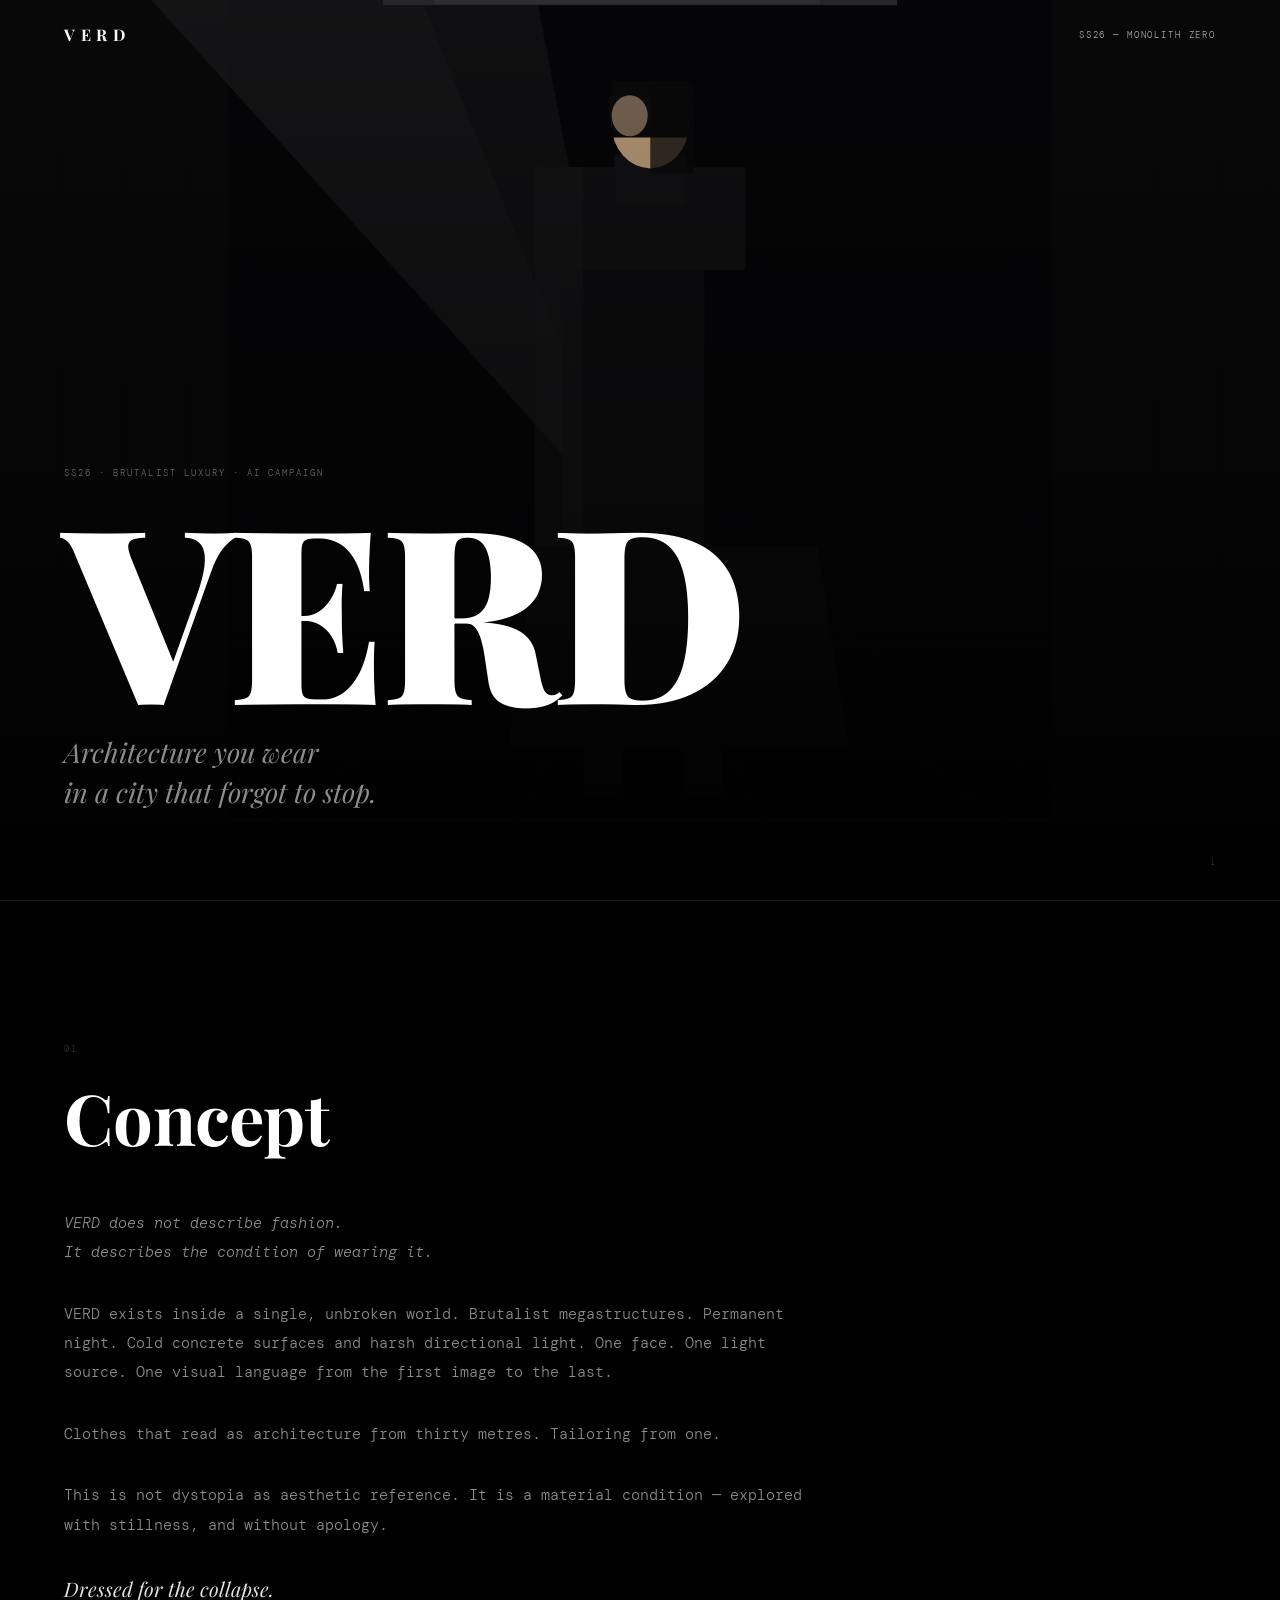
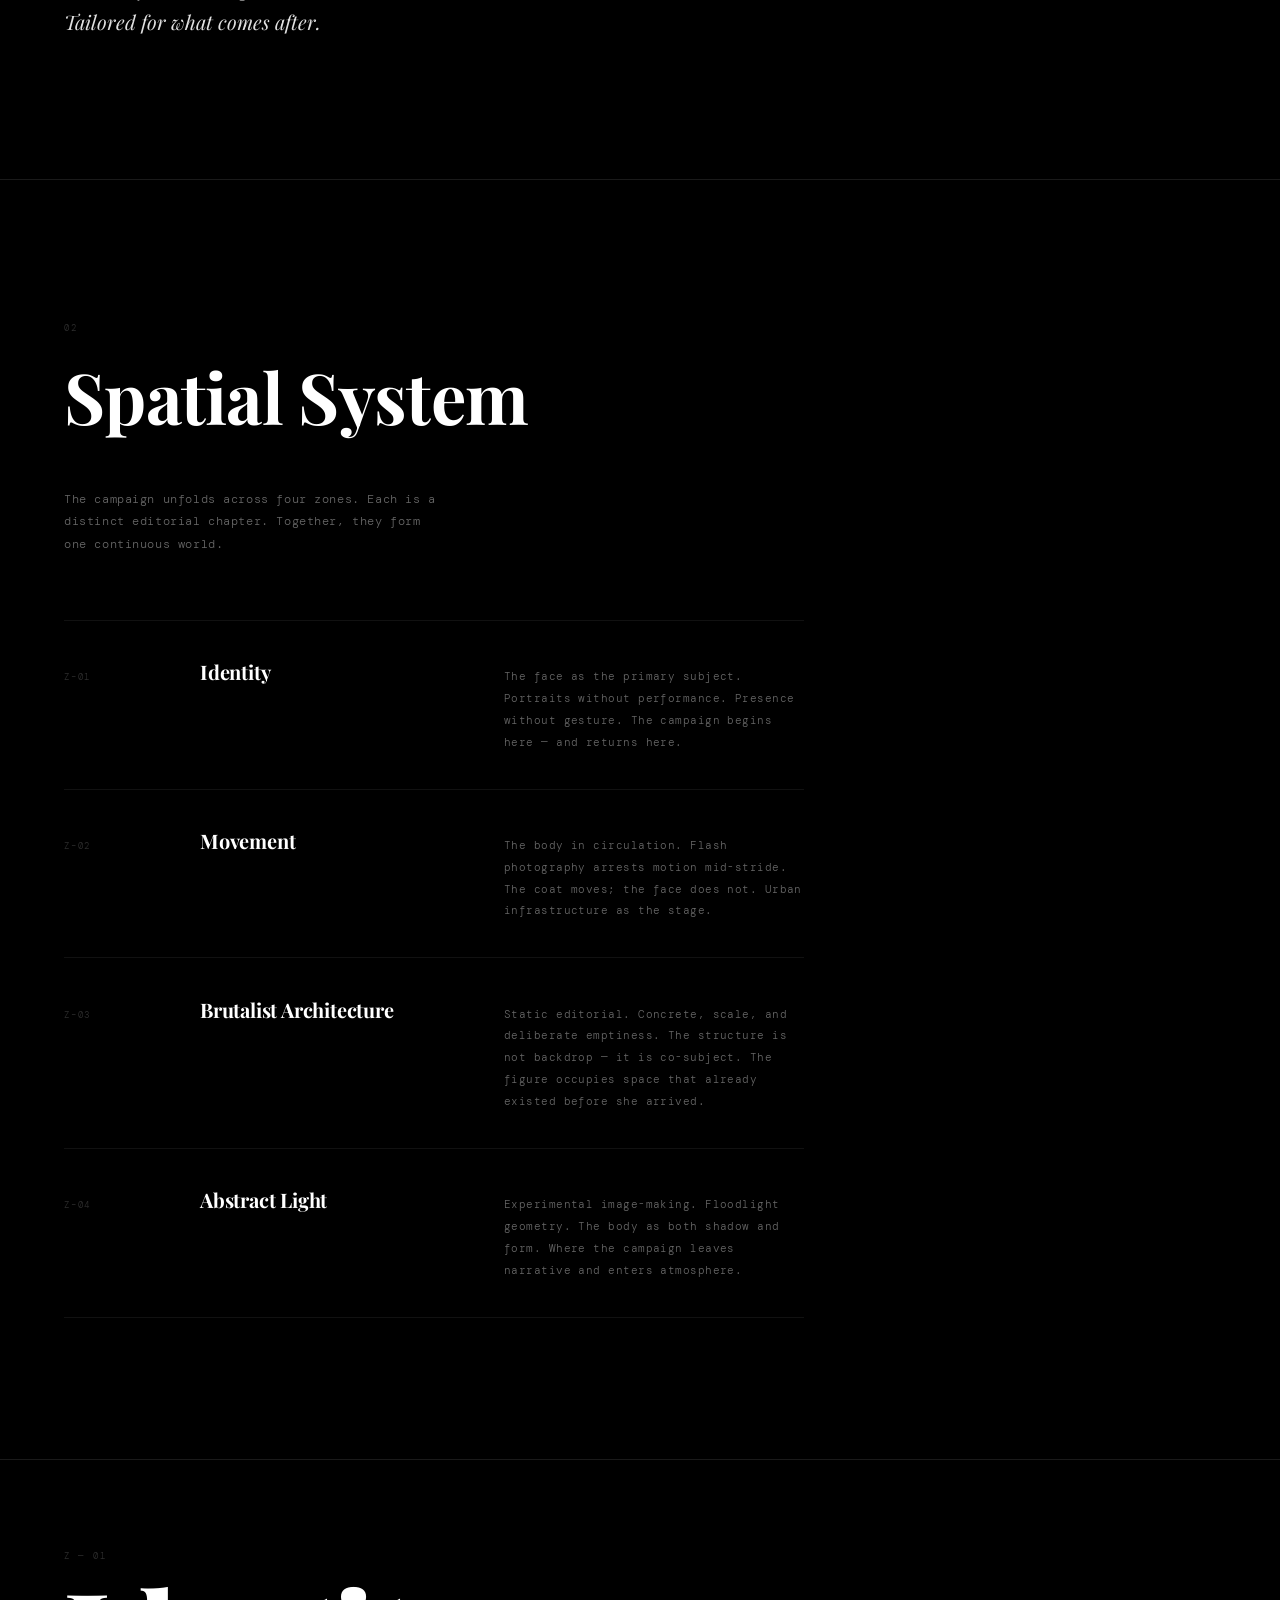
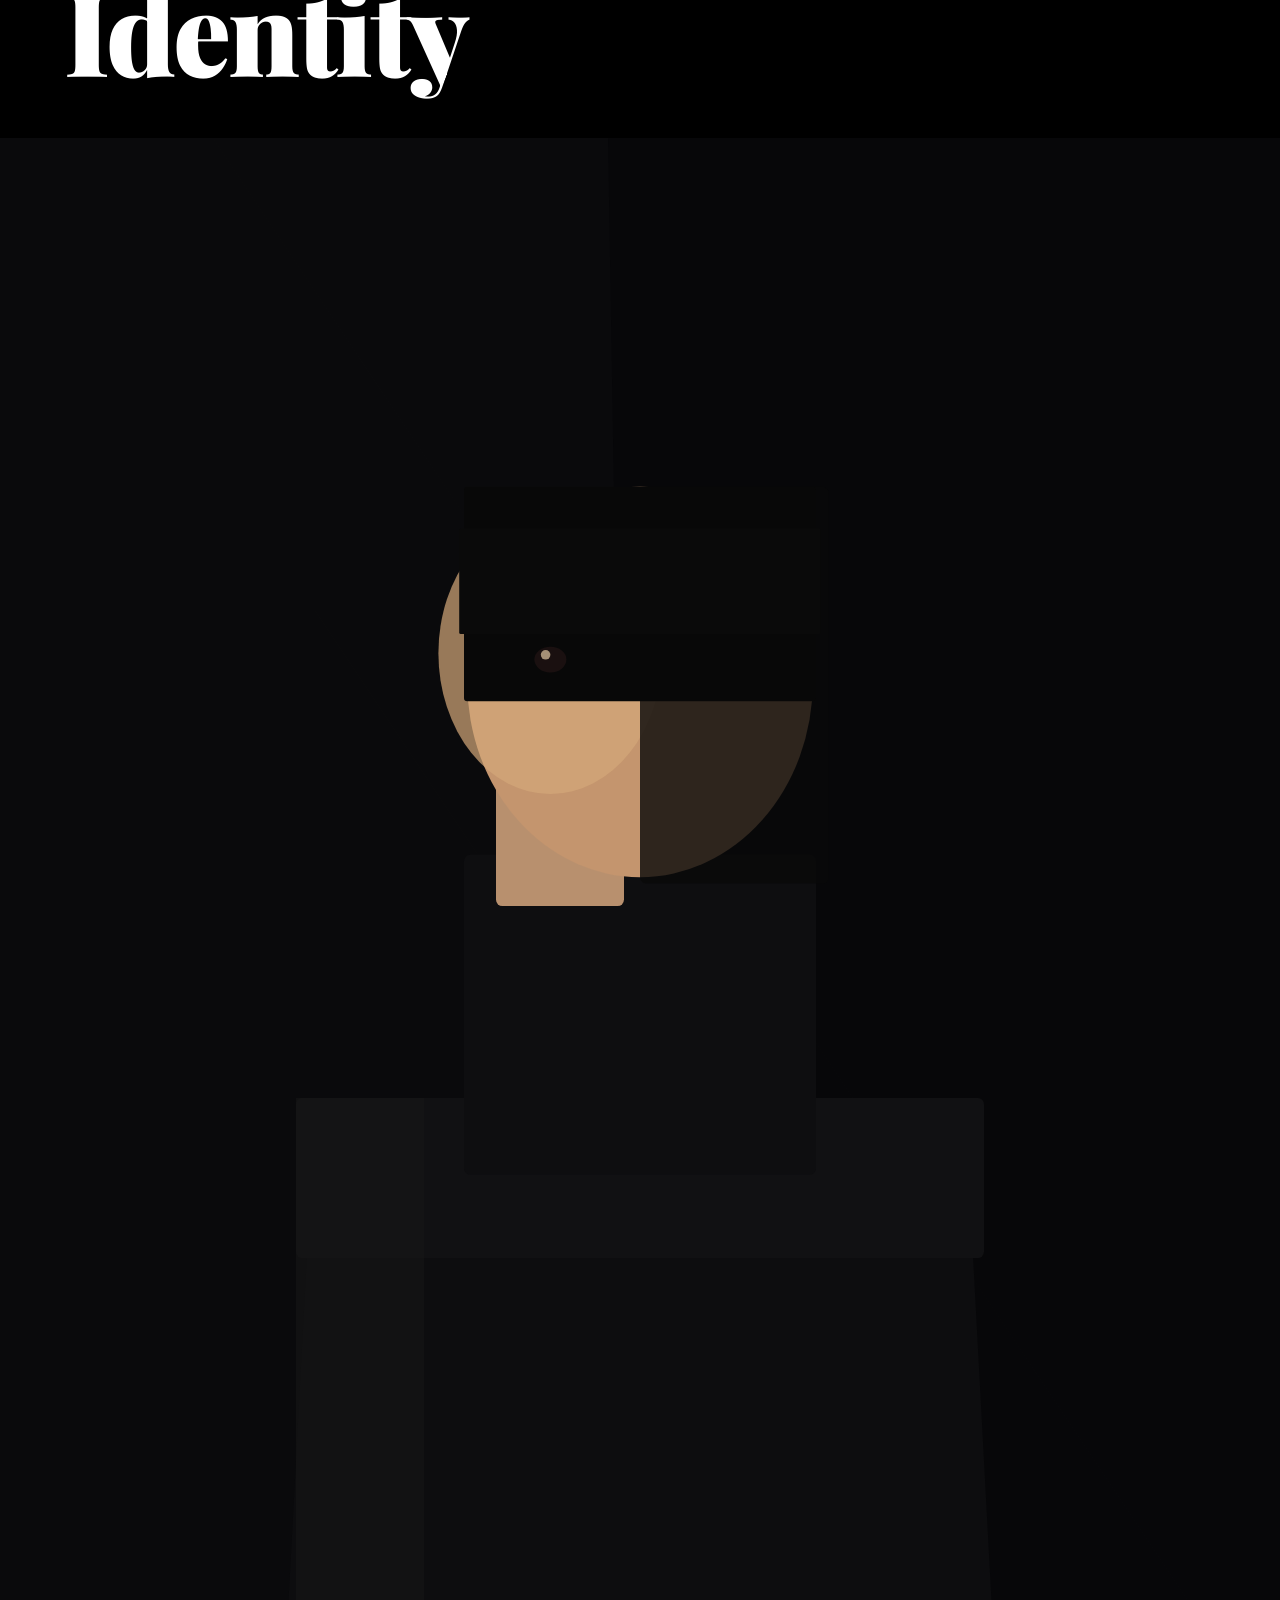
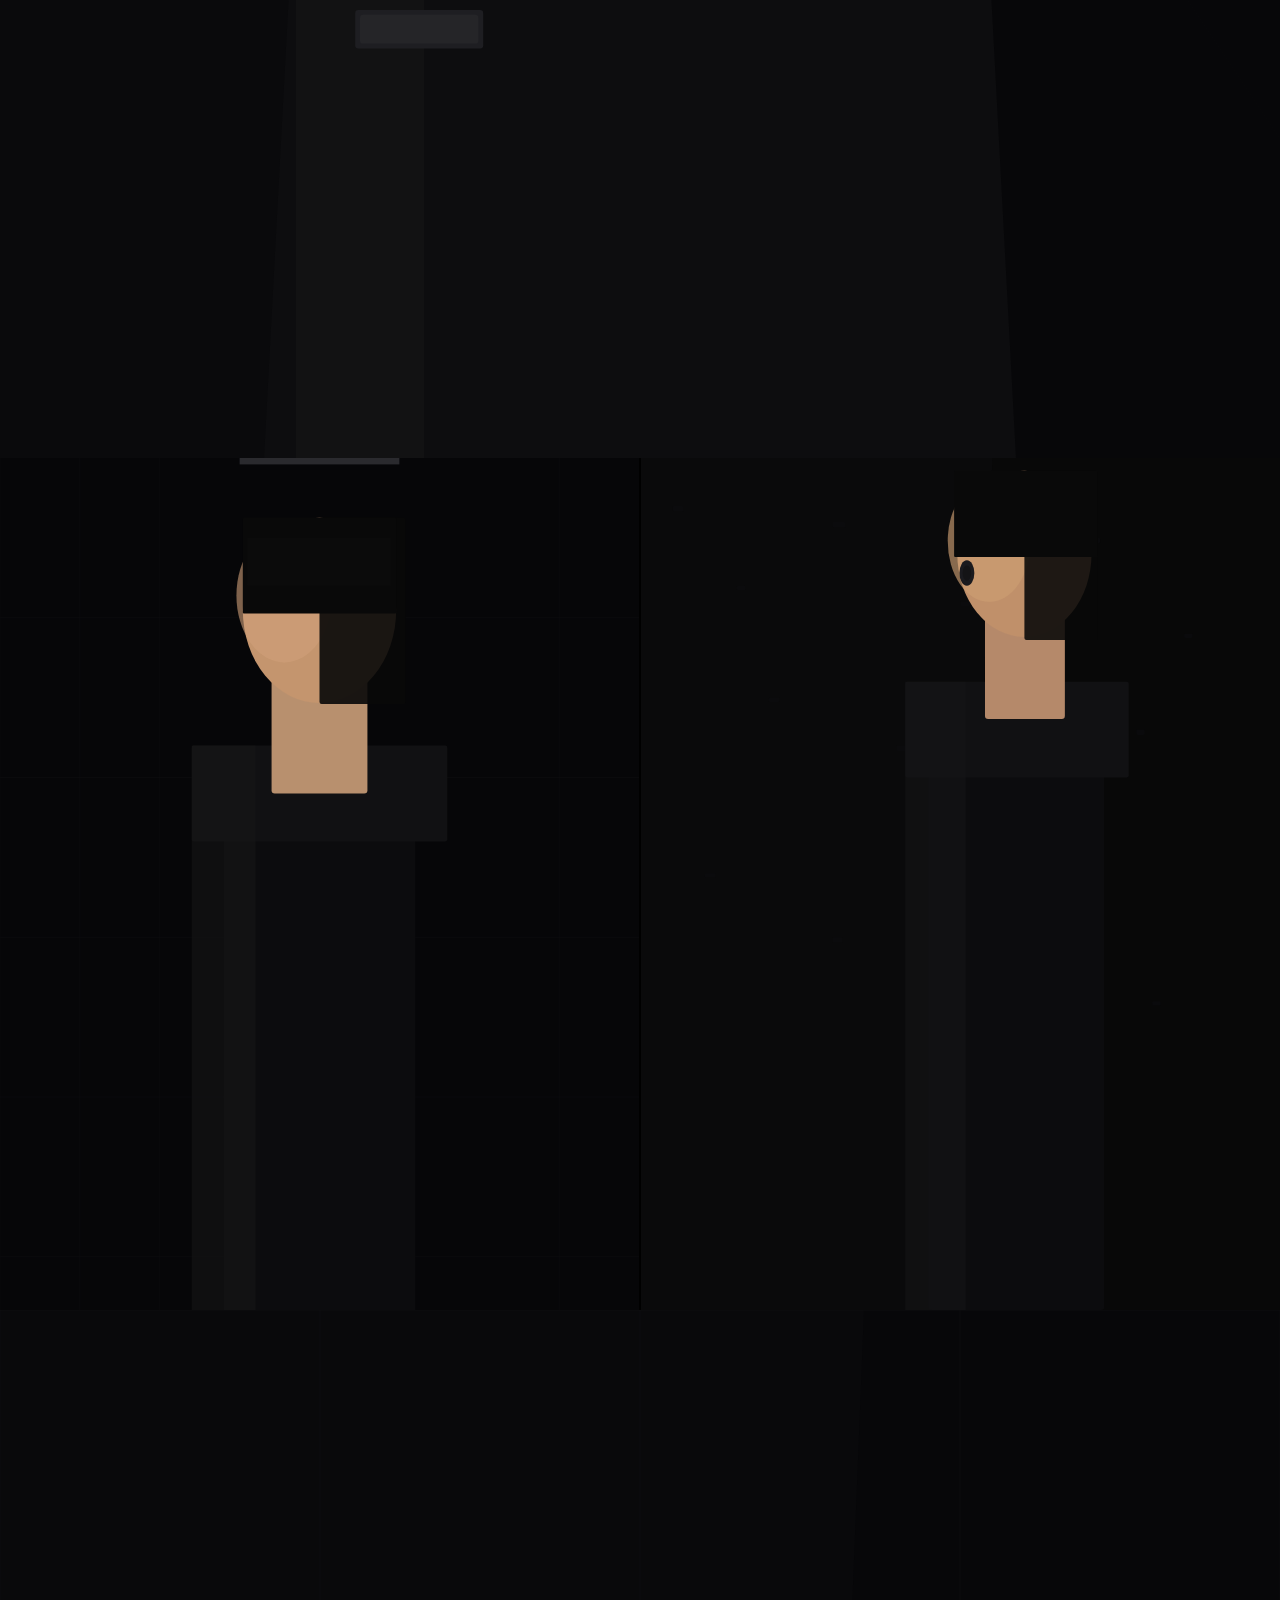
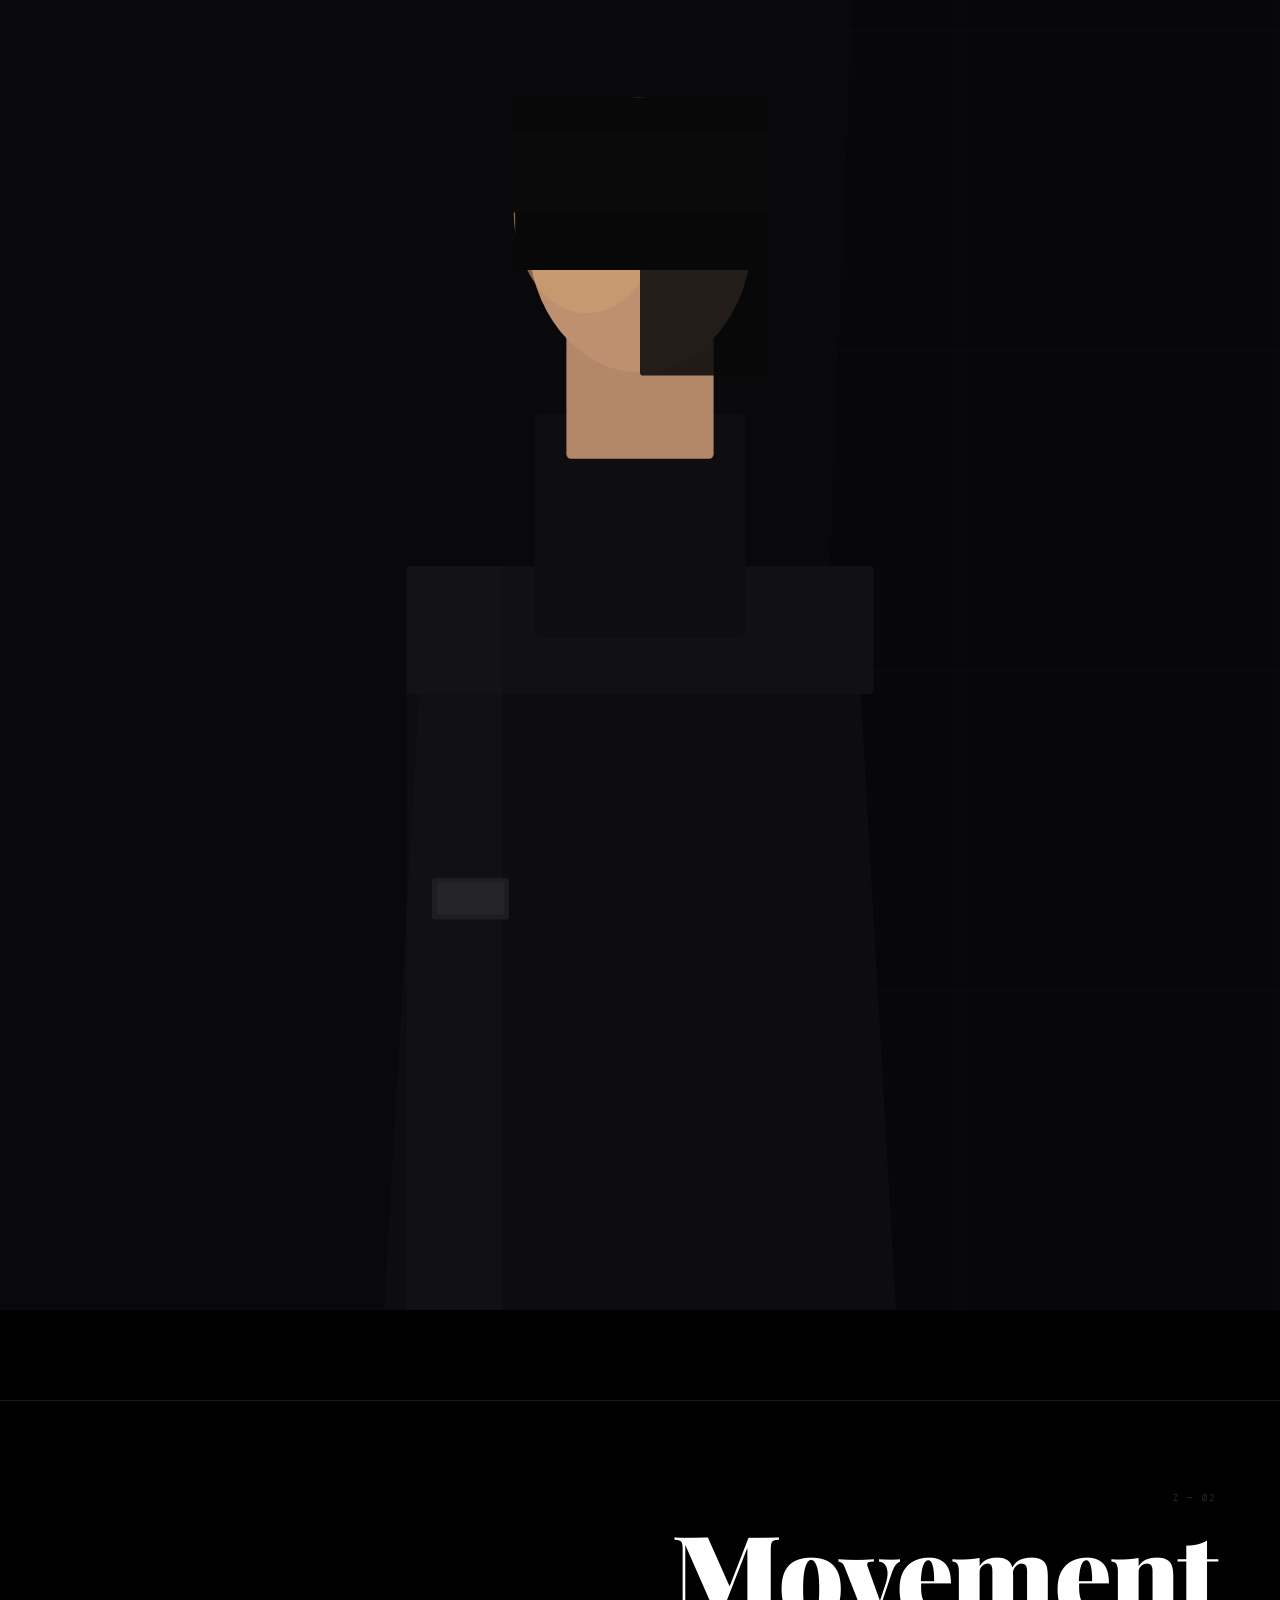
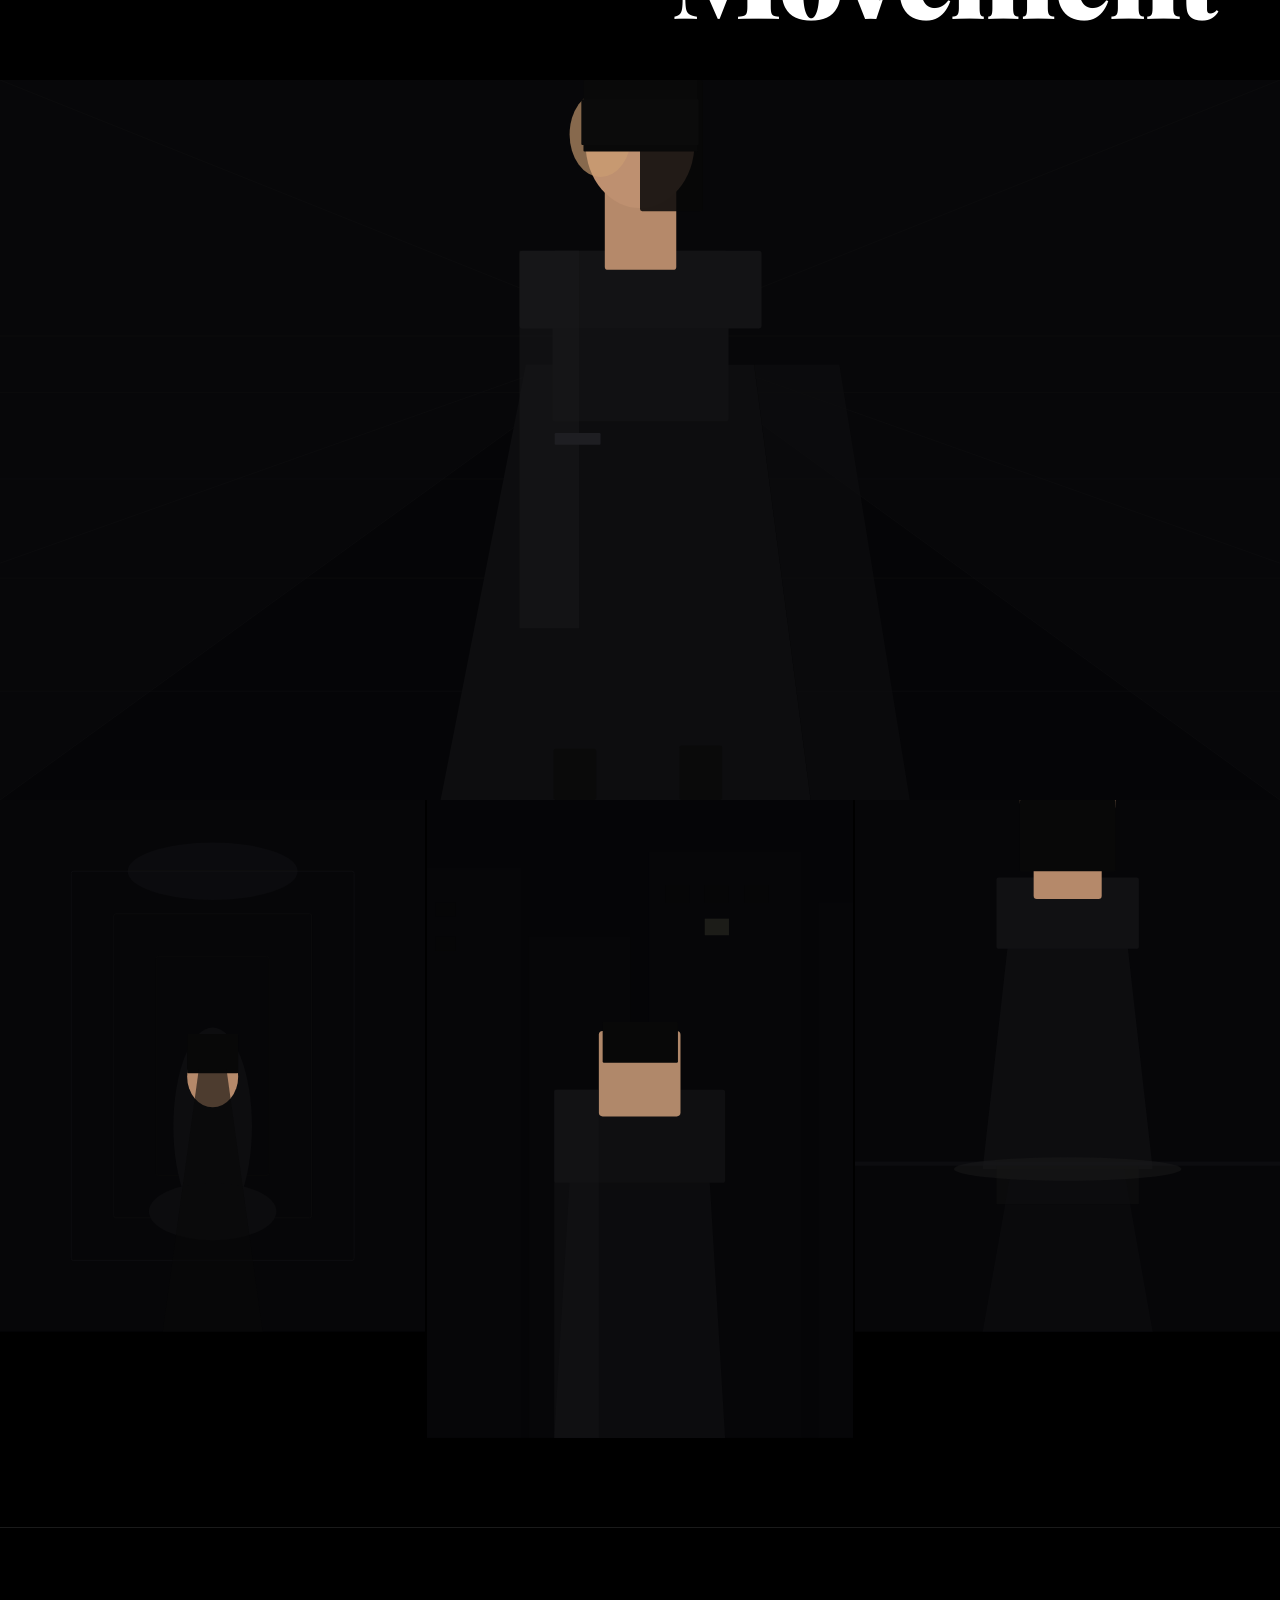
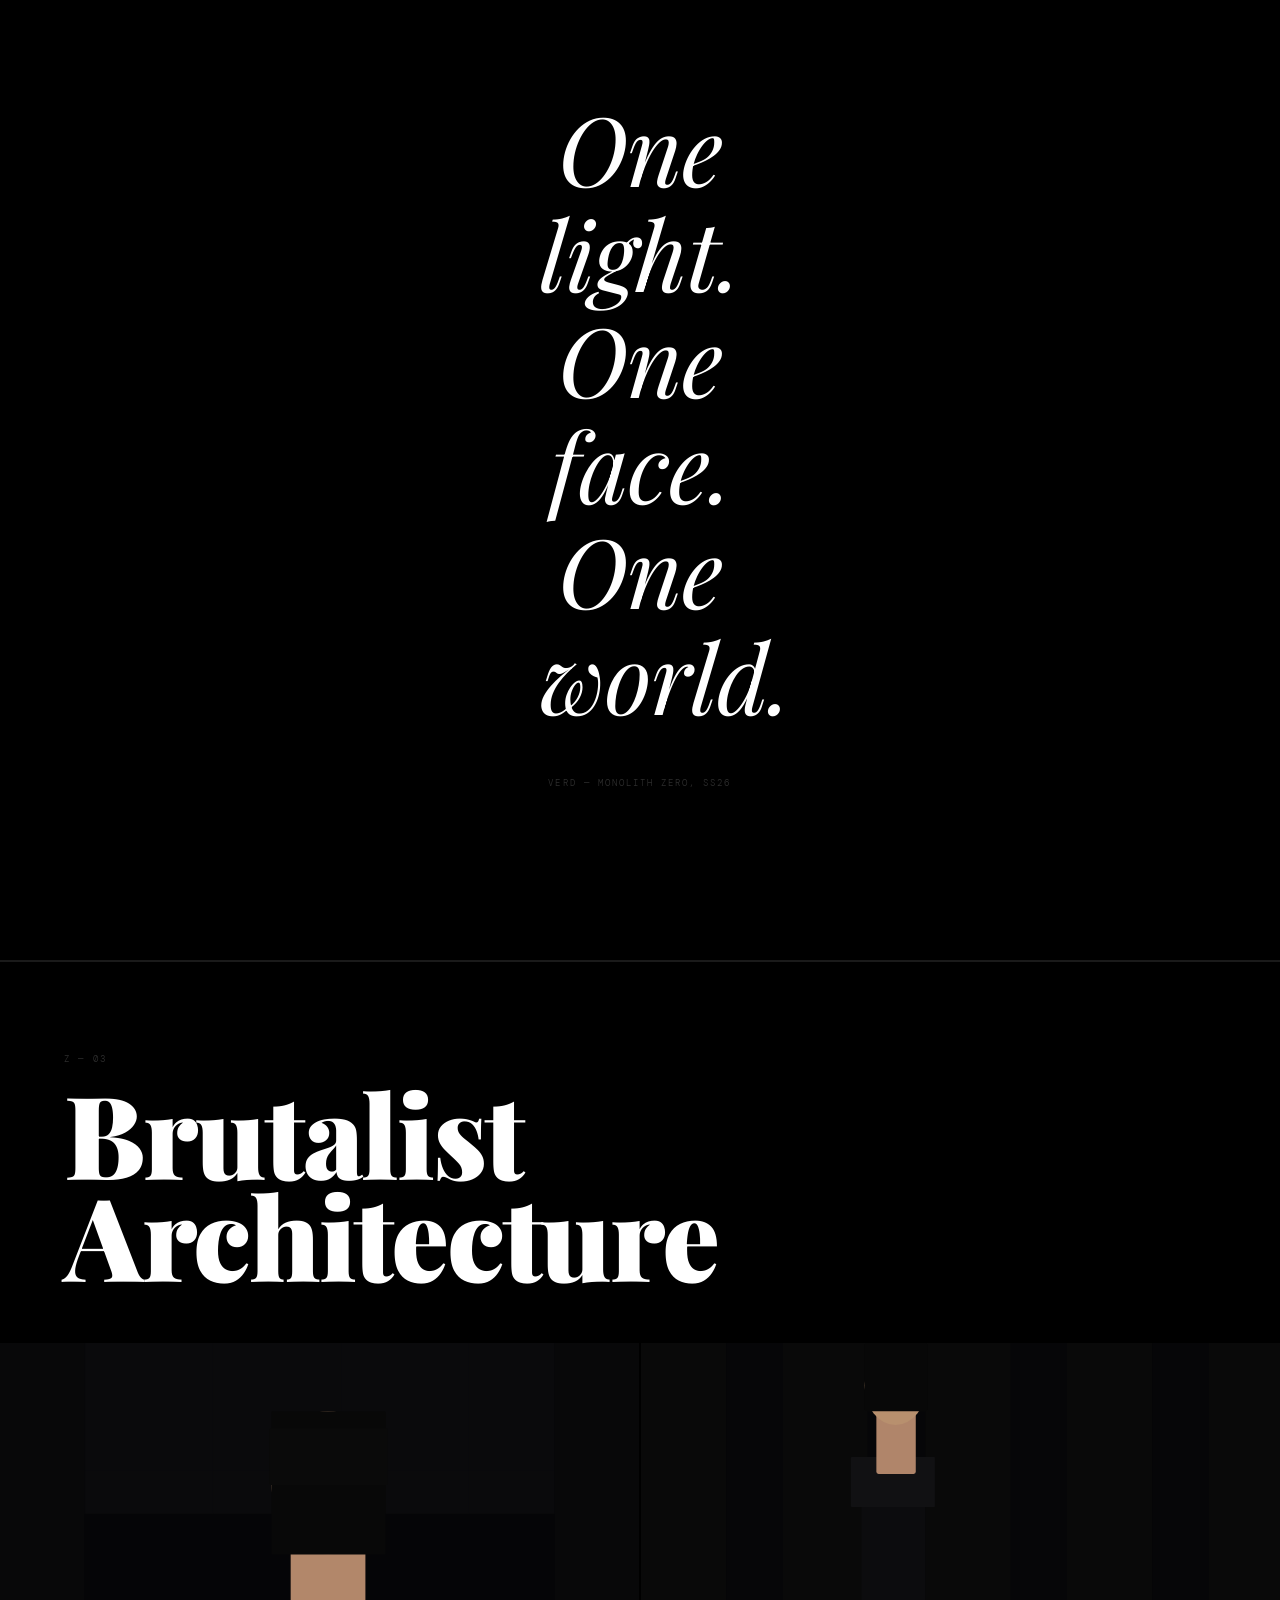
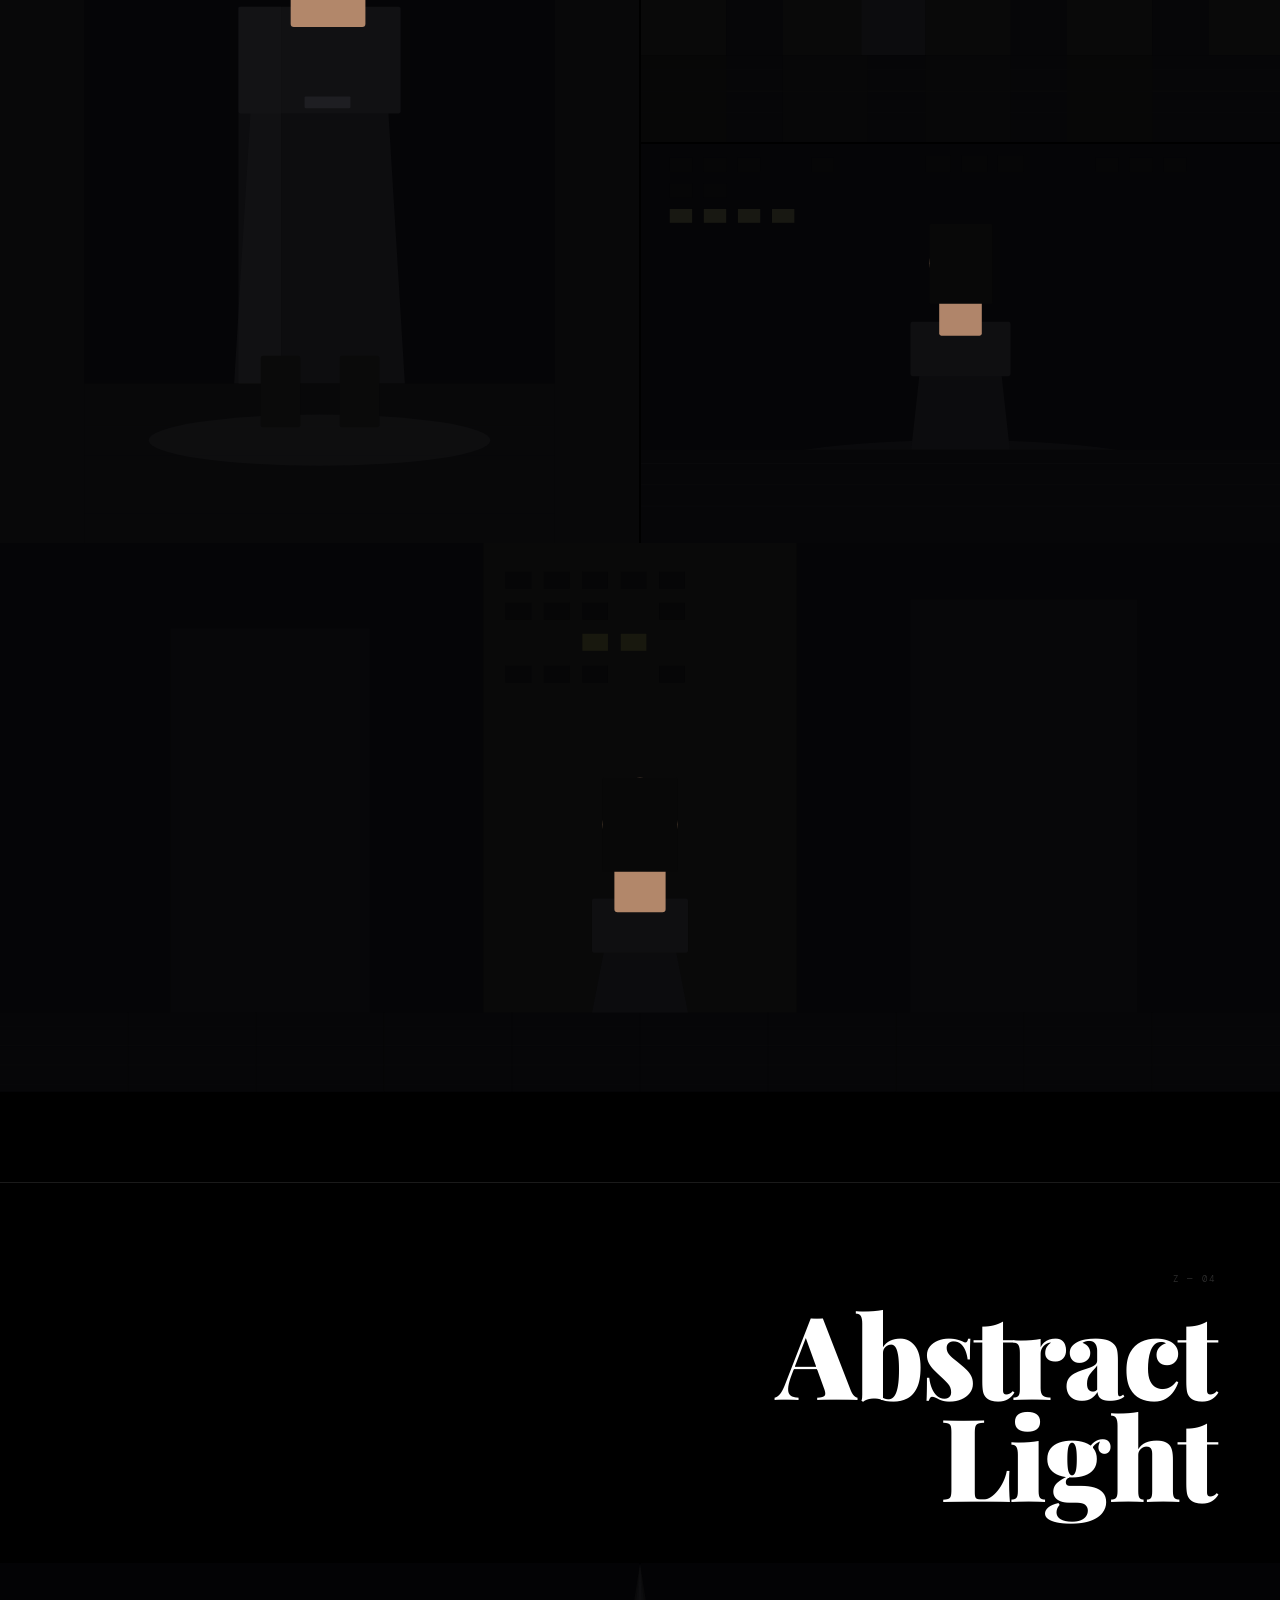
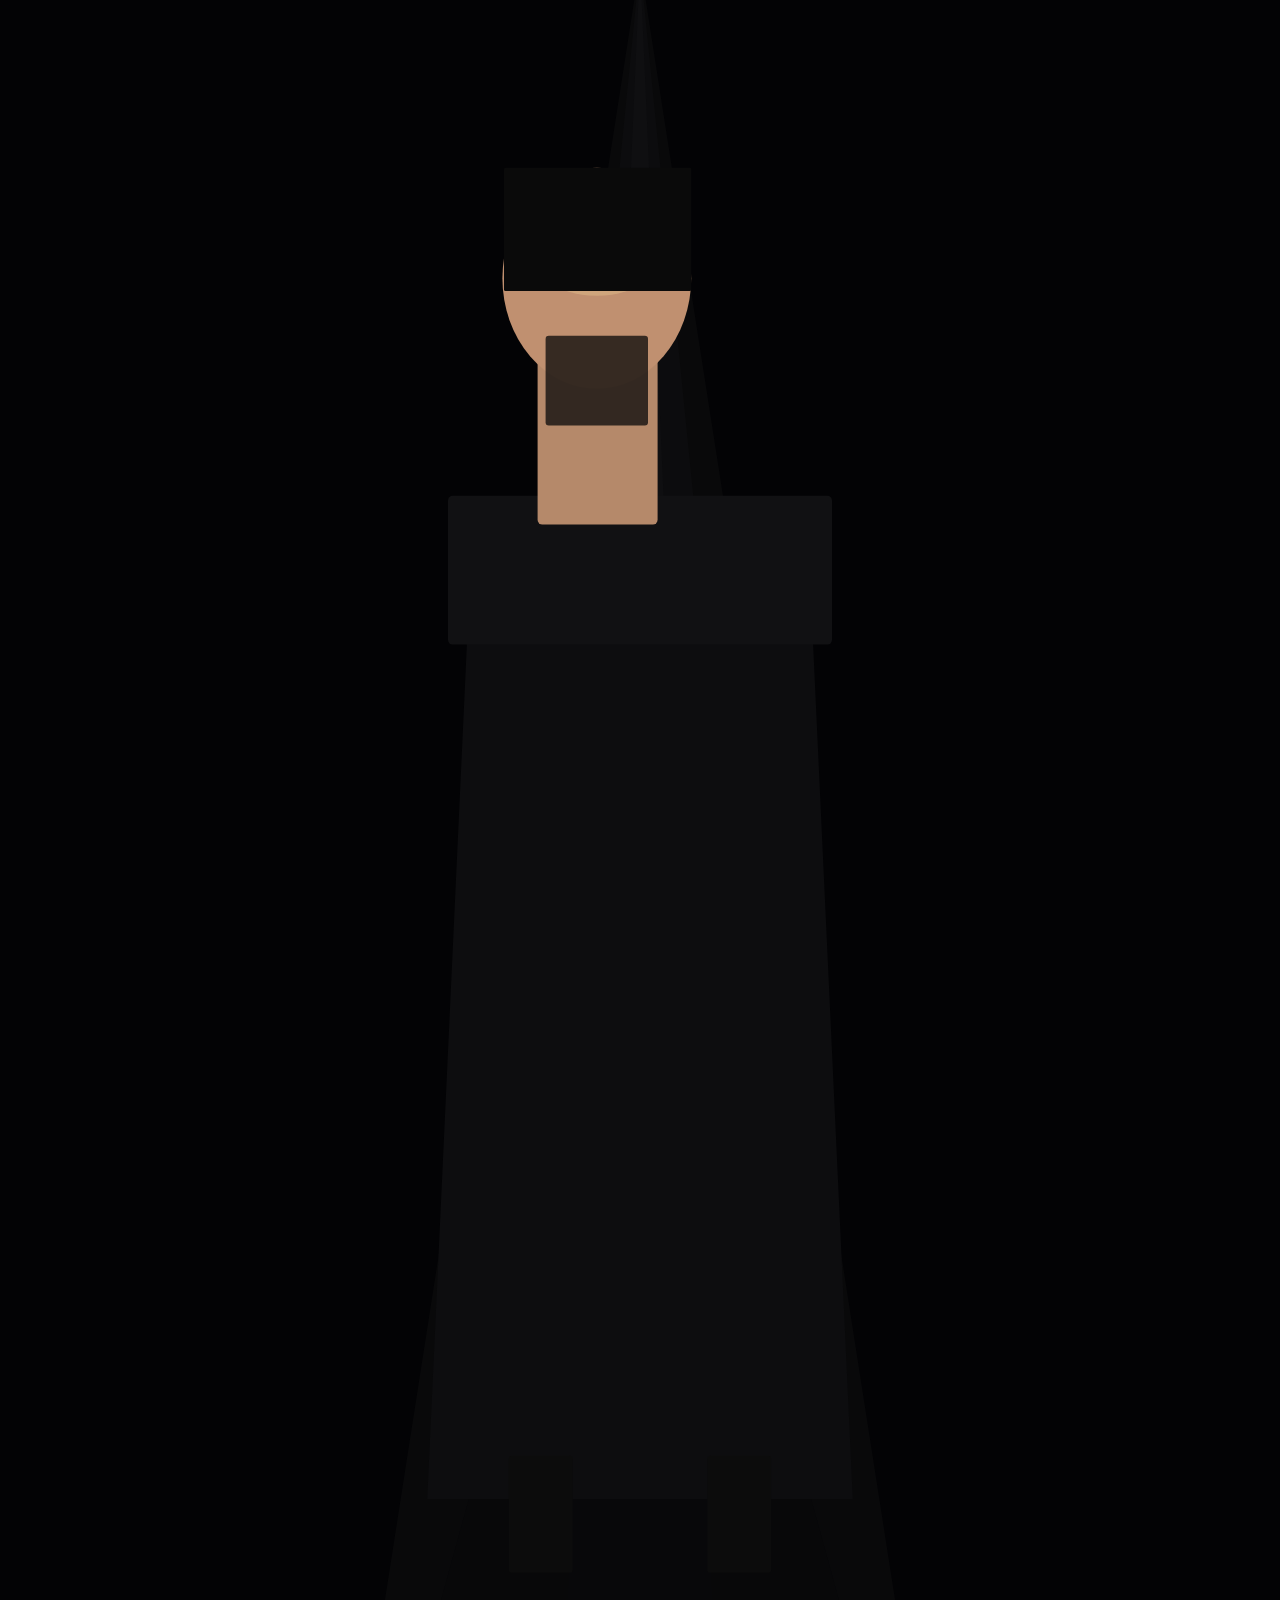
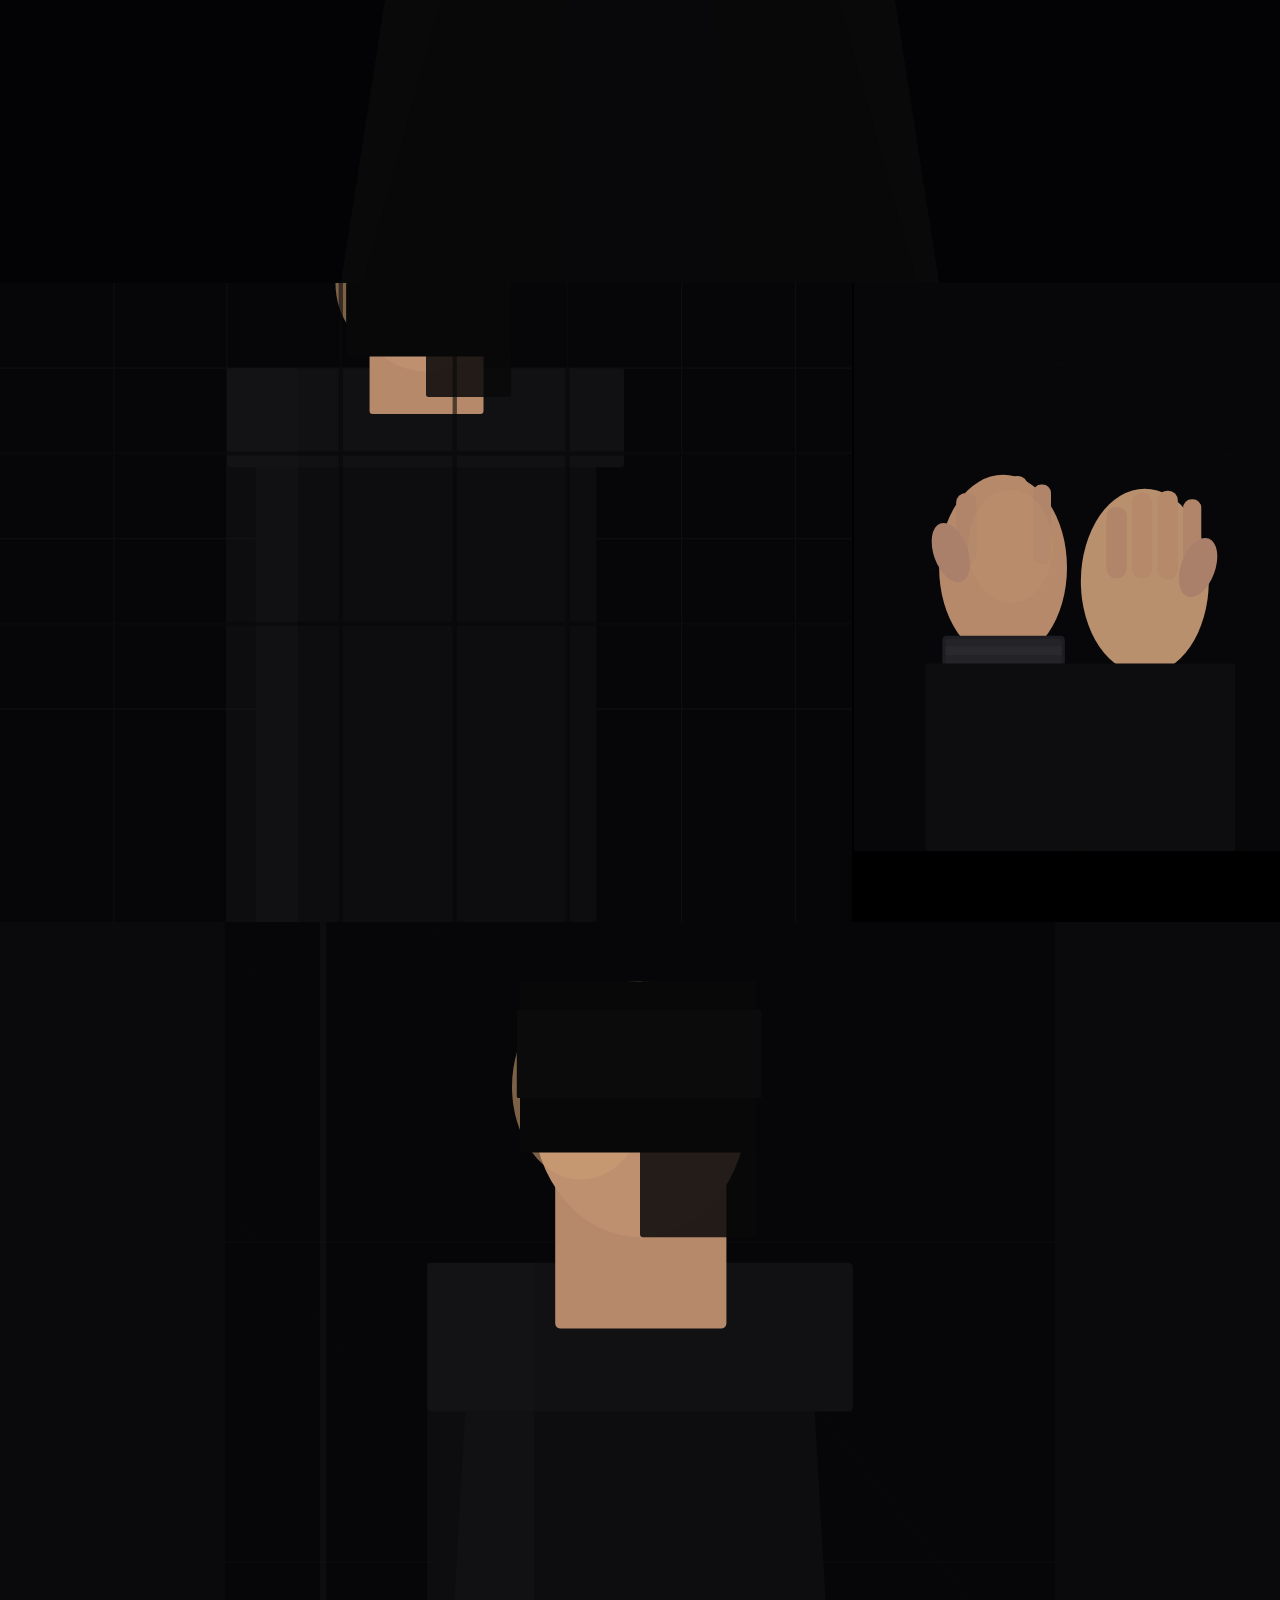
==== index.html @ 556336cc "Rename index (1).html to index.html" ====
<!DOCTYPE html>
<html lang="en">
<head>
  <meta charset="UTF-8" />
  <meta name="viewport" content="width=device-width, initial-scale=1.0" />
  <title>VERD — Monolith Zero SS26</title>
  <meta name="description" content="VERD. Monolith Zero. SS26. Brutalist luxury. A single world, unbroken." />
  <link rel="preconnect" href="https://fonts.googleapis.com" />
  <link rel="preconnect" href="https://fonts.gstatic.com" crossorigin />
  <link href="https://fonts.googleapis.com/css2?family=Playfair+Display:ital,wght@0,700;0,900;1,400&family=DM+Mono:wght@300;400&display=swap" rel="stylesheet" />
  <link rel="stylesheet" href="style.css" />
</head>
<body>

<nav class="nav">
  <span class="nav-brand">VERD</span>
  <span class="nav-season">SS26 &mdash; MONOLITH ZERO</span>
</nav>

<!-- ═══ HERO ═══ -->
<section class="hero" id="hero">
  <div class="hero-scene">
    <svg viewBox="0 0 1200 700" preserveAspectRatio="xMidYMid slice" xmlns="http://www.w3.org/2000/svg">
      <rect width="1200" height="700" fill="#060608"/>
      <g stroke="#0f0f11" stroke-width="0.5">
        <line x1="0" y1="500" x2="1200" y2="500"/><line x1="0" y1="560" x2="1200" y2="560"/>
        <line x1="0" y1="620" x2="1200" y2="620"/><line x1="0" y1="680" x2="1200" y2="680"/>
        <line x1="600" y1="420" x2="0" y2="700" stroke="#111113" stroke-width="0.4"/>
        <line x1="600" y1="420" x2="240" y2="700" stroke="#111113" stroke-width="0.4"/>
        <line x1="600" y1="420" x2="480" y2="700" stroke="#111113" stroke-width="0.4"/>
        <line x1="600" y1="420" x2="720" y2="700" stroke="#111113" stroke-width="0.4"/>
        <line x1="600" y1="420" x2="960" y2="700" stroke="#111113" stroke-width="0.4"/>
        <line x1="600" y1="420" x2="1200" y2="700" stroke="#111113" stroke-width="0.4"/>
      </g>
      <rect x="0" y="0" width="280" height="700" fill="#090909"/>
      <rect x="920" y="0" width="280" height="700" fill="#090909"/>
      <g stroke="#0d0d0f" stroke-width="0.3">
        <line x1="50" y1="0" x2="50" y2="700"/><line x1="100" y1="0" x2="100" y2="700"/>
        <line x1="150" y1="0" x2="150" y2="700"/><line x1="200" y1="0" x2="200" y2="700"/>
        <line x1="250" y1="0" x2="250" y2="700"/>
        <line x1="950" y1="0" x2="950" y2="700"/><line x1="1000" y1="0" x2="1000" y2="700"/>
        <line x1="1050" y1="0" x2="1050" y2="700"/><line x1="1100" y1="0" x2="1100" y2="700"/>
        <line x1="1150" y1="0" x2="1150" y2="700"/>
      </g>
      <polygon points="220,0 520,0 600,420" fill="#1a1a1c" opacity="0.6"/>
      <polygon points="220,0 430,0 600,420" fill="#1e1e20" opacity="0.35"/>
      <rect x="540" y="130" width="110" height="295" rx="2" fill="#0e0e10"/>
      <polygon points="518,425 738,425 762,580 498,580" fill="#0d0d0f"/>
      <rect x="518" y="130" width="164" height="80" rx="3" fill="#111113"/>
      <rect x="580" y="120" width="56" height="40" rx="2" fill="#131315"/>
      <ellipse cx="608" cy="97" rx="30" ry="34" fill="#c8a882"/>
      <rect x="578" y="63" width="60" height="44" rx="1" fill="#0a0a0a"/>
      <rect x="576" y="75" width="64" height="20" rx="1" fill="#0d0d0d"/>
      <ellipse cx="592" cy="90" rx="14" ry="16" fill="#d4b090" opacity="0.6"/>
      <rect x="608" y="65" width="34" height="70" rx="2" fill="#090909" opacity="0.75"/>
      <rect x="518" y="130" width="38" height="295" fill="#1a1a1c" opacity="0.5"/>
      <rect x="556" y="558" width="30" height="62" rx="2" fill="#0c0c0c"/>
      <rect x="634" y="558" width="30" height="62" rx="2" fill="#0c0c0c"/>
      <rect x="400" y="0" width="400" height="4" fill="#2a2a2e"/>
      <rect x="440" y="0" width="300" height="3" fill="#383840" opacity="0.6"/>
      <line x1="0" y1="638" x2="1200" y2="638" stroke="#0f0f11" stroke-width="2"/>
    </svg>
  </div>
  <div class="hero-overlay"></div>
  <div class="hero-content">
    <p class="eyebrow">SS26 &middot; Brutalist Luxury &middot; AI Campaign</p>
    <h1 class="hero-title">VERD</h1>
    <p class="hero-line">Architecture you wear<br>in a city that forgot to stop.</p>
  </div>
  <span class="scroll-hint" aria-hidden="true">&#8595;</span>
</section>

<!-- ═══ CONCEPT ═══ -->
<section class="section concept" id="concept">
  <div class="section-inner">
    <p class="index-label">01</p>
    <h2 class="section-title">Concept</h2>
    <div class="concept-body">
      <p class="concept-lead">VERD does not describe fashion.<br>It describes the condition of wearing it.</p>
      <p>VERD exists inside a single, unbroken world. Brutalist megastructures. Permanent night. Cold concrete surfaces and harsh directional light. One face. One light source. One visual language from the first image to the last.</p>
      <p>Clothes that read as architecture from thirty metres. Tailoring from one.</p>
      <p>This is not dystopia as aesthetic reference. It is a material condition &mdash; explored with stillness, and without apology.</p>
      <p class="concept-close">Dressed for the collapse.<br>Tailored for what comes after.</p>
    </div>
  </div>
</section>

<!-- ═══ SPATIAL SYSTEM ═══ -->
<section class="section spatial" id="spatial">
  <div class="section-inner">
    <p class="index-label">02</p>
    <h2 class="section-title">Spatial System</h2>
    <p class="spatial-intro">The campaign unfolds across four zones. Each is a distinct editorial chapter. Together, they form one continuous world.</p>
    <ul class="zone-list">
      <li class="zone-row">
        <span class="zone-id">Z&ndash;01</span>
        <span class="zone-name">Identity</span>
        <span class="zone-text">The face as the primary subject. Portraits without performance. Presence without gesture. The campaign begins here &mdash; and returns here.</span>
      </li>
      <li class="zone-row">
        <span class="zone-id">Z&ndash;02</span>
        <span class="zone-name">Movement</span>
        <span class="zone-text">The body in circulation. Flash photography arrests motion mid-stride. The coat moves; the face does not. Urban infrastructure as the stage.</span>
      </li>
      <li class="zone-row">
        <span class="zone-id">Z&ndash;03</span>
        <span class="zone-name">Brutalist Architecture</span>
        <span class="zone-text">Static editorial. Concrete, scale, and deliberate emptiness. The structure is not backdrop &mdash; it is co-subject. The figure occupies space that already existed before she arrived.</span>
      </li>
      <li class="zone-row">
        <span class="zone-id">Z&ndash;04</span>
        <span class="zone-name">Abstract Light</span>
        <span class="zone-text">Experimental image-making. Floodlight geometry. The body as both shadow and form. Where the campaign leaves narrative and enters atmosphere.</span>
      </li>
    </ul>
  </div>
</section>

<!-- ═══ ZONE 01 — IDENTITY ═══ -->
<section class="zone-chapter" id="z01">
  <header class="zone-hd">
    <p class="zone-chapter-id">Z &mdash; 01</p>
    <h2 class="zone-chapter-title">Identity</h2>
  </header>

  <div class="img-full">
    <svg viewBox="0 0 800 1200" preserveAspectRatio="xMidYMid slice" xmlns="http://www.w3.org/2000/svg">
      <rect width="800" height="1200" fill="#070709"/>
      <g stroke="#0c0c0e" stroke-width="0.4" opacity="0.5">
        <line x1="0" y1="0" x2="800" y2="1200"/><line x1="133" y1="0" x2="933" y2="1200"/>
        <line x1="0" y1="300" x2="800" y2="300"/><line x1="0" y1="600" x2="800" y2="600"/>
        <line x1="0" y1="900" x2="800" y2="900"/>
      </g>
      <polygon points="0,0 380,0 400,1200 0,1200" fill="#0f0f11" opacity="0.5"/>
      <rect x="220" y="640" width="360" height="560" rx="4" fill="#0d0d0f"/>
      <polygon points="195,640 605,640 635,1200 165,1200" fill="#0d0d0f"/>
      <rect x="185" y="600" width="430" height="100" rx="4" fill="#111113"/>
      <rect x="185" y="600" width="80" height="600" fill="#181819" opacity="0.5"/>
      <rect x="290" y="448" width="220" height="200" rx="4" fill="#0e0e10"/>
      <rect x="310" y="390" width="80" height="90" rx="4" fill="#b8906e"/>
      <ellipse cx="400" cy="340" rx="108" ry="122" fill="#c4956e"/>
      <ellipse cx="344" cy="322" rx="70" ry="88" fill="#d4a87a" opacity="0.7"/>
      <rect x="400" y="218" width="118" height="248" rx="4" fill="#090909" opacity="0.8"/>
      <rect x="290" y="218" width="220" height="134" rx="2" fill="#080808"/>
      <rect x="287" y="244" width="226" height="66" rx="1" fill="#0a0a0a"/>
      <ellipse cx="344" cy="326" rx="10" ry="8" fill="#1a1010"/>
      <ellipse cx="341" cy="323" rx="3" ry="3" fill="#c8b090" opacity="0.8"/>
      <rect x="222" y="920" width="80" height="24" rx="2" fill="#1e1e22"/>
      <rect x="225" y="923" width="74" height="18" rx="2" fill="#252528"/>
    </svg>
  </div>

  <div class="grid-two">
    <div class="img-half">
      <svg viewBox="0 0 600 800" preserveAspectRatio="xMidYMid slice" xmlns="http://www.w3.org/2000/svg">
        <rect width="600" height="800" fill="#060608"/>
        <g stroke="#0e0e10" stroke-width="0.5">
          <line x1="0" y1="0" x2="0" y2="800"/><line x1="75" y1="0" x2="75" y2="800"/>
          <line x1="150" y1="0" x2="150" y2="800"/><line x1="525" y1="0" x2="525" y2="800"/>
          <line x1="0" y1="150" x2="600" y2="150"/><line x1="0" y1="300" x2="600" y2="300"/>
          <line x1="0" y1="450" x2="600" y2="450"/><line x1="0" y1="600" x2="600" y2="600"/>
          <line x1="0" y1="750" x2="600" y2="750"/>
        </g>
        <rect x="225" y="0" width="150" height="6" fill="#2a2a2e"/>
        <rect x="210" y="300" width="180" height="500" fill="#0c0c0e"/>
        <rect x="180" y="270" width="240" height="90" rx="2" fill="#111113"/>
        <rect x="180" y="270" width="60" height="530" fill="#181819" opacity="0.5"/>
        <rect x="255" y="195" width="90" height="120" rx="3" fill="#b8906e"/>
        <ellipse cx="300" cy="143" rx="72" ry="87" fill="#c4956e"/>
        <ellipse cx="267" cy="129" rx="45" ry="63" fill="#d0a07a" opacity="0.6"/>
        <rect x="300" y="56" width="81" height="175" rx="2" fill="#080808" opacity="0.9"/>
        <rect x="228" y="56" width="144" height="90" rx="1" fill="#090909"/>
        <rect x="232" y="75" width="135" height="45" rx="1" fill="#0b0b0b"/>
      </svg>
    </div>
    <div class="img-half">
      <svg viewBox="0 0 600 800" preserveAspectRatio="xMidYMid slice" xmlns="http://www.w3.org/2000/svg">
        <rect width="600" height="800" fill="#080808"/>
        <g fill="#0b0b0d" opacity="0.8">
          <rect x="30" y="45" width="10" height="5" rx="1"/><rect x="90" y="120" width="8" height="4" rx="1"/>
          <rect x="180" y="60" width="12" height="5" rx="1"/><rect x="300" y="135" width="9" height="4" rx="1"/>
          <rect x="420" y="75" width="11" height="5" rx="1"/><rect x="510" y="165" width="8" height="4" rx="1"/>
          <rect x="120" y="225" width="10" height="4" rx="1"/><rect x="240" y="270" width="9" height="5" rx="1"/>
          <rect x="360" y="210" width="11" height="4" rx="1"/><rect x="465" y="255" width="8" height="5" rx="1"/>
          <rect x="60" y="390" width="10" height="4" rx="1"/><rect x="180" y="450" width="9" height="5" rx="1"/>
          <rect x="360" y="420" width="10" height="4" rx="1"/><rect x="480" y="510" width="8" height="4" rx="1"/>
        </g>
        <polygon points="0,0 330,0 300,800 0,800" fill="#0e0e10" opacity="0.4"/>
        <rect x="270" y="240" width="165" height="560" rx="3" fill="#0c0c0e"/>
        <rect x="248" y="210" width="210" height="90" rx="2" fill="#111113"/>
        <rect x="248" y="210" width="57" height="590" fill="#181819" opacity="0.45"/>
        <rect x="323" y="132" width="75" height="113" rx="3" fill="#b5896a"/>
        <ellipse cx="360" cy="90" rx="63" ry="78" fill="#c0906a"/>
        <ellipse cx="327" cy="78" rx="39" ry="57" fill="#cc9e72" opacity="0.65"/>
        <rect x="360" y="12" width="69" height="159" rx="2" fill="#080808" opacity="0.88"/>
        <rect x="294" y="12" width="135" height="81" rx="1" fill="#090909"/>
        <ellipse cx="306" cy="108" rx="7" ry="12" fill="#1a1a1e"/>
        <ellipse cx="306" cy="108" rx="4" ry="7" fill="#141416"/>
      </svg>
    </div>
  </div>

  <div class="img-tall">
    <svg viewBox="0 0 800 1000" preserveAspectRatio="xMidYMid slice" xmlns="http://www.w3.org/2000/svg">
      <rect width="800" height="1000" fill="#070709"/>
      <g stroke="#0d0d0f" stroke-width="0.6">
        <line x1="0" y1="0" x2="800" y2="0"/><line x1="0" y1="200" x2="800" y2="200"/>
        <line x1="0" y1="400" x2="800" y2="400"/><line x1="0" y1="600" x2="800" y2="600"/>
        <line x1="0" y1="800" x2="800" y2="800"/><line x1="0" y1="1000" x2="800" y2="1000"/>
        <line x1="0" y1="0" x2="0" y2="1000"/><line x1="200" y1="0" x2="200" y2="1000"/>
        <line x1="400" y1="0" x2="400" y2="1000"/><line x1="600" y1="0" x2="600" y2="1000"/>
        <line x1="800" y1="0" x2="800" y2="1000"/>
      </g>
      <polygon points="0,0 540,0 500,1000 0,1000" fill="#0e0e10" opacity="0.4"/>
      <rect x="290" y="580" width="220" height="420" rx="3" fill="#0c0c0e"/>
      <polygon points="264,580 536,580 560,1000 240,1000" fill="#0d0d0f"/>
      <rect x="254" y="535" width="292" height="80" rx="3" fill="#111113"/>
      <rect x="254" y="535" width="60" height="465" fill="#181819" opacity="0.4"/>
      <rect x="334" y="440" width="132" height="140" rx="3" fill="#0e0e10"/>
      <rect x="354" y="378" width="92" height="90" rx="3" fill="#b2876a"/>
      <ellipse cx="400" cy="328" rx="70" ry="86" fill="#be9070"/>
      <ellipse cx="367" cy="313" rx="46" ry="64" fill="#cc9e72" opacity="0.62"/>
      <rect x="400" y="242" width="78" height="174" rx="2" fill="#090909" opacity="0.85"/>
      <rect x="322" y="242" width="156" height="108" rx="1" fill="#080808"/>
      <rect x="320" y="264" width="160" height="50" rx="1" fill="#0a0a0a"/>
      <rect x="270" y="730" width="48" height="26" rx="2" fill="#1e1e22"/>
      <rect x="273" y="733" width="42" height="20" rx="2" fill="#252528"/>
    </svg>
  </div>
</section>

<!-- ═══ ZONE 02 — MOVEMENT ═══ -->
<section class="zone-chapter zone-chapter--flip" id="z02">
  <header class="zone-hd zone-hd--right">
    <p class="zone-chapter-id">Z &mdash; 02</p>
    <h2 class="zone-chapter-title">Movement</h2>
  </header>

  <div class="img-wide">
    <svg viewBox="0 0 1200 675" preserveAspectRatio="xMidYMid slice" xmlns="http://www.w3.org/2000/svg">
      <rect width="1200" height="675" fill="#050507"/>
      <polygon points="600,240 0,675 0,0 600,0" fill="#070709"/>
      <polygon points="600,240 1200,675 1200,0 600,0" fill="#070709"/>
      <g stroke="#0d0d0f" stroke-width="0.6">
        <line x1="600" y1="240" x2="0" y2="0"/><line x1="600" y1="240" x2="0" y2="240"/>
        <line x1="600" y1="240" x2="0" y2="453"/><line x1="600" y1="240" x2="0" y2="675"/>
        <line x1="600" y1="240" x2="1200" y2="0"/><line x1="600" y1="240" x2="1200" y2="240"/>
        <line x1="600" y1="240" x2="1200" y2="453"/><line x1="600" y1="240" x2="1200" y2="675"/>
        <line x1="0" y1="293" x2="1200" y2="293"/><line x1="0" y1="374" x2="1200" y2="374"/>
        <line x1="0" y1="467" x2="1200" y2="467"/><line x1="0" y1="573" x2="1200" y2="573"/>
      </g>
      <polygon points="493,267 707,267 760,675 413,675" fill="#0d0d0f"/>
      <polygon points="707,267 787,267 853,675 760,675" fill="#0e0e10" opacity="0.6"/>
      <rect x="518" y="160" width="165" height="160" rx="3" fill="#111113"/>
      <rect x="487" y="160" width="227" height="73" rx="3" fill="#131315"/>
      <rect x="487" y="160" width="56" height="354" fill="#1a1a1c" opacity="0.5"/>
      <rect x="567" y="91" width="67" height="87" rx="3" fill="#b5896a"/>
      <ellipse cx="600" cy="60" rx="51" ry="60" fill="#be9070"/>
      <ellipse cx="563" cy="51" rx="29" ry="40" fill="#cc9e72" opacity="0.65"/>
      <rect x="600" y="0" width="59" height="123" rx="2" fill="#080808" opacity="0.85"/>
      <rect x="547" y="0" width="107" height="67" rx="1" fill="#090909"/>
      <rect x="545" y="18" width="110" height="43" rx="1" fill="#0b0b0b"/>
      <rect x="520" y="331" width="43" height="11" rx="1" fill="#1e1e22"/>
      <rect x="519" y="627" width="40" height="48" rx="2" fill="#0a0a0a"/>
      <rect x="637" y="624" width="40" height="51" rx="2" fill="#0a0a0a"/>
    </svg>
  </div>

  <div class="grid-three">
    <div class="img-third">
      <svg viewBox="0 0 400 500" preserveAspectRatio="xMidYMid slice" xmlns="http://www.w3.org/2000/svg">
        <rect width="400" height="500" fill="#060608"/>
        <g stroke="#0f0f11" stroke-width="0.8" fill="none">
          <rect x="67" y="67" width="266" height="366" rx="2"/>
          <rect x="107" y="107" width="186" height="286" rx="2" stroke="#0c0c0e"/>
          <rect x="147" y="147" width="106" height="206" rx="2" stroke="#0a0a0a"/>
        </g>
        <ellipse cx="200" cy="307" rx="37" ry="93" fill="#0d0d0f"/>
        <ellipse cx="200" cy="260" rx="24" ry="29" fill="#b5896a"/>
        <rect x="176" y="220" width="48" height="37" rx="1" fill="#080808"/>
        <ellipse cx="200" cy="387" rx="60" ry="27" fill="#0c0c0e"/>
        <polygon points="187,253 213,253 247,500 153,500" fill="#090909" opacity="0.6"/>
        <ellipse cx="200" cy="67" rx="80" ry="27" fill="#1a1a1c" opacity="0.3"/>
      </svg>
    </div>
    <div class="img-third img-third--tall">
      <svg viewBox="0 0 400 500" preserveAspectRatio="xMidYMid slice" xmlns="http://www.w3.org/2000/svg">
        <rect width="400" height="500" fill="#050507"/>
        <rect x="0" y="53" width="107" height="447" fill="#060608"/>
        <rect x="113" y="107" width="80" height="393" fill="#060608"/>
        <rect x="207" y="40" width="120" height="460" fill="#060608"/>
        <rect x="340" y="80" width="60" height="420" fill="#060608"/>
        <g fill="#060607">
          <rect x="13" y="80" width="16" height="11"/><rect x="40" y="80" width="16" height="11"/>
          <rect x="13" y="107" width="16" height="11"/><rect x="40" y="107" width="16" height="11"/>
          <rect x="220" y="67" width="19" height="13"/><rect x="251" y="67" width="19" height="13"/>
          <rect x="282" y="67" width="19" height="13"/>
        </g>
        <rect x="251" y="93" width="19" height="13" fill="#1c1c18"/>
        <polygon points="147,267 253,267 267,500 133,500" fill="#0c0c0e"/>
        <rect x="133" y="227" width="134" height="73" rx="2" fill="#0f0f11"/>
        <rect x="168" y="181" width="64" height="67" rx="3" fill="#b0886a"/>
        <rect x="171" y="174" width="59" height="32" rx="1" fill="#080808"/>
        <rect x="133" y="227" width="35" height="273" fill="#181819" opacity="0.4"/>
      </svg>
    </div>
    <div class="img-third">
      <svg viewBox="0 0 400 500" preserveAspectRatio="xMidYMid slice" xmlns="http://www.w3.org/2000/svg">
        <rect width="400" height="500" fill="#060608"/>
        <polygon points="147,107 253,107 280,347 120,347" fill="#0d0d0f"/>
        <rect x="133" y="73" width="134" height="67" rx="2" fill="#111113"/>
        <rect x="168" y="13" width="64" height="80" rx="3" fill="#b5896a"/>
        <ellipse cx="200" cy="0" rx="45" ry="56" fill="#be9070"/>
        <rect x="155" y="0" width="90" height="67" rx="1" fill="#080808"/>
        <polygon points="147,347 253,347 280,500 120,500" fill="#0b0b0d" opacity="0.85"/>
        <rect x="133" y="340" width="134" height="40" fill="#0d0d0f" opacity="0.7"/>
        <rect x="0" y="340" width="400" height="4" fill="#121214" opacity="0.6"/>
        <ellipse cx="200" cy="347" rx="107" ry="11" fill="#1e1e20" opacity="0.4"/>
      </svg>
    </div>
  </div>
</section>

<!-- PULL QUOTE -->
<section class="pull-quote">
  <blockquote>
    <p class="quote-text">One light.<br>One face.<br>One world.</p>
    <cite class="quote-credit">VERD &mdash; Monolith Zero, SS26</cite>
  </blockquote>
</section>

<!-- ═══ ZONE 03 — BRUTALIST ARCHITECTURE ═══ -->
<section class="zone-chapter" id="z03">
  <header class="zone-hd">
    <p class="zone-chapter-id">Z &mdash; 03</p>
    <h2 class="zone-chapter-title">Brutalist<br>Architecture</h2>
  </header>

  <div class="grid-asym">
    <div class="img-asym-main">
      <svg viewBox="0 0 600 750" preserveAspectRatio="xMidYMid slice" xmlns="http://www.w3.org/2000/svg">
        <rect width="600" height="750" fill="#050507"/>
        <rect x="0" y="0" width="600" height="160" fill="#0a0a0c"/>
        <g stroke="#0d0d0f" stroke-width="0.4">
          <line x1="0" y1="40" x2="600" y2="40"/><line x1="0" y1="80" x2="600" y2="80"/>
          <line x1="0" y1="120" x2="600" y2="120"/>
          <line x1="80" y1="0" x2="80" y2="160"/><line x1="200" y1="0" x2="200" y2="160"/>
          <line x1="320" y1="0" x2="320" y2="160"/><line x1="440" y1="0" x2="440" y2="160"/>
          <line x1="560" y1="0" x2="560" y2="160"/>
        </g>
        <rect x="0" y="600" width="600" height="150" fill="#080809"/>
        <g stroke="#0c0c0e" stroke-width="0.3">
          <line x1="0" y1="613" x2="600" y2="613"/><line x1="0" y1="640" x2="600" y2="640"/>
          <line x1="0" y1="667" x2="600" y2="667"/><line x1="0" y1="694" x2="600" y2="694"/>
          <line x1="0" y1="721" x2="600" y2="721"/>
        </g>
        <ellipse cx="300" cy="653" rx="160" ry="24" fill="#141416" opacity="0.5"/>
        <rect x="0" y="0" width="80" height="750" fill="#080809"/>
        <rect x="520" y="0" width="80" height="750" fill="#080809"/>
        <polygon points="237,320 363,320 380,600 220,600" fill="#0d0d0f"/>
        <rect x="224" y="247" width="152" height="100" rx="2" fill="#111113"/>
        <rect x="224" y="247" width="40" height="353" fill="#181819" opacity="0.45"/>
        <rect x="273" y="173" width="70" height="93" rx="3" fill="#b2876a"/>
        <ellipse cx="308" cy="131" rx="53" ry="67" fill="#be9070"/>
        <rect x="255" y="64" width="107" height="134" rx="1" fill="#080808"/>
        <rect x="253" y="80" width="111" height="53" rx="1" fill="#0a0a0a"/>
        <rect x="286" y="331" width="43" height="11" rx="1" fill="#1e1e22"/>
        <rect x="245" y="574" width="37" height="67" rx="2" fill="#0a0a0a"/>
        <rect x="319" y="574" width="37" height="67" rx="2" fill="#0a0a0a"/>
      </svg>
    </div>
    <div class="grid-asym-stack">
      <div class="img-asym-a">
        <svg viewBox="0 0 600 375" preserveAspectRatio="xMidYMid slice" xmlns="http://www.w3.org/2000/svg">
          <rect width="600" height="375" fill="#060608"/>
          <g fill="#090909">
            <rect x="0" y="0" width="80" height="375"/><rect x="133" y="0" width="80" height="375"/>
            <rect x="267" y="0" width="80" height="375"/><rect x="400" y="0" width="80" height="375"/>
            <rect x="533" y="0" width="67" height="375"/>
          </g>
          <rect x="0" y="293" width="600" height="82" fill="#060608"/>
          <g stroke="#0d0d0f" stroke-width="0.3">
            <line x1="0" y1="307" x2="600" y2="307"/><line x1="0" y1="327" x2="600" y2="327"/>
            <line x1="0" y1="347" x2="600" y2="347"/>
          </g>
          <g fill="#080808" opacity="0.7">
            <rect x="0" y="293" width="80" height="82"/><rect x="133" y="293" width="80" height="82"/>
            <rect x="267" y="293" width="80" height="82"/><rect x="400" y="293" width="80" height="82"/>
          </g>
          <rect x="207" y="133" width="60" height="160" fill="#0c0c0e"/>
          <rect x="197" y="107" width="79" height="47" rx="1" fill="#111113"/>
          <rect x="221" y="64" width="37" height="59" rx="2" fill="#b0856a"/>
          <ellipse cx="239" cy="40" rx="29" ry="37" fill="#b8906e"/>
          <rect x="210" y="0" width="59" height="64" rx="1" fill="#080808"/>
        </svg>
      </div>
      <div class="img-asym-b">
        <svg viewBox="0 0 600 375" preserveAspectRatio="xMidYMid slice" xmlns="http://www.w3.org/2000/svg">
          <rect width="600" height="375" fill="#040406"/>
          <rect x="0" y="0" width="600" height="293" fill="#050507"/>
          <g fill="#060607">
            <rect x="27" y="13" width="21" height="13"/><rect x="59" y="13" width="21" height="13"/>
            <rect x="91" y="13" width="21" height="13"/><rect x="160" y="13" width="21" height="13"/>
            <rect x="267" y="11" width="24" height="15"/><rect x="301" y="11" width="24" height="15"/>
            <rect x="335" y="11" width="24" height="15"/><rect x="427" y="13" width="21" height="13"/>
            <rect x="459" y="13" width="21" height="13"/><rect x="491" y="13" width="21" height="13"/>
            <rect x="27" y="37" width="21" height="13"/><rect x="59" y="37" width="21" height="13"/>
          </g>
          <g fill="#181812">
            <rect x="27" y="61" width="21" height="13"/><rect x="59" y="61" width="21" height="13"/>
            <rect x="91" y="61" width="21" height="13"/><rect x="123" y="61" width="21" height="13"/>
          </g>
          <ellipse cx="300" cy="307" rx="200" ry="29" fill="#111113" opacity="0.5"/>
          <polygon points="264,193 336,193 347,293 253,293" fill="#0c0c0e"/>
          <rect x="253" y="167" width="94" height="51" rx="2" fill="#0f0f11"/>
          <rect x="280" y="133" width="40" height="47" rx="2" fill="#b0856a"/>
          <ellipse cx="300" cy="112" rx="29" ry="37" fill="#b8906e"/>
          <rect x="271" y="75" width="59" height="75" rx="1" fill="#080808"/>
          <rect x="0" y="287" width="600" height="88" fill="#060608"/>
          <g stroke="#0d0d0f" stroke-width="0.5">
            <line x1="0" y1="300" x2="600" y2="300"/><line x1="0" y1="320" x2="600" y2="320"/>
            <line x1="0" y1="340" x2="600" y2="340"/>
          </g>
        </svg>
      </div>
    </div>
  </div>

  <div class="img-panoramic">
    <svg viewBox="0 0 1200 514" preserveAspectRatio="xMidYMid slice" xmlns="http://www.w3.org/2000/svg">
      <rect width="1200" height="514" fill="#040406"/>
      <rect x="0" y="0" width="1200" height="514" fill="#050507"/>
      <rect x="453" y="0" width="294" height="453" fill="#090909"/>
      <g fill="#060607">
        <rect x="474" y="27" width="24" height="16"/><rect x="510" y="27" width="24" height="16"/>
        <rect x="546" y="27" width="24" height="16"/><rect x="582" y="27" width="24" height="16"/>
        <rect x="618" y="27" width="24" height="16"/><rect x="474" y="56" width="24" height="16"/>
        <rect x="510" y="56" width="24" height="16"/><rect x="546" y="56" width="24" height="16"/>
        <rect x="618" y="56" width="24" height="16"/><rect x="474" y="115" width="24" height="16"/>
        <rect x="510" y="115" width="24" height="16"/><rect x="546" y="115" width="24" height="16"/>
        <rect x="618" y="115" width="24" height="16"/>
      </g>
      <g fill="#18180e">
        <rect x="546" y="85" width="24" height="16"/><rect x="582" y="85" width="24" height="16"/>
      </g>
      <rect x="160" y="80" width="187" height="434" fill="#070709"/>
      <rect x="853" y="53" width="213" height="461" fill="#070709"/>
      <rect x="0" y="440" width="1200" height="74" fill="#060608"/>
      <g stroke="#0a0a0c" stroke-width="0.6">
        <line x1="0" y1="453" x2="1200" y2="453"/><line x1="0" y1="471" x2="1200" y2="471"/>
        <line x1="0" y1="489" x2="1200" y2="489"/><line x1="0" y1="507" x2="1200" y2="507"/>
      </g>
      <g stroke="#090909" stroke-width="0.4">
        <line x1="120" y1="440" x2="120" y2="514"/><line x1="240" y1="440" x2="240" y2="514"/>
        <line x1="360" y1="440" x2="360" y2="514"/><line x1="480" y1="440" x2="480" y2="514"/>
        <line x1="600" y1="440" x2="600" y2="514"/><line x1="720" y1="440" x2="720" y2="514"/>
        <line x1="840" y1="440" x2="840" y2="514"/><line x1="960" y1="440" x2="960" y2="514"/>
        <line x1="1080" y1="440" x2="1080" y2="514"/>
      </g>
      <polygon points="568,373 632,373 645,440 555,440" fill="#0c0c0e"/>
      <rect x="555" y="333" width="90" height="51" rx="2" fill="#0f0f11"/>
      <rect x="576" y="293" width="48" height="53" rx="3" fill="#b2876a"/>
      <ellipse cx="600" cy="264" rx="35" ry="44" fill="#be9070"/>
      <rect x="565" y="220" width="70" height="88" rx="1" fill="#080808"/>
    </svg>
  </div>
</section>

<!-- ═══ ZONE 04 — ABSTRACT LIGHT ═══ -->
<section class="zone-chapter zone-chapter--flip" id="z04">
  <header class="zone-hd zone-hd--right">
    <p class="zone-chapter-id">Z &mdash; 04</p>
    <h2 class="zone-chapter-title">Abstract<br>Light</h2>
  </header>

  <div class="img-full">
    <svg viewBox="0 0 800 1200" preserveAspectRatio="xMidYMid slice" xmlns="http://www.w3.org/2000/svg">
      <rect width="800" height="1200" fill="#030305"/>
      <polygon points="400,0 213,1200 587,1200" fill="#0c0c0e" opacity="0.7"/>
      <polygon points="400,0 280,1200 520,1200" fill="#111113" opacity="0.5"/>
      <polygon points="400,0 347,1200 453,1200" fill="#161618" opacity="0.4"/>
      <polygon points="293,400 507,400 533,960 267,960" fill="#0d0d0f"/>
      <rect x="280" y="333" width="240" height="93" rx="3" fill="#111113"/>
      <rect x="336" y="224" width="75" height="127" rx="3" fill="#b5896a"/>
      <ellipse cx="373" cy="197" rx="59" ry="69" fill="#c09070"/>
      <ellipse cx="373" cy="171" rx="48" ry="37" fill="#d4aa80" opacity="0.8"/>
      <rect x="341" y="233" width="64" height="56" rx="2" fill="#090909" opacity="0.75"/>
      <rect x="315" y="128" width="117" height="77" rx="1" fill="#0a0a0a"/>
      <polygon points="293,960 507,960 573,1200 227,1200" fill="#080809" opacity="0.9"/>
      <rect x="318" y="933" width="40" height="73" rx="2" fill="#0c0c0c"/>
      <rect x="442" y="933" width="40" height="73" rx="2" fill="#0c0c0c"/>
    </svg>
  </div>

  <div class="grid-unequal">
    <div class="img-unequal-lg">
      <svg viewBox="0 0 800 600" preserveAspectRatio="xMidYMid slice" xmlns="http://www.w3.org/2000/svg">
        <rect width="800" height="600" fill="#060608"/>
        <g stroke="#0e0e10" stroke-width="1.2">
          <line x1="0" y1="80" x2="800" y2="80"/><line x1="0" y1="160" x2="800" y2="160"/>
          <line x1="0" y1="240" x2="800" y2="240"/><line x1="0" y1="320" x2="800" y2="320"/>
          <line x1="0" y1="400" x2="800" y2="400"/>
          <line x1="107" y1="0" x2="107" y2="600"/><line x1="213" y1="0" x2="213" y2="600"/>
          <line x1="320" y1="0" x2="320" y2="600"/><line x1="427" y1="0" x2="427" y2="600"/>
          <line x1="533" y1="0" x2="533" y2="600"/><line x1="640" y1="0" x2="640" y2="600"/>
          <line x1="747" y1="0" x2="747" y2="600"/>
        </g>
        <rect x="240" y="107" width="320" height="493" rx="3" fill="#0d0d0f"/>
        <rect x="213" y="80" width="373" height="93" rx="3" fill="#111113"/>
        <rect x="213" y="80" width="67" height="520" fill="#181819" opacity="0.45"/>
        <rect x="347" y="16" width="107" height="107" rx="3" fill="#b5896a"/>
        <ellipse cx="400" cy="0" rx="73" ry="83" fill="#be9070"/>
        <ellipse cx="363" cy="0" rx="48" ry="61" fill="#cc9e72" opacity="0.6"/>
        <rect x="400" y="0" width="80" height="107" rx="2" fill="#090909" opacity="0.85"/>
        <rect x="325" y="0" width="149" height="69" rx="1" fill="#080808"/>
        <g stroke="#080809" stroke-width="4" opacity="0.6">
          <line x1="320" y1="0" x2="320" y2="600"/><line x1="427" y1="0" x2="427" y2="600"/>
          <line x1="533" y1="0" x2="533" y2="600"/>
          <line x1="0" y1="160" x2="800" y2="160"/><line x1="0" y1="320" x2="800" y2="320"/>
        </g>
      </svg>
    </div>
    <div class="img-unequal-sm">
      <svg viewBox="0 0 400 533" preserveAspectRatio="xMidYMid slice" xmlns="http://www.w3.org/2000/svg">
        <rect width="400" height="533" fill="#070709"/>
        <g fill="#0a0a0c" opacity="0.6">
          <rect x="27" y="53" width="9" height="4" rx="1"/><rect x="107" y="120" width="7" height="4" rx="1"/>
          <rect x="187" y="73" width="11" height="4" rx="1"/><rect x="267" y="107" width="8" height="4" rx="1"/>
          <rect x="347" y="160" width="9" height="4" rx="1"/><rect x="67" y="267" width="11" height="4" rx="1"/>
          <rect x="227" y="293" width="8" height="5" rx="1"/><rect x="307" y="373" width="9" height="4" rx="1"/>
        </g>
        <ellipse cx="140" cy="267" rx="60" ry="87" fill="#b5896a"/>
        <rect x="96" y="197" width="19" height="67" rx="9" fill="#b0856a"/>
        <rect x="120" y="184" width="19" height="80" rx="9" fill="#b5896a"/>
        <rect x="144" y="181" width="19" height="83" rx="9" fill="#b5896a"/>
        <rect x="168" y="189" width="17" height="75" rx="8" fill="#b0856a"/>
        <ellipse cx="91" cy="253" rx="16" ry="29" fill="#aa806a" transform="rotate(-20,91,253)"/>
        <ellipse cx="273" cy="280" rx="60" ry="87" fill="#b8906e"/>
        <rect x="237" y="210" width="19" height="67" rx="9" fill="#b0856a"/>
        <rect x="261" y="197" width="19" height="80" rx="9" fill="#b5896a"/>
        <rect x="285" y="195" width="19" height="83" rx="9" fill="#b5896a"/>
        <rect x="309" y="203" width="17" height="75" rx="8" fill="#b0856a"/>
        <ellipse cx="323" cy="267" rx="16" ry="29" fill="#aa806a" transform="rotate(20,323,267)"/>
        <rect x="83" y="331" width="115" height="29" rx="4" fill="#1e1e22"/>
        <rect x="86" y="334" width="109" height="24" rx="3" fill="#242428"/>
        <rect x="86" y="341" width="109" height="8" rx="1" fill="#2a2a2e"/>
        <rect x="67" y="357" width="147" height="176" rx="3" fill="#0d0d0f"/>
        <rect x="211" y="357" width="147" height="176" rx="3" fill="#0d0d0f"/>
        <ellipse cx="147" cy="247" rx="40" ry="53" fill="#cc9e72" opacity="0.15"/>
      </svg>
    </div>
  </div>

  <div class="img-tall">
    <svg viewBox="0 0 800 1000" preserveAspectRatio="xMidYMid slice" xmlns="http://www.w3.org/2000/svg">
      <rect width="800" height="1000" fill="#060608"/>
      <rect x="0" y="0" width="800" height="1000" fill="#070709"/>
      <g stroke="#0c0c0e" stroke-width="0.5">
        <line x1="0" y1="0" x2="800" y2="1000"/><line x1="133" y1="0" x2="933" y2="1000"/>
        <line x1="267" y1="0" x2="1067" y2="1000"/>
      </g>
      <rect x="0" y="0" width="800" height="1000" fill="#050507" opacity="0.3"/>
      <rect x="0" y="0" width="140" height="1000" fill="#0a0a0c"/>
      <rect x="660" y="0" width="140" height="1000" fill="#0a0a0c"/>
      <g stroke="#0e0e10" stroke-width="0.6">
        <line x1="140" y1="0" x2="140" y2="1000"/><line x1="660" y1="0" x2="660" y2="1000"/>
        <line x1="0" y1="200" x2="800" y2="200"/><line x1="0" y1="400" x2="800" y2="400"/>
        <line x1="0" y1="600" x2="800" y2="600"/><line x1="0" y1="800" x2="800" y2="800"/>
      </g>
      <rect x="200" y="0" width="4" height="1000" fill="#1e1e20" opacity="0.3"/>
      <polygon points="293,267 507,267 533,720 267,720" fill="#0d0d0f"/>
      <rect x="267" y="213" width="266" height="93" rx="3" fill="#111113"/>
      <rect x="267" y="213" width="67" height="507" fill="#181819" opacity="0.4"/>
      <rect x="347" y="147" width="107" height="107" rx="3" fill="#b5896a"/>
      <ellipse cx="400" cy="117" rx="67" ry="80" fill="#be9070"/>
      <ellipse cx="363" cy="103" rx="43" ry="58" fill="#cc9e72" opacity="0.6"/>
      <rect x="400" y="37" width="73" height="160" rx="2" fill="#090909" opacity="0.85"/>
      <rect x="325" y="37" width="147" height="107" rx="1" fill="#080808"/>
      <rect x="323" y="55" width="153" height="55" rx="1" fill="#0b0b0b"/>
    </svg>
  </div>
</section>

<!-- ═══ WORKFLOW ═══ -->
<section class="section workflow" id="workflow">
  <div class="section-inner">
    <p class="index-label">03</p>
    <h2 class="section-title">Production</h2>
    <p class="workflow-intro">A single creative direction. Held across every image.</p>
    <ul class="wf-list">
      <li class="wf-item">
        <span class="wf-dash">&mdash;</span>
        <span class="wf-body"><strong>One face, held.</strong> The model identity is fixed as a creative constant. Every image returns to the same face, the same bearing, the same absolute stillness.</span>
      </li>
      <li class="wf-item">
        <span class="wf-dash">&mdash;</span>
        <span class="wf-body"><strong>A language, not a list.</strong> The visual brief is built around one master image template &mdash; four open variables for outfit, setting, posture, and framing. The light description never changes. Not once.</span>
      </li>
      <li class="wf-item">
        <span class="wf-dash">&mdash;</span>
        <span class="wf-body"><strong>Four chapters, before the first image.</strong> The spatial zones are mapped and committed to before the campaign begins. Each carries its own lens logic, its own sense of depth and distance.</span>
      </li>
      <li class="wf-item">
        <span class="wf-dash">&mdash;</span>
        <span class="wf-body"><strong>Volume, then edit.</strong> One hundred images made. Twenty selected. The ratio is the work.</span>
      </li>
      <li class="wf-item">
        <span class="wf-dash">&mdash;</span>
        <span class="wf-body"><strong>Nothing passes that softens.</strong> Warmth in the light &mdash; rejected. Expression in the face &mdash; rejected. Softness in the background &mdash; rejected. The edit is a creative act.</span>
      </li>
      <li class="wf-item">
        <span class="wf-dash">&mdash;</span>
        <span class="wf-body"><strong>The grade is the final gesture.</strong> Highlights pulled back. Blacks deepened. A cool, quiet cast in the shadows. No retouching on skin. The texture remains. That is the campaign.</span>
      </li>
    </ul>
  </div>
</section>

<!-- ═══ CLOSING ═══ -->
<section class="closing" id="closing">
  <div class="closing-scene">
    <svg viewBox="0 0 1200 675" preserveAspectRatio="xMidYMid slice" xmlns="http://www.w3.org/2000/svg">
      <rect width="1200" height="675" fill="#030305"/>
      <rect x="0" y="0" width="1200" height="507" fill="#050507"/>
      <rect x="0" y="107" width="160" height="400" fill="#060608"/>
      <rect x="80" y="53" width="107" height="453" fill="#060608"/>
      <rect x="213" y="133" width="133" height="373" fill="#060608"/>
      <rect x="373" y="80" width="173" height="427" fill="#060608"/>
      <rect x="573" y="40" width="240" height="467" fill="#060608"/>
      <rect x="827" y="93" width="147" height="413" fill="#060608"/>
      <rect x="987" y="67" width="120" height="440" fill="#060608"/>
      <rect x="1093" y="120" width="107" height="387" fill="#060608"/>
      <g fill="#14140e">
        <rect x="593" y="107" width="21" height="13"/><rect x="627" y="107" width="21" height="13"/>
        <rect x="661" y="107" width="21" height="13"/><rect x="695" y="107" width="21" height="13"/>
      </g>
      <ellipse cx="600" cy="547" rx="267" ry="37" fill="#0e0e10" opacity="0.5"/>
      <rect x="0" y="505" width="1200" height="170" fill="#060608"/>
      <g stroke="#0a0a0c" stroke-width="0.6">
        <line x1="0" y1="520" x2="1200" y2="520"/><line x1="0" y1="544" x2="1200" y2="544"/>
        <line x1="0" y1="568" x2="1200" y2="568"/><line x1="0" y1="592" x2="1200" y2="592"/>
        <line x1="0" y1="616" x2="1200" y2="616"/><line x1="0" y1="640" x2="1200" y2="640"/>
        <line x1="0" y1="664" x2="1200" y2="664"/>
      </g>
      <g stroke="#090909" stroke-width="0.4">
        <line x1="120" y1="505" x2="120" y2="675"/><line x1="240" y1="505" x2="240" y2="675"/>
        <line x1="360" y1="505" x2="360" y2="675"/><line x1="480" y1="505" x2="480" y2="675"/>
        <line x1="600" y1="505" x2="600" y2="675"/><line x1="720" y1="505" x2="720" y2="675"/>
        <line x1="840" y1="505" x2="840" y2="675"/><line x1="960" y1="505" x2="960" y2="675"/>
        <line x1="1080" y1="505" x2="1080" y2="675"/>
      </g>
      <polygon points="544,267 656,267 675,505 525,505" fill="#0d0d0f"/>
      <rect x="528" y="220" width="144" height="77" rx="2" fill="#111113"/>
      <rect x="528" y="220" width="37" height="285" fill="#181819" opacity="0.4"/>
      <rect x="565" y="149" width="70" height="91" rx="3" fill="#b2876a"/>
      <ellipse cx="600" cy="117" rx="53" ry="67" fill="#be9070"/>
      <ellipse cx="565" cy="101" rx="35" ry="51" fill="#cc9e72" opacity="0.55"/>
      <rect x="600" y="51" width="59" height="136" rx="2" fill="#090909" opacity="0.88"/>
      <rect x="547" y="51" width="113" height="83" rx="1" fill="#080808"/>
      <rect x="545" y="67" width="117" height="43" rx="1" fill="#0a0a0a"/>
      <rect x="547" y="480" width="35" height="61" rx="2" fill="#0a0a0a"/>
      <rect x="619" y="480" width="35" height="61" rx="2" fill="#0a0a0a"/>
    </svg>
  </div>
  <div class="closing-body">
    <p class="closing-line">She is not posing.<br>She is existing.</p>
    <p class="closing-mark">VERD</p>
  </div>
</section>

<footer class="footer">
  <span class="footer-brand">VERD</span>
  <span class="footer-center">Monolith Zero &mdash; SS26</span>
  <span class="footer-note">AI-Produced Editorial Campaign</span>
</footer>

</body>
</html>
---- style.css ----
/* ============================================================
   VERD — MONOLITH ZERO · SS26
   Luxury Fashion Campaign · Final Production Build
   ============================================================ */

*,*::before,*::after{box-sizing:border-box;margin:0;padding:0}
html{font-size:16px;scroll-behavior:smooth;-webkit-text-size-adjust:100%}
body{background:#000;color:#fff;font-family:'DM Mono','Courier New',monospace;font-weight:300;line-height:1.6;overflow-x:hidden;cursor:crosshair}
ul{list-style:none}
::selection{background:#fff;color:#000}
::-webkit-scrollbar{width:1px}
::-webkit-scrollbar-track{background:#000}
::-webkit-scrollbar-thumb{background:#222}

:root{
  --black:#000000;--white:#ffffff;
  --g05:#0d0d0d;--g08:#141414;--g12:#1f1f1f;--g18:#2e2e2e;
  --g25:#404040;--g40:#666666;--g55:#8c8c8c;--g70:#b3b3b3;--g88:#e0e0e0;
  --rule:1px solid #1a1a1a;--rule-s:1px solid #111111;
  --display:'Playfair Display',Georgia,serif;
  --mono:'DM Mono','Courier New',monospace;
  --ph:clamp(1.5rem,5vw,4rem);
  --pv:clamp(5rem,11vw,9rem);
}

/* ── NAV ───────────────────────────────────────────────────── */
.nav{
  position:fixed;top:0;left:0;right:0;z-index:200;
  display:flex;align-items:center;justify-content:space-between;
  padding:1.4rem var(--ph);
  mix-blend-mode:difference;pointer-events:none;
}
.nav-brand{font-family:var(--display);font-weight:700;font-size:1rem;letter-spacing:0.35em;color:var(--white)}
.nav-season{font-family:var(--mono);font-size:0.58rem;font-weight:300;letter-spacing:0.2em;color:var(--g70);text-transform:uppercase}

/* ── HERO ──────────────────────────────────────────────────── */
.hero{position:relative;width:100%;min-height:100svh;overflow:hidden;background:#060608}
.hero-scene{position:absolute;inset:0;z-index:0}
.hero-scene svg{width:100%;height:100%;display:block}
.hero-overlay{
  position:absolute;inset:0;z-index:1;
  background:linear-gradient(to top,rgba(0,0,0,0.95) 0%,rgba(0,0,0,0.4) 45%,rgba(0,0,0,0.1) 100%);
}
.hero-content{
  position:relative;z-index:2;
  display:flex;flex-direction:column;justify-content:flex-end;
  min-height:100svh;padding:0 var(--ph) clamp(3rem,7vw,5.5rem);
}
.eyebrow{font-family:var(--mono);font-size:0.58rem;font-weight:300;letter-spacing:0.22em;color:var(--g40);text-transform:uppercase;margin-bottom:1.2rem}
.hero-title{font-family:var(--display);font-weight:900;font-size:clamp(5rem,19vw,19rem);line-height:0.86;letter-spacing:-0.02em;color:var(--white);text-transform:uppercase;margin-bottom:1.5rem}
.hero-line{font-family:var(--display);font-style:italic;font-weight:400;font-size:clamp(1rem,2.3vw,1.7rem);line-height:1.45;color:var(--g55);max-width:28ch}
.scroll-hint{position:absolute;bottom:1.8rem;right:var(--ph);z-index:2;font-family:var(--mono);font-size:0.7rem;color:var(--g25);animation:sink 2.8s ease-in-out infinite}
@keyframes sink{0%,100%{opacity:.25;transform:translateY(0)}50%{opacity:.6;transform:translateY(5px)}}

/* ── SECTION WRAPPER ──────────────────────────────────────── */
.section{padding:var(--pv) var(--ph);border-top:var(--rule)}
.section-inner{max-width:740px}
.index-label{font-family:var(--mono);font-size:0.58rem;font-weight:300;letter-spacing:0.24em;color:var(--g18);text-transform:uppercase;margin-bottom:1.6rem}
.section-title{font-family:var(--display);font-weight:700;font-size:clamp(2.4rem,5.5vw,5rem);line-height:1;color:var(--white);letter-spacing:-0.01em;margin-bottom:3.5rem}

/* ── CONCEPT ──────────────────────────────────────────────── */
.concept-body{display:flex;flex-direction:column;gap:2rem}
.concept-lead{font-family:var(--display);font-style:italic;font-weight:400;font-size:clamp(1.15rem,2.4vw,1.7rem);line-height:1.5;color:var(--white)}
.concept-body p{font-family:var(--mono);font-size:clamp(0.78rem,1.15vw,0.93rem);font-weight:300;line-height:2;color:var(--g55)}
.concept-close{font-family:var(--display)!important;font-style:italic!important;font-size:clamp(1rem,1.7vw,1.25rem)!important;color:var(--g88)!important;line-height:1.65!important}

/* ── SPATIAL SYSTEM ──────────────────────────────────────── */
.spatial-intro{font-family:var(--mono);font-size:0.73rem;font-weight:300;letter-spacing:0.05em;color:var(--g40);line-height:1.95;max-width:54ch;margin-bottom:4rem}
.zone-list{display:flex;flex-direction:column}
.zone-row{display:grid;grid-template-columns:5.5rem 16rem 1fr;align-items:baseline;column-gap:3rem;padding:2.2rem 0;border-top:var(--rule-s)}
.zone-row:last-child{border-bottom:var(--rule-s)}
.zone-id{font-family:var(--mono);font-size:0.56rem;font-weight:300;letter-spacing:0.2em;color:var(--g18);text-transform:uppercase}
.zone-name{font-family:var(--display);font-weight:700;font-size:clamp(0.95rem,1.7vw,1.25rem);color:var(--white);letter-spacing:-0.01em}
.zone-text{font-family:var(--mono);font-size:0.7rem;font-weight:300;line-height:1.95;color:var(--g40);letter-spacing:0.04em}

/* ── ZONE CHAPTERS ───────────────────────────────────────── */
.zone-chapter{border-top:var(--rule);padding-top:clamp(3.5rem,7vw,6rem);padding-bottom:clamp(3.5rem,7vw,6rem)}
.zone-hd{padding:0 var(--ph) clamp(2rem,4.5vw,4rem)}
.zone-hd--right{text-align:right}
.zone-chapter-id{font-family:var(--mono);font-size:0.56rem;font-weight:300;letter-spacing:0.24em;color:var(--g18);text-transform:uppercase;margin-bottom:1rem}
.zone-chapter-title{font-family:var(--display);font-weight:900;font-size:clamp(3rem,9vw,9rem);line-height:0.88;color:var(--white);letter-spacing:-0.02em}

/* ── IMAGE ELEMENTS ──────────────────────────────────────── */
.img-full{width:100%;aspect-ratio:2/3;overflow:hidden}
.img-wide{width:100%;aspect-ratio:16/9;overflow:hidden}
.img-panoramic{width:100%;aspect-ratio:21/9;overflow:hidden}
.img-tall{width:100%;aspect-ratio:4/5;overflow:hidden}
.img-half{width:100%;aspect-ratio:3/4;overflow:hidden}
.img-third{width:100%;aspect-ratio:4/5;overflow:hidden}
.img-third--tall{aspect-ratio:2/3}
.img-asym-main{width:100%;min-height:420px;overflow:hidden}
.img-asym-a,.img-asym-b{width:100%;min-height:200px;overflow:hidden}
.img-unequal-lg{width:100%;aspect-ratio:4/3;overflow:hidden}
.img-unequal-sm{width:100%;aspect-ratio:3/4;overflow:hidden}

.img-full svg,.img-wide svg,.img-panoramic svg,.img-tall svg,
.img-half svg,.img-third svg,.img-asym-main svg,
.img-asym-a svg,.img-asym-b svg,
.img-unequal-lg svg,.img-unequal-sm svg{width:100%;height:100%;display:block;object-fit:cover}

/* ── GRID LAYOUTS ────────────────────────────────────────── */
.grid-two{display:grid;grid-template-columns:1fr 1fr;gap:2px}
.grid-three{display:grid;grid-template-columns:1fr 1fr 1fr;gap:2px}
.grid-asym{display:grid;grid-template-columns:1fr 1fr;gap:2px;align-items:stretch}
.grid-asym-stack{display:grid;grid-template-rows:1fr 1fr;gap:2px}
.grid-unequal{display:grid;grid-template-columns:2fr 1fr;gap:2px}

/* ── PULL QUOTE ──────────────────────────────────────────── */
.pull-quote{border-top:var(--rule);border-bottom:var(--rule);min-height:65vh;display:flex;align-items:center;justify-content:center;padding:clamp(5rem,13vw,11rem) var(--ph);text-align:center}
.pull-quote blockquote{max-width:20ch}
.quote-text{font-family:var(--display);font-style:italic;font-weight:400;font-size:clamp(2.5rem,7.5vw,8rem);line-height:1.1;color:var(--white);letter-spacing:-0.01em;margin-bottom:2.5rem}
.quote-credit{font-family:var(--mono);font-size:0.58rem;font-weight:300;letter-spacing:0.22em;color:var(--g18);text-transform:uppercase;font-style:normal}

/* ── WORKFLOW ────────────────────────────────────────────── */
.workflow-intro{font-family:var(--mono);font-size:0.73rem;font-weight:300;letter-spacing:0.06em;color:var(--g40);line-height:1.95;margin-bottom:4rem}
.wf-list{display:flex;flex-direction:column}
.wf-item{display:grid;grid-template-columns:2rem 1fr;column-gap:2rem;padding:1.9rem 0;border-top:var(--rule-s)}
.wf-item:last-child{border-bottom:var(--rule-s)}
.wf-dash{font-family:var(--mono);font-size:0.65rem;font-weight:300;color:var(--g18);padding-top:0.1rem}
.wf-body{font-family:var(--mono);font-size:0.73rem;font-weight:300;line-height:1.95;color:var(--g55);letter-spacing:0.03em}
.wf-body strong{font-weight:400;color:var(--white);font-size:0.63rem;letter-spacing:0.14em;text-transform:uppercase}

/* ── CLOSING ─────────────────────────────────────────────── */
.closing{border-top:var(--rule);position:relative}
.closing-scene{width:100%;aspect-ratio:3/4;overflow:hidden}
.closing-scene svg{width:100%;height:100%;display:block}
.closing-body{
  position:absolute;inset:0;z-index:2;
  display:flex;align-items:flex-end;justify-content:space-between;
  padding:3rem var(--ph) clamp(2.5rem,5vw,4rem);
  background:linear-gradient(to top,rgba(0,0,0,0.92) 0%,rgba(0,0,0,0.3) 50%,transparent 100%);
}
.closing-line{font-family:var(--display);font-style:italic;font-weight:400;font-size:clamp(1.3rem,3vw,2.8rem);line-height:1.35;color:var(--white)}
.closing-mark{font-family:var(--display);font-weight:900;font-size:clamp(3rem,11vw,10rem);line-height:0.85;color:var(--white);letter-spacing:-0.02em;opacity:0.1;align-self:flex-end}

/* ── FOOTER ──────────────────────────────────────────────── */
.footer{border-top:var(--rule);padding:1.8rem var(--ph);display:flex;align-items:center;justify-content:space-between;flex-wrap:wrap;gap:0.75rem}
.footer-brand{font-family:var(--display);font-weight:700;font-size:0.85rem;letter-spacing:0.36em;color:var(--white)}
.footer-center{font-family:var(--mono);font-size:0.58rem;font-weight:300;letter-spacing:0.2em;color:var(--g18);text-transform:uppercase}
.footer-note{font-family:var(--mono);font-size:0.56rem;font-weight:300;letter-spacing:0.14em;color:var(--g12);text-transform:uppercase}

/* ── RESPONSIVE: TABLET ≤860px ───────────────────────────── */
@media(max-width:860px){
  .grid-three{grid-template-columns:1fr 1fr}
  .grid-three .img-third:last-child{grid-column:1/-1;aspect-ratio:16/7}
  .grid-asym{grid-template-columns:1fr}
  .grid-asym-stack{grid-template-rows:unset;grid-template-columns:1fr 1fr}
  .img-asym-main{min-height:280px}
  .img-asym-a,.img-asym-b{min-height:160px}
  .zone-row{grid-template-columns:4.5rem 1fr;grid-template-rows:auto auto;column-gap:1.5rem;row-gap:0.4rem}
  .zone-text{grid-column:2/3}
  .closing-scene{aspect-ratio:16/9}
}

/* ── RESPONSIVE: MOBILE ≤580px ───────────────────────────── */
@media(max-width:580px){
  .nav-season{display:none}
  .scroll-hint{display:none}
  .hero-content{padding-bottom:3rem}
  .grid-two,.grid-three,.grid-asym,.grid-asym-stack,.grid-unequal{grid-template-columns:1fr}
  .grid-three .img-third:last-child{grid-column:unset;aspect-ratio:4/5}
  .img-third--tall{aspect-ratio:4/5}
  .img-asym-main{min-height:220px}
  .img-asym-a,.img-asym-b{min-height:140px}
  .img-unequal-lg,.img-unequal-sm{aspect-ratio:4/3}
  .zone-row{grid-template-columns:1fr;row-gap:0.6rem;padding:1.8rem 0}
  .zone-text{grid-column:unset}
  .wf-item{grid-template-columns:1.5rem 1fr;column-gap:1rem}
  .closing-body{flex-direction:column;align-items:flex-start;justify-content:flex-end;gap:1rem}
  .closing-mark{align-self:flex-end}
  .footer{flex-direction:column;align-items:flex-start;gap:0.9rem}
}

@media print{
  .nav{position:static}
  .scroll-hint{display:none}
  body{background:#fff;color:#000}
}
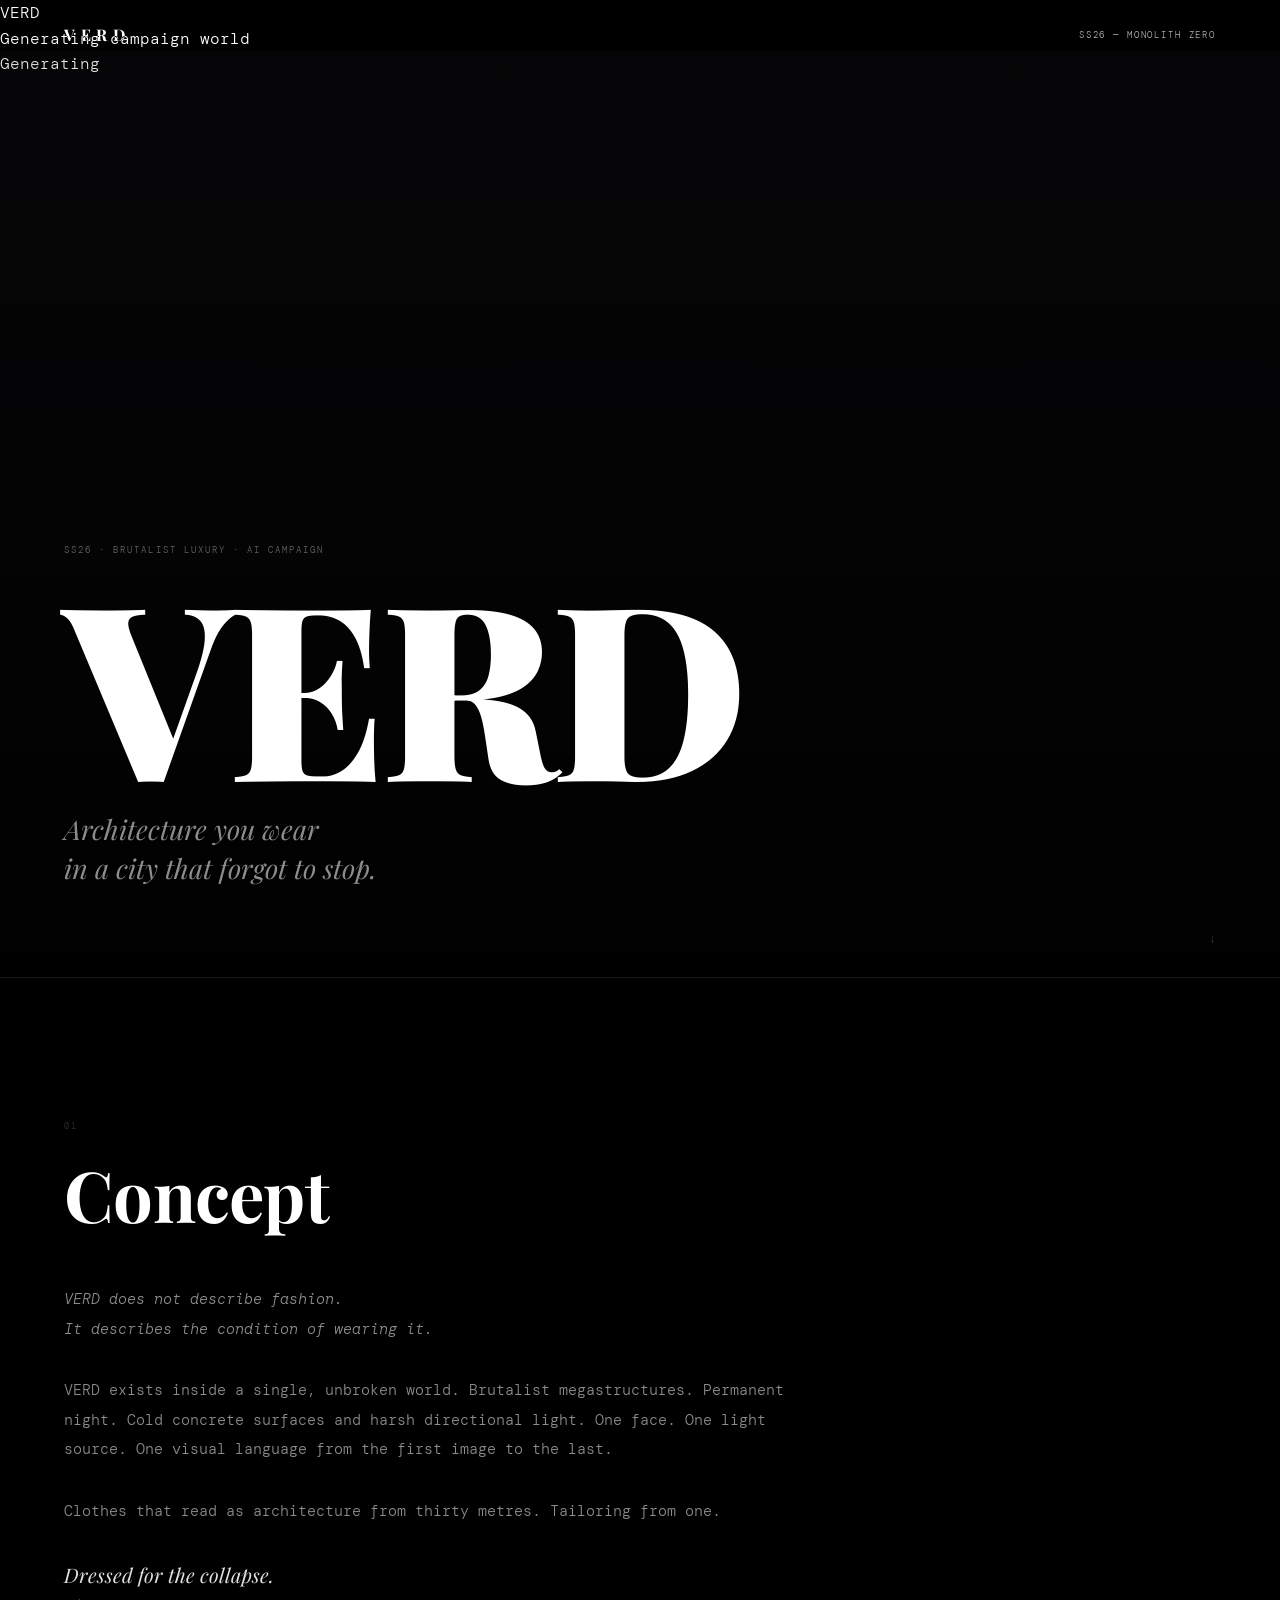
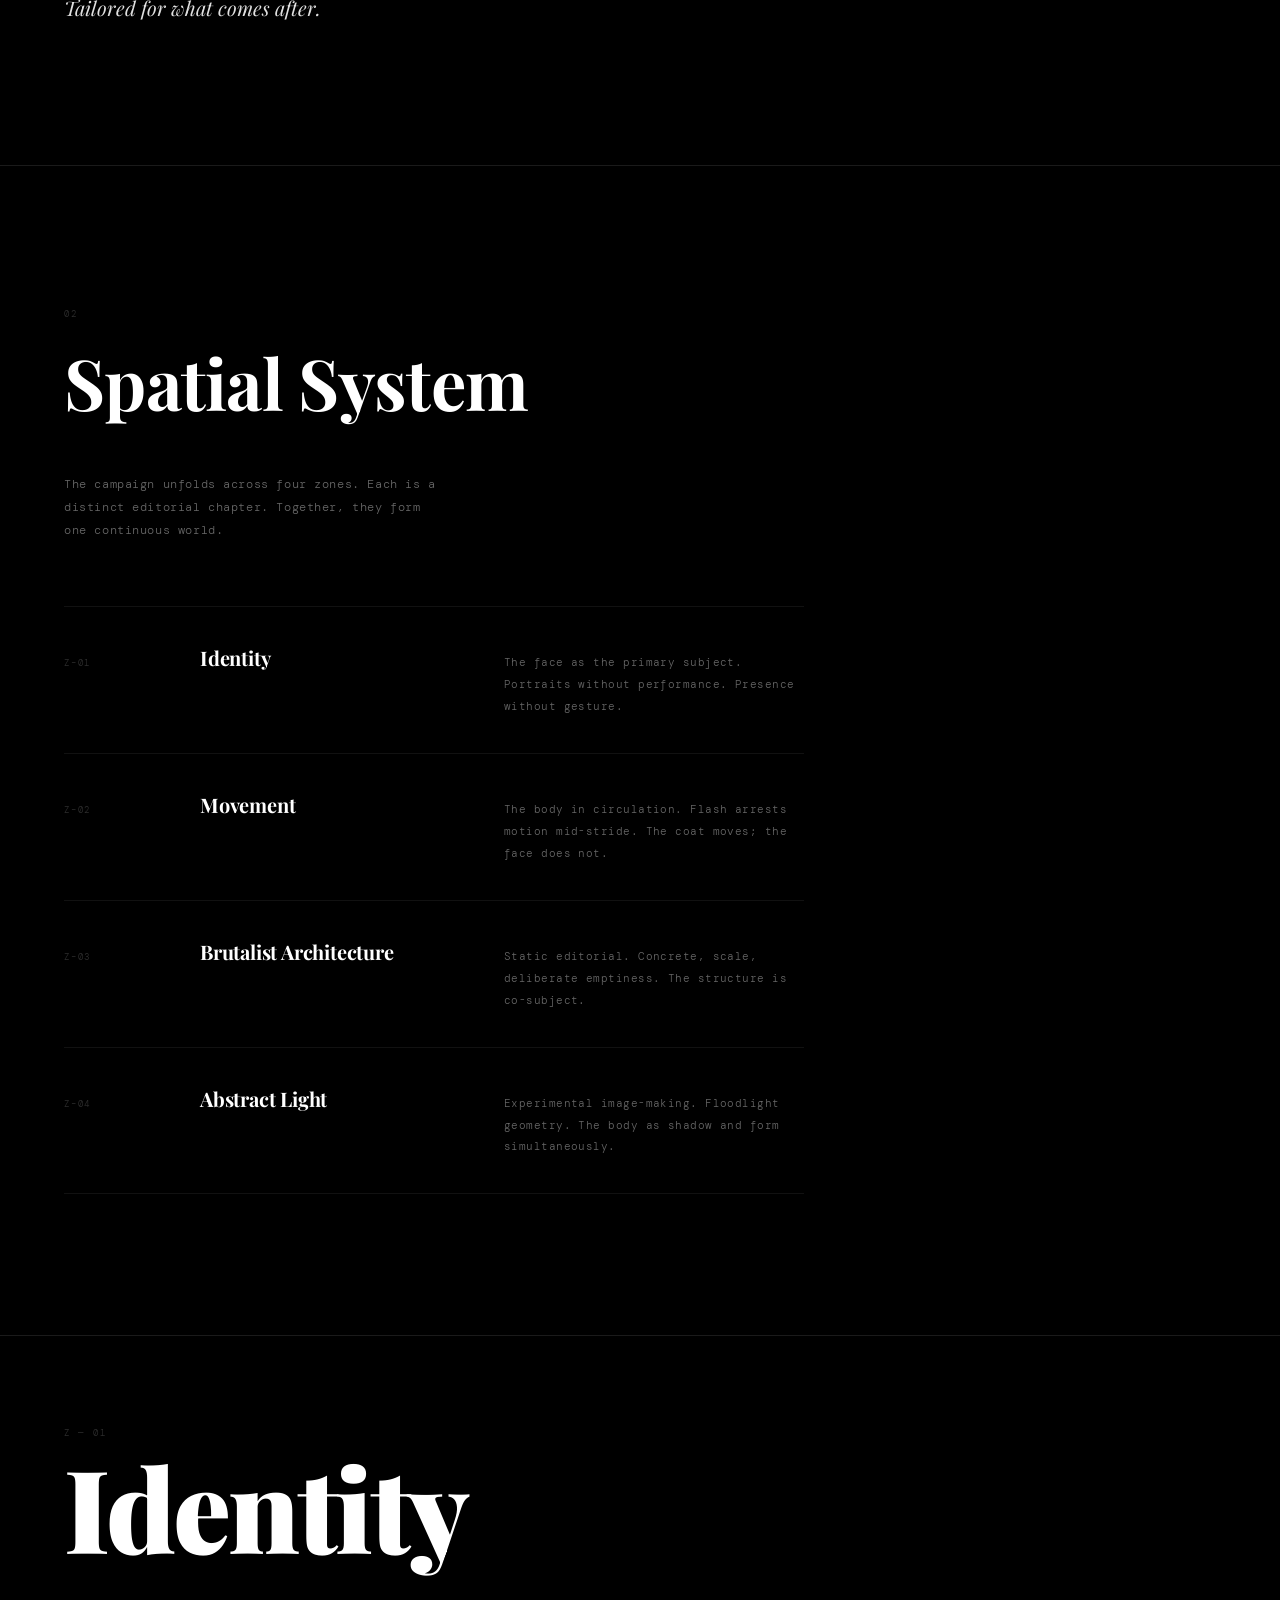
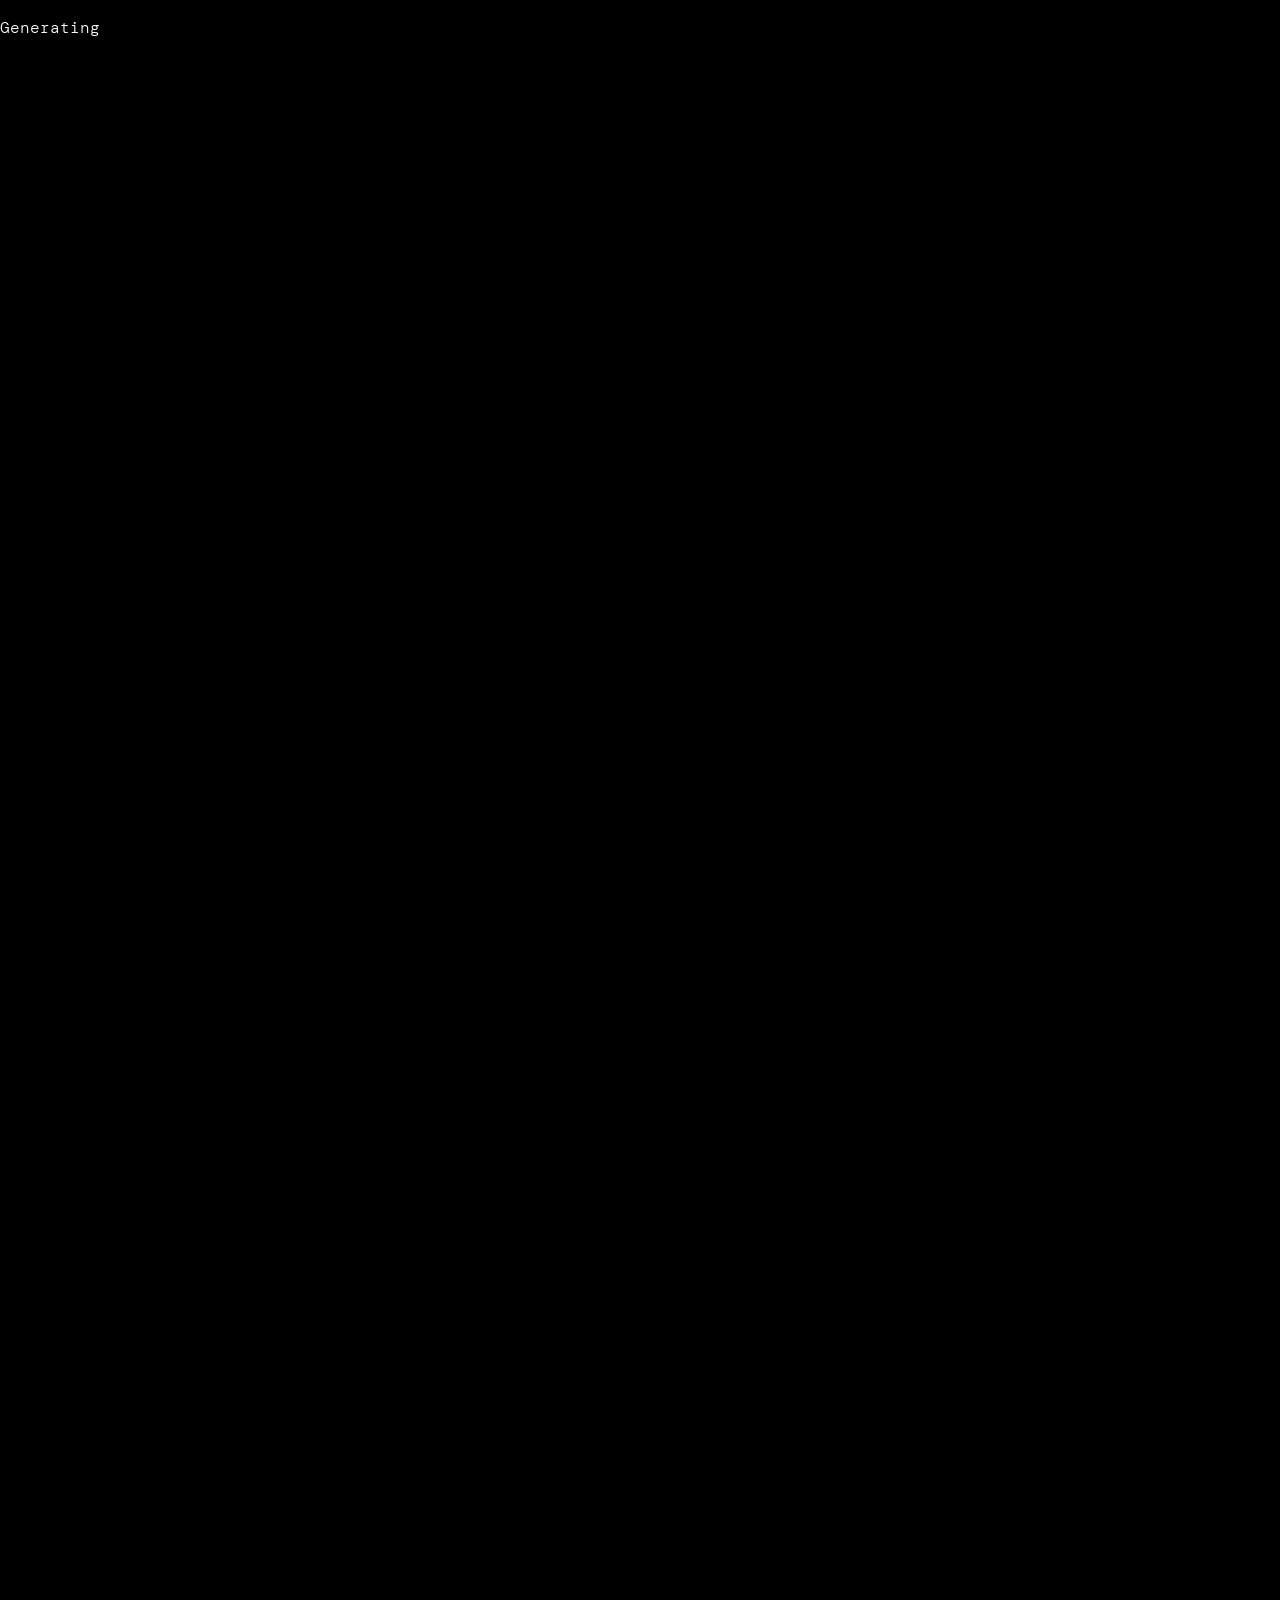
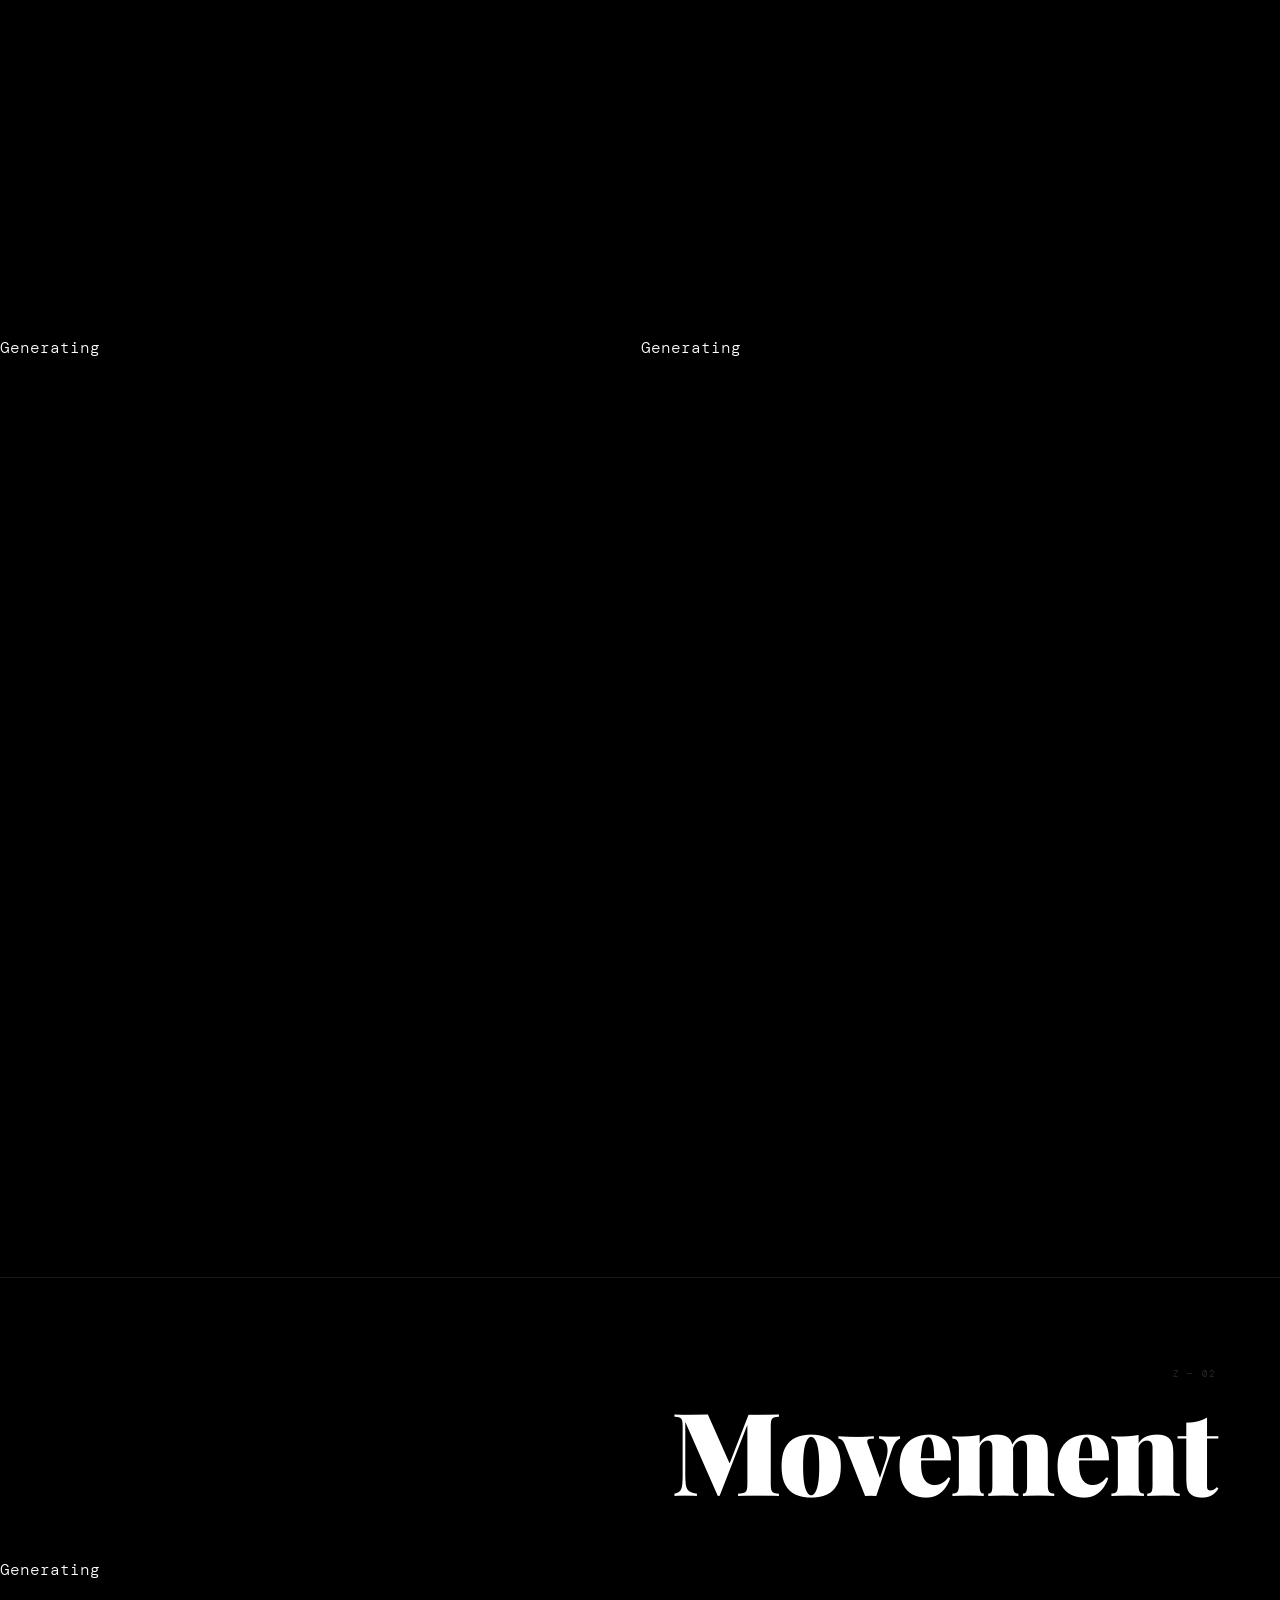
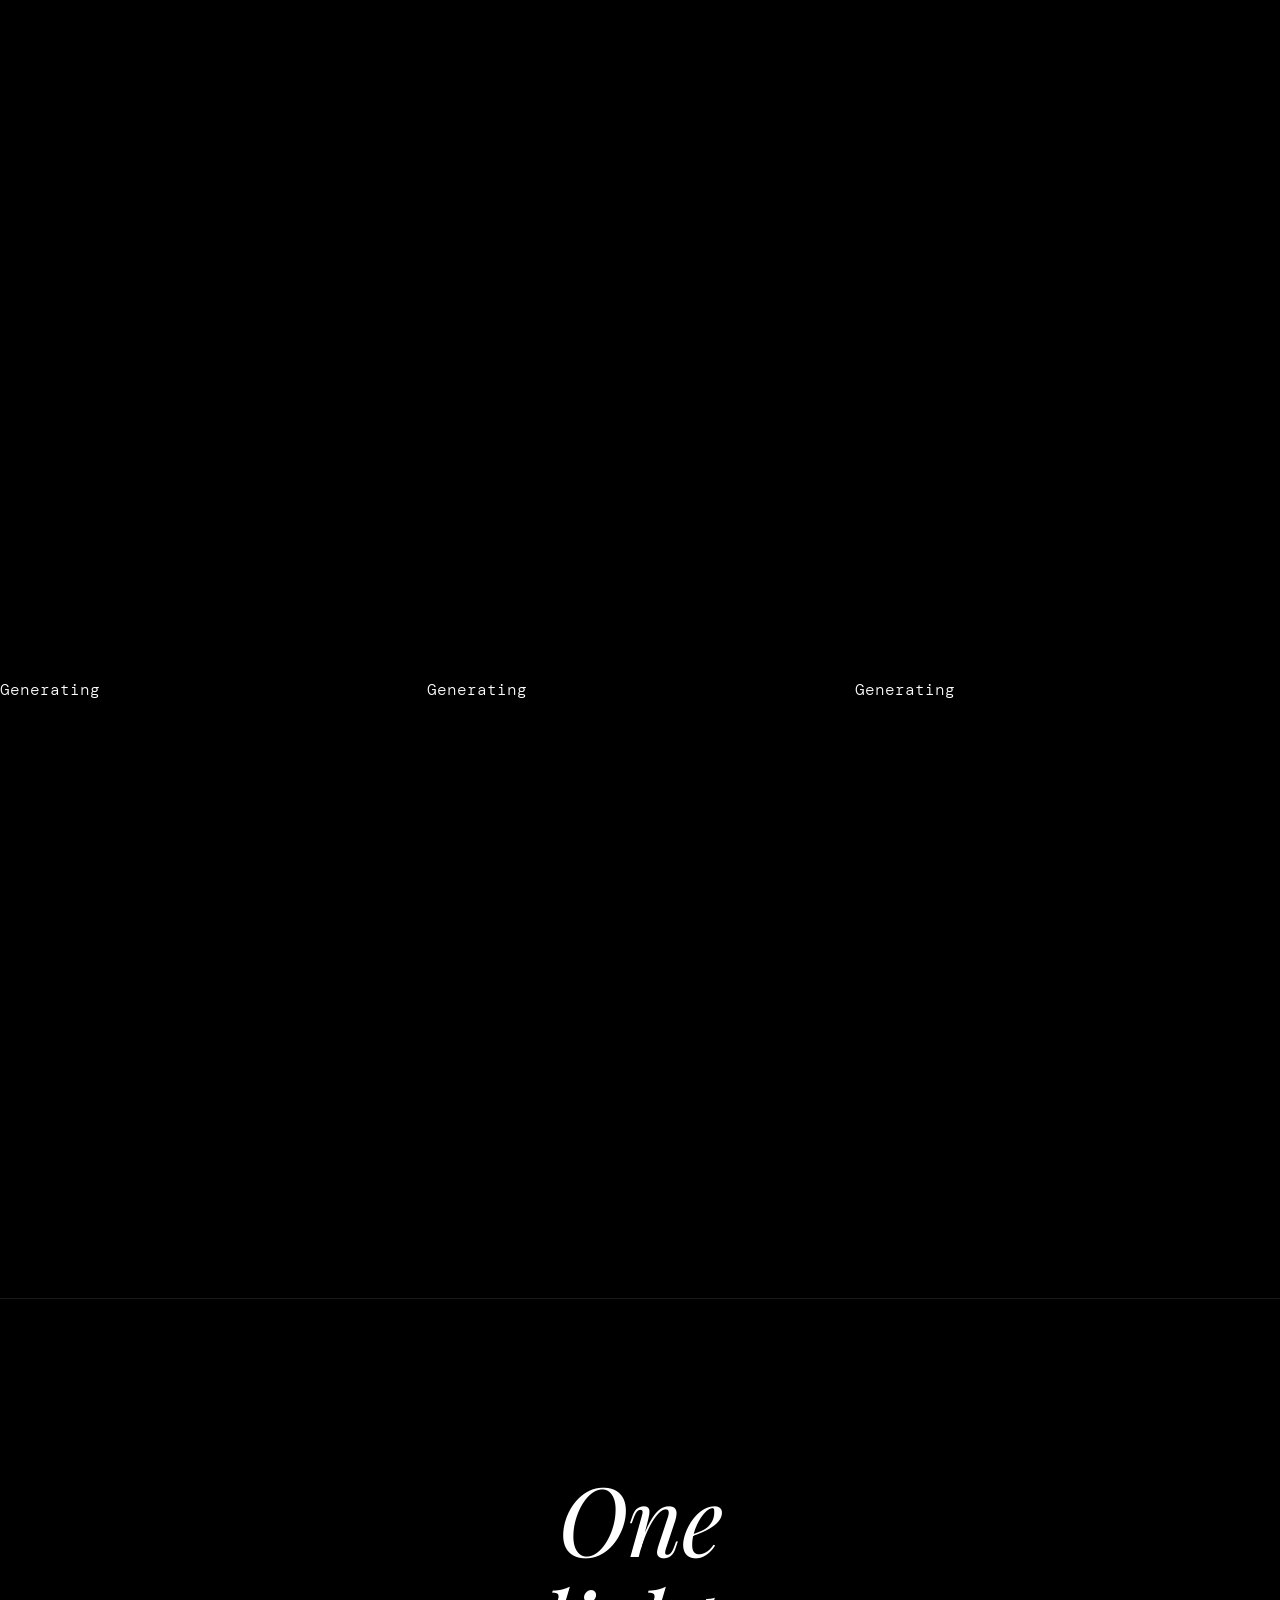
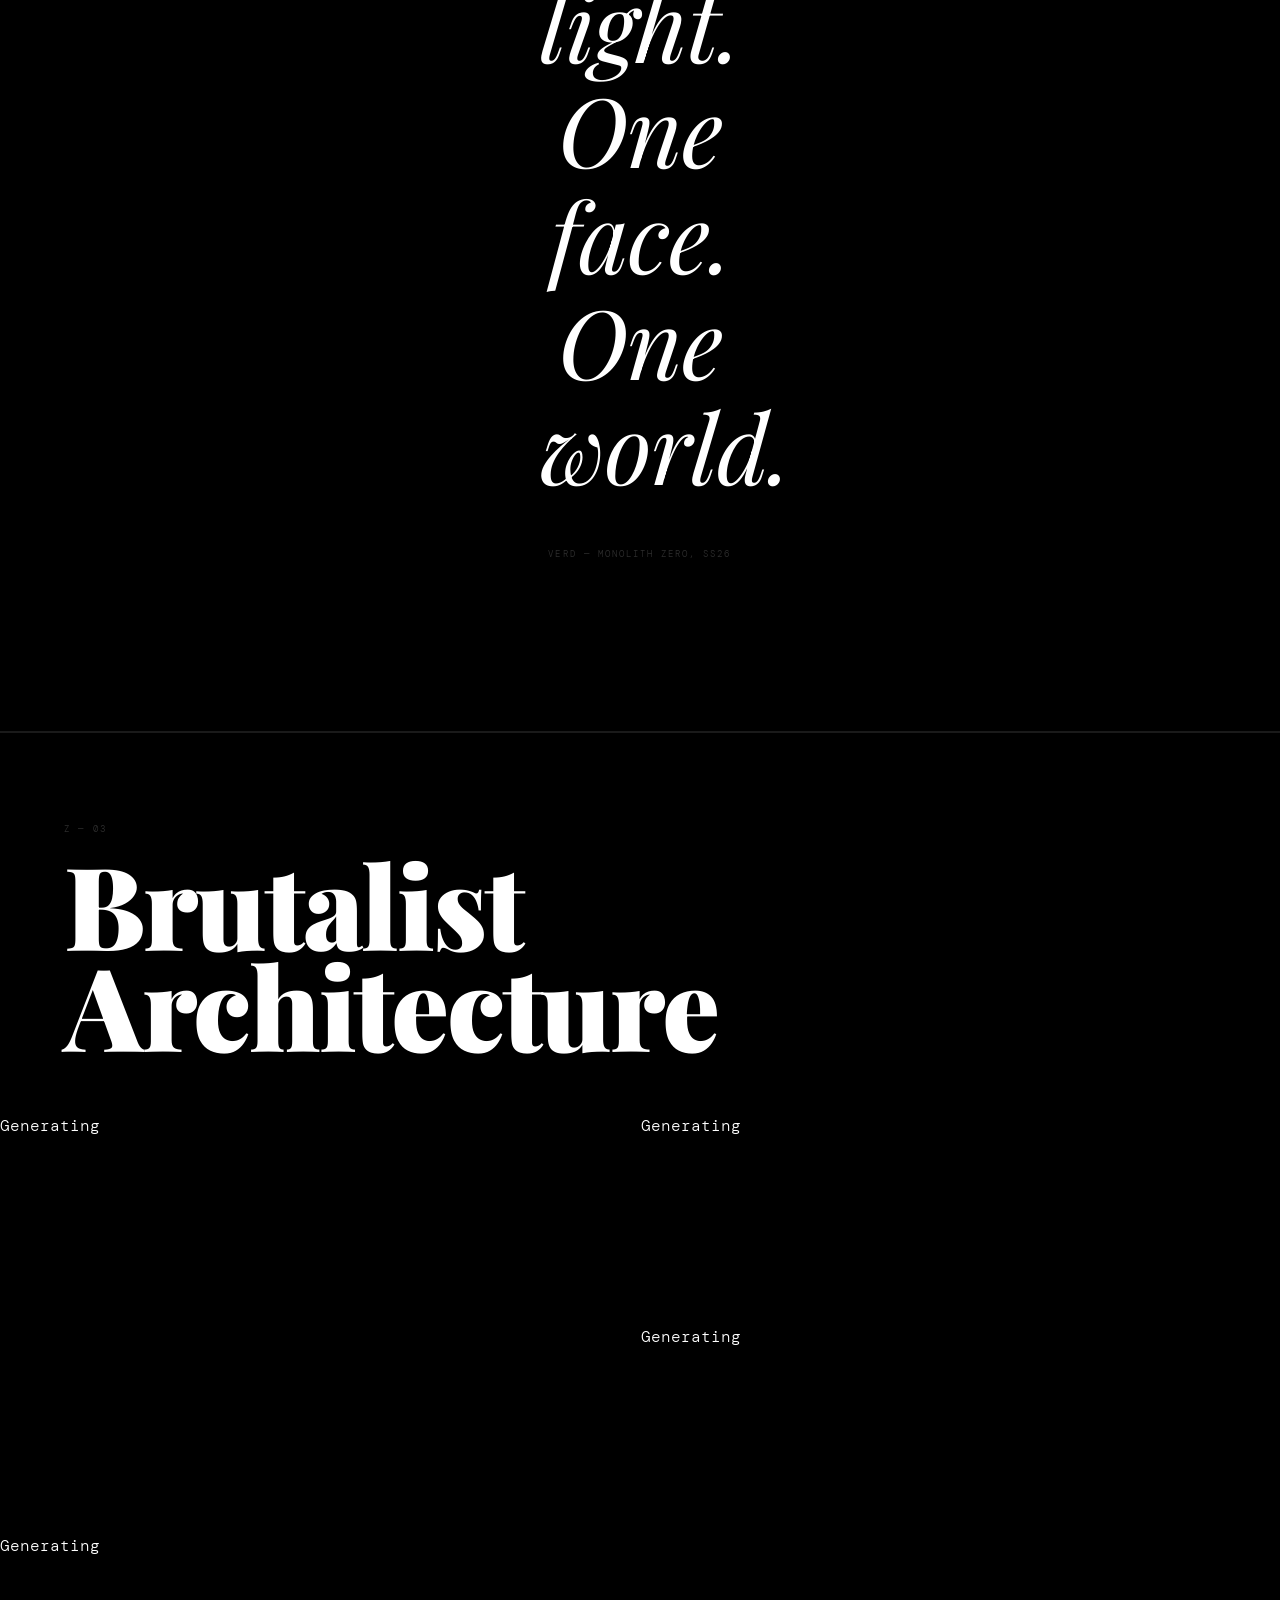
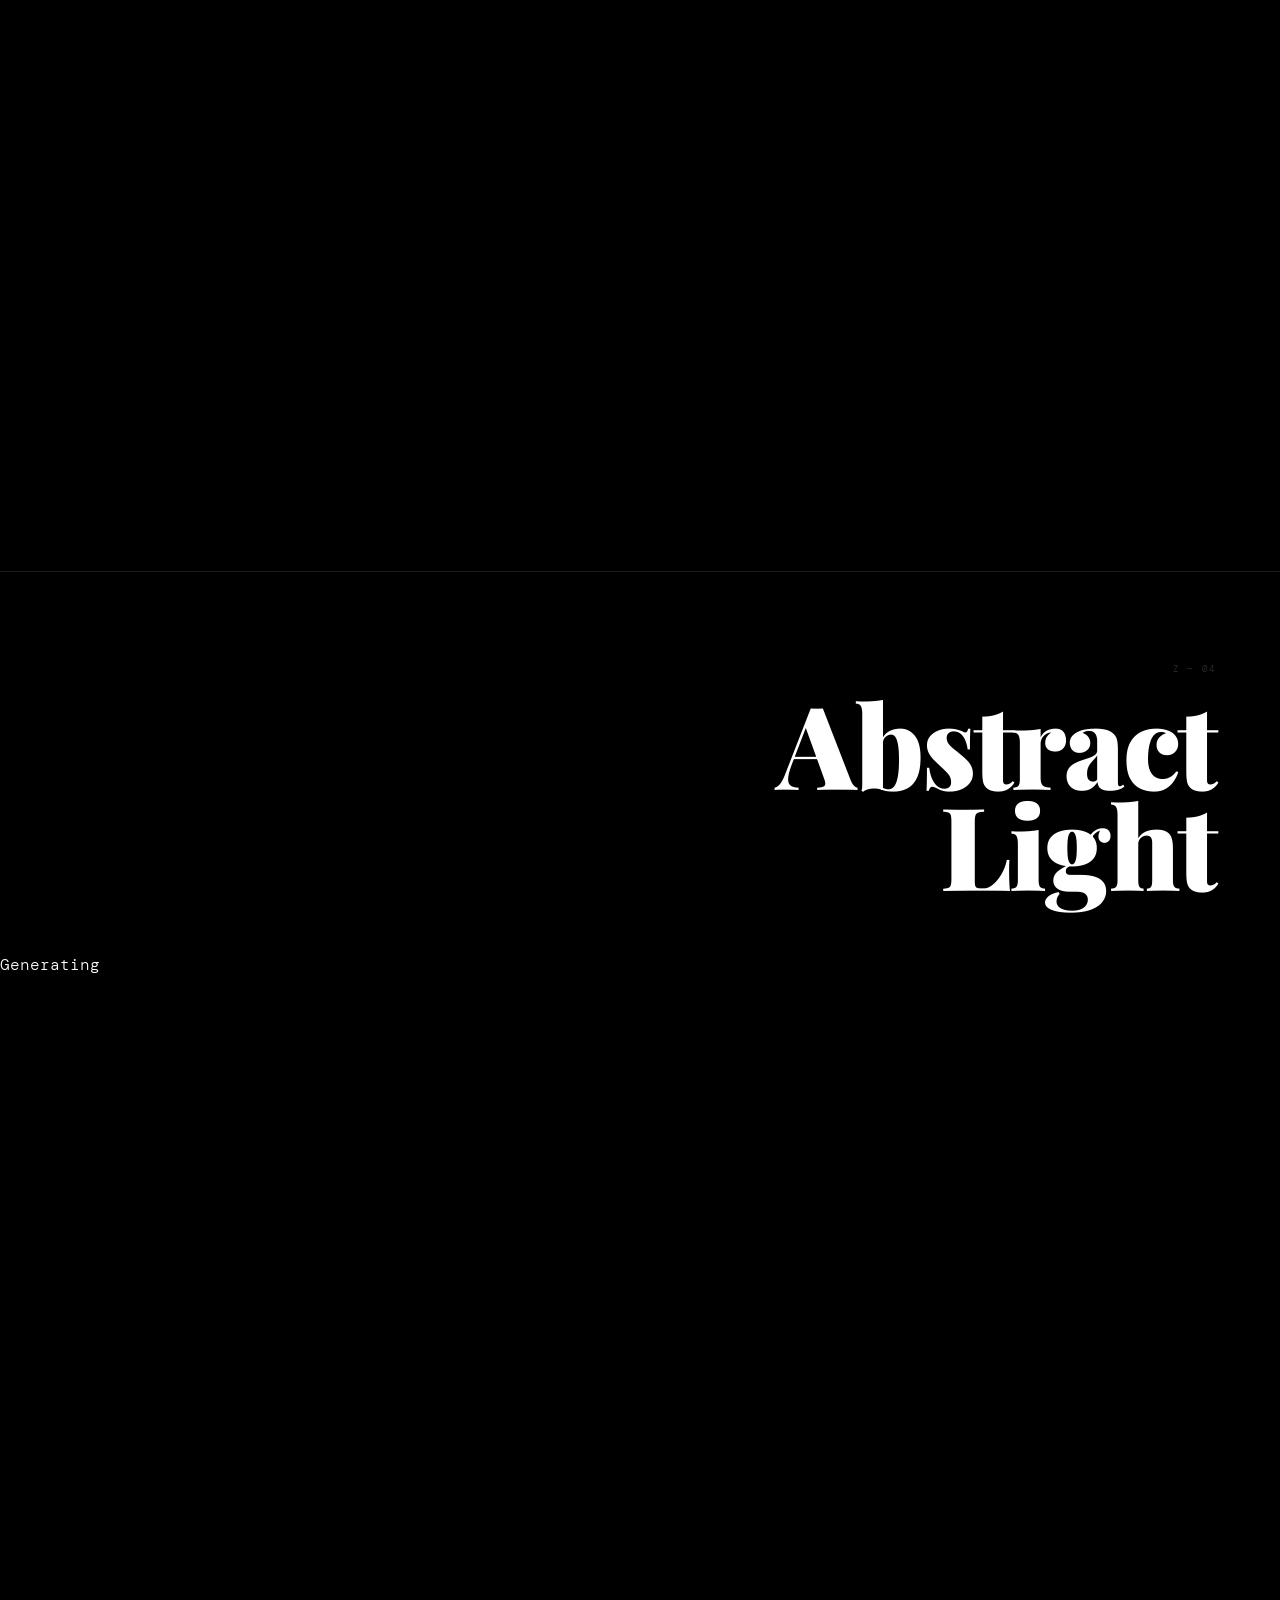
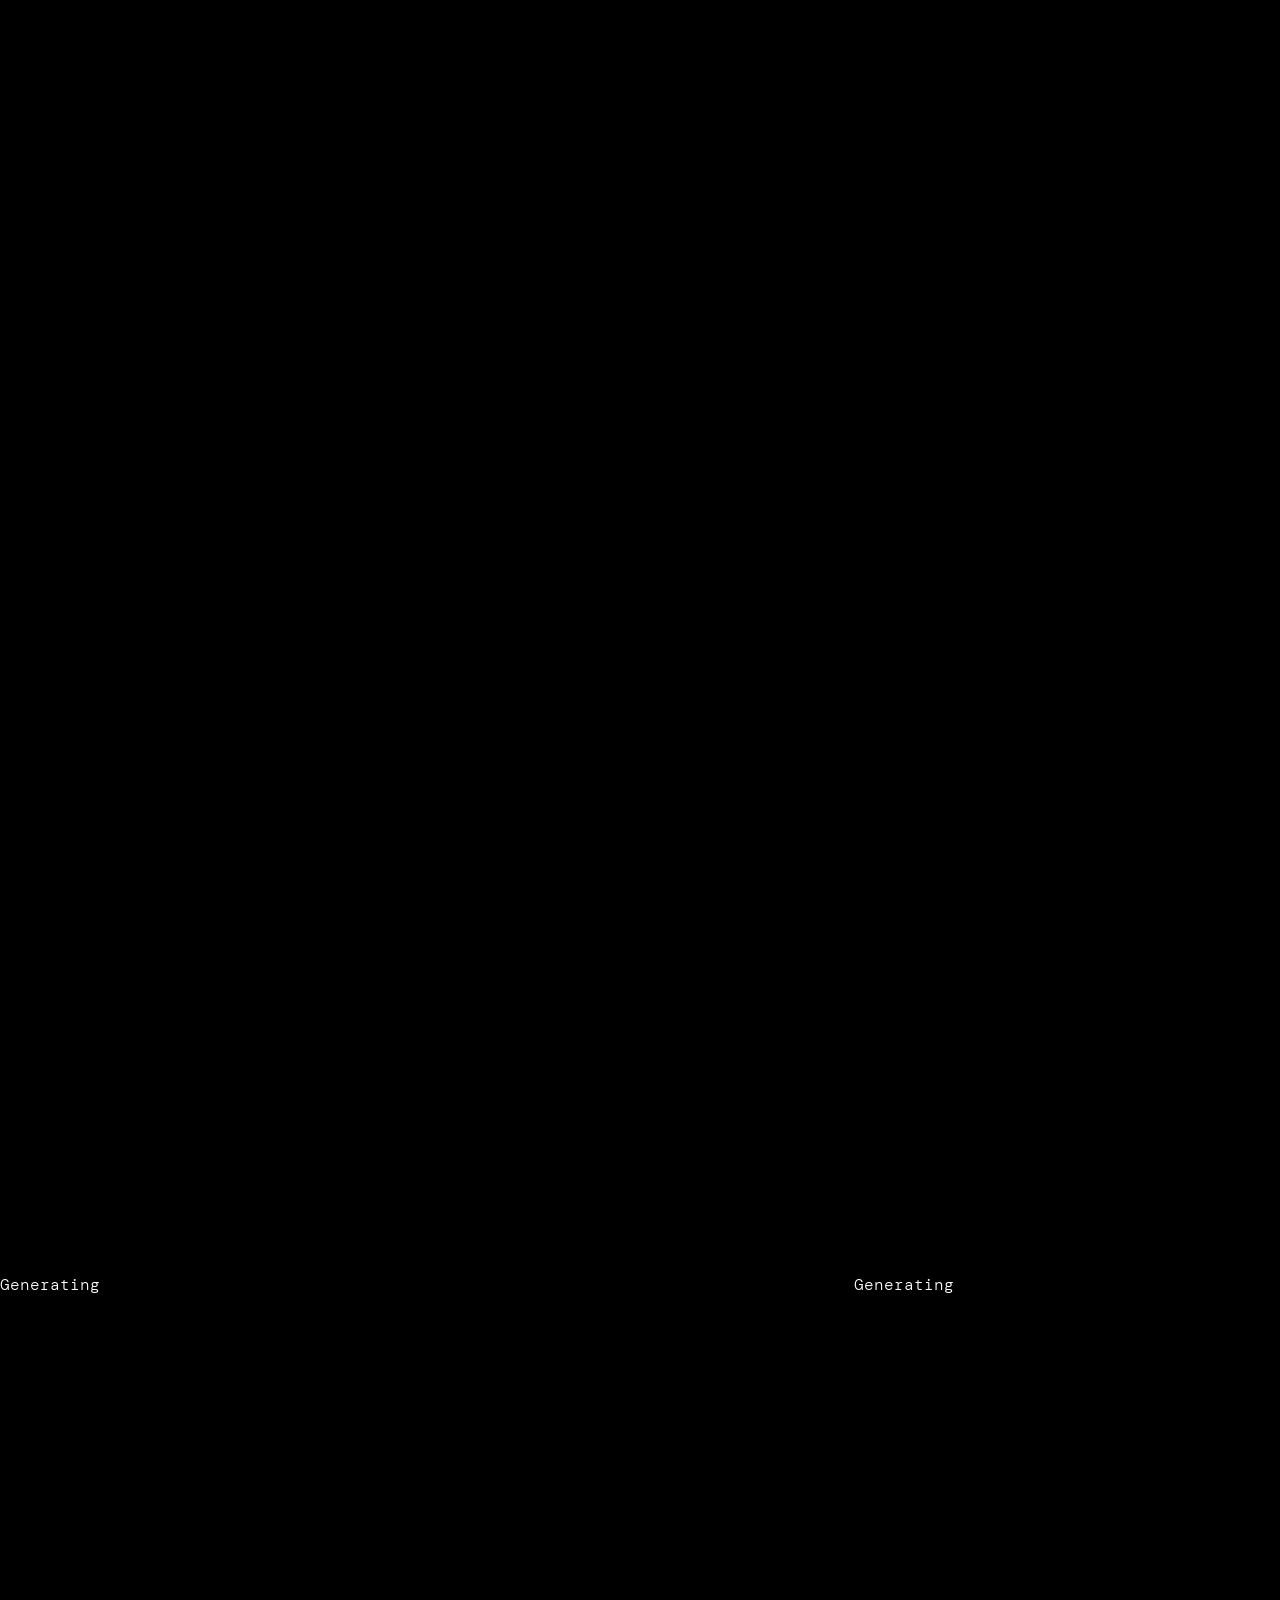
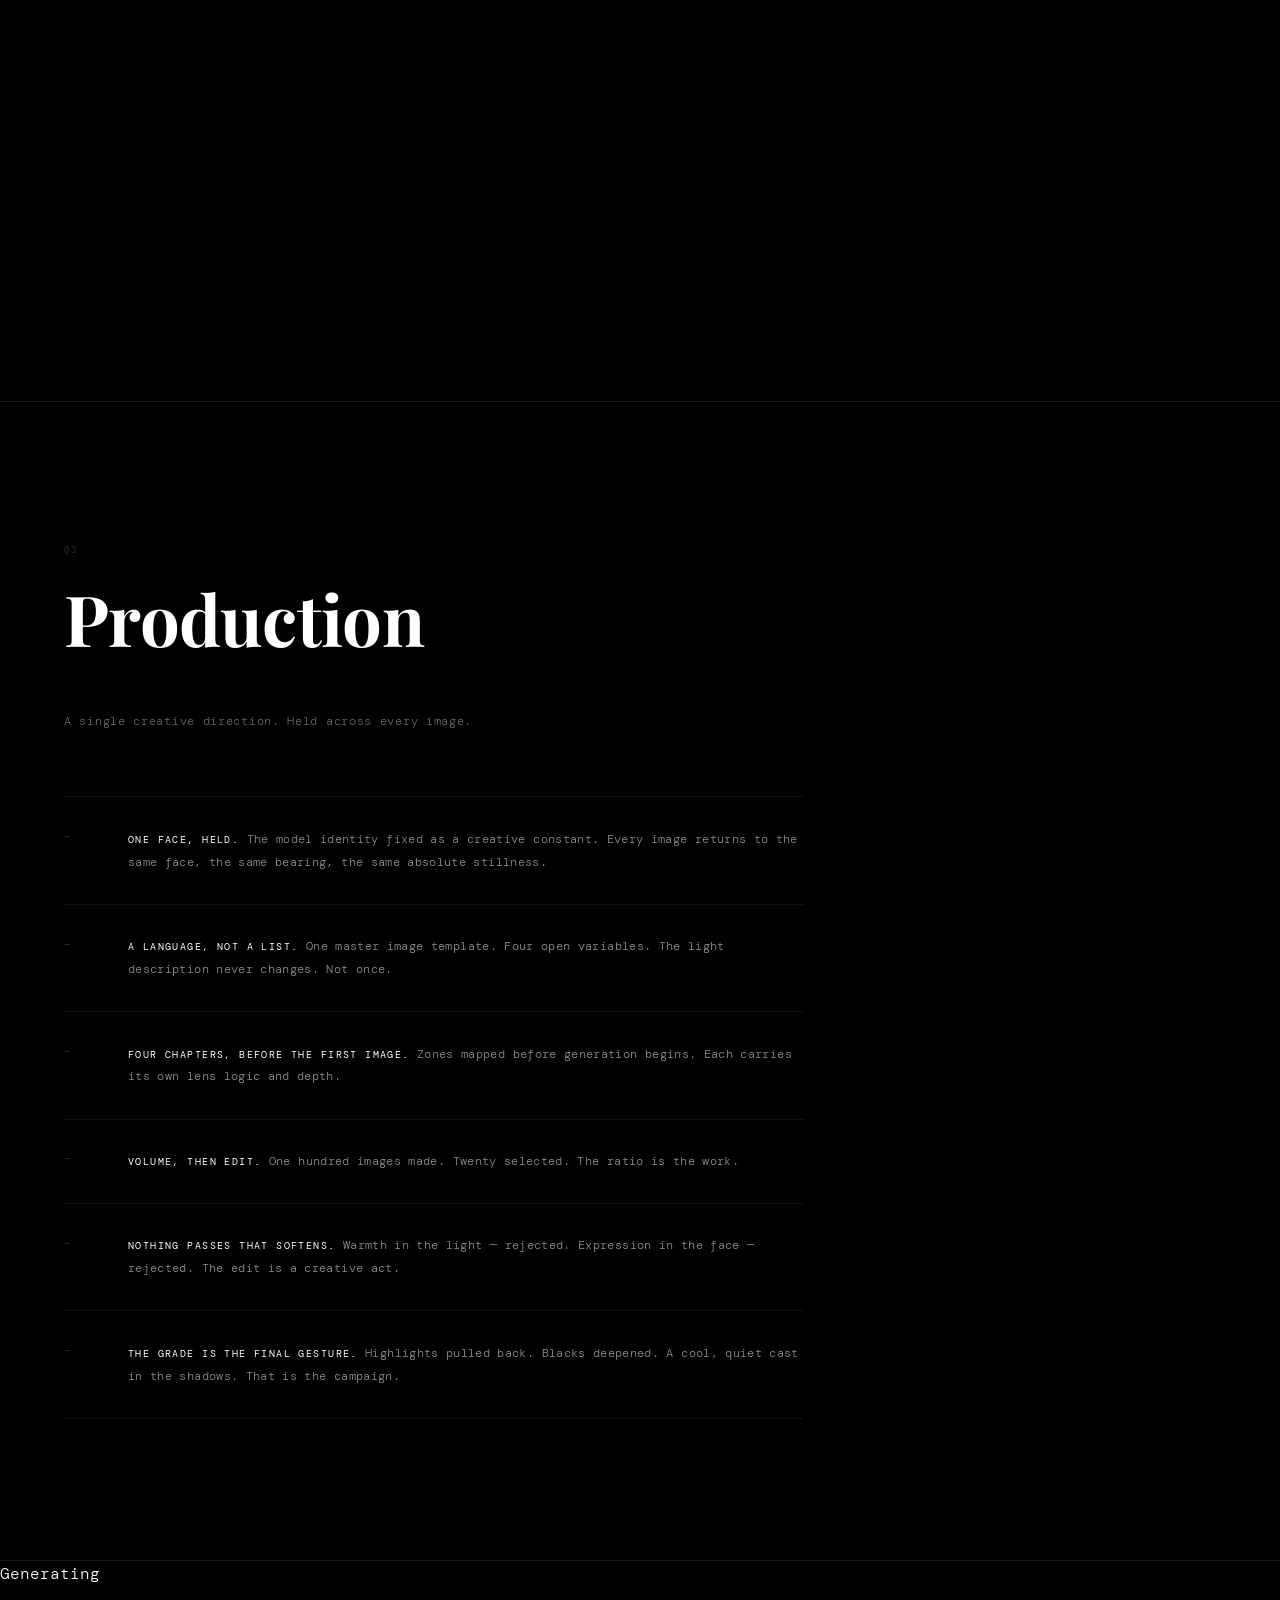
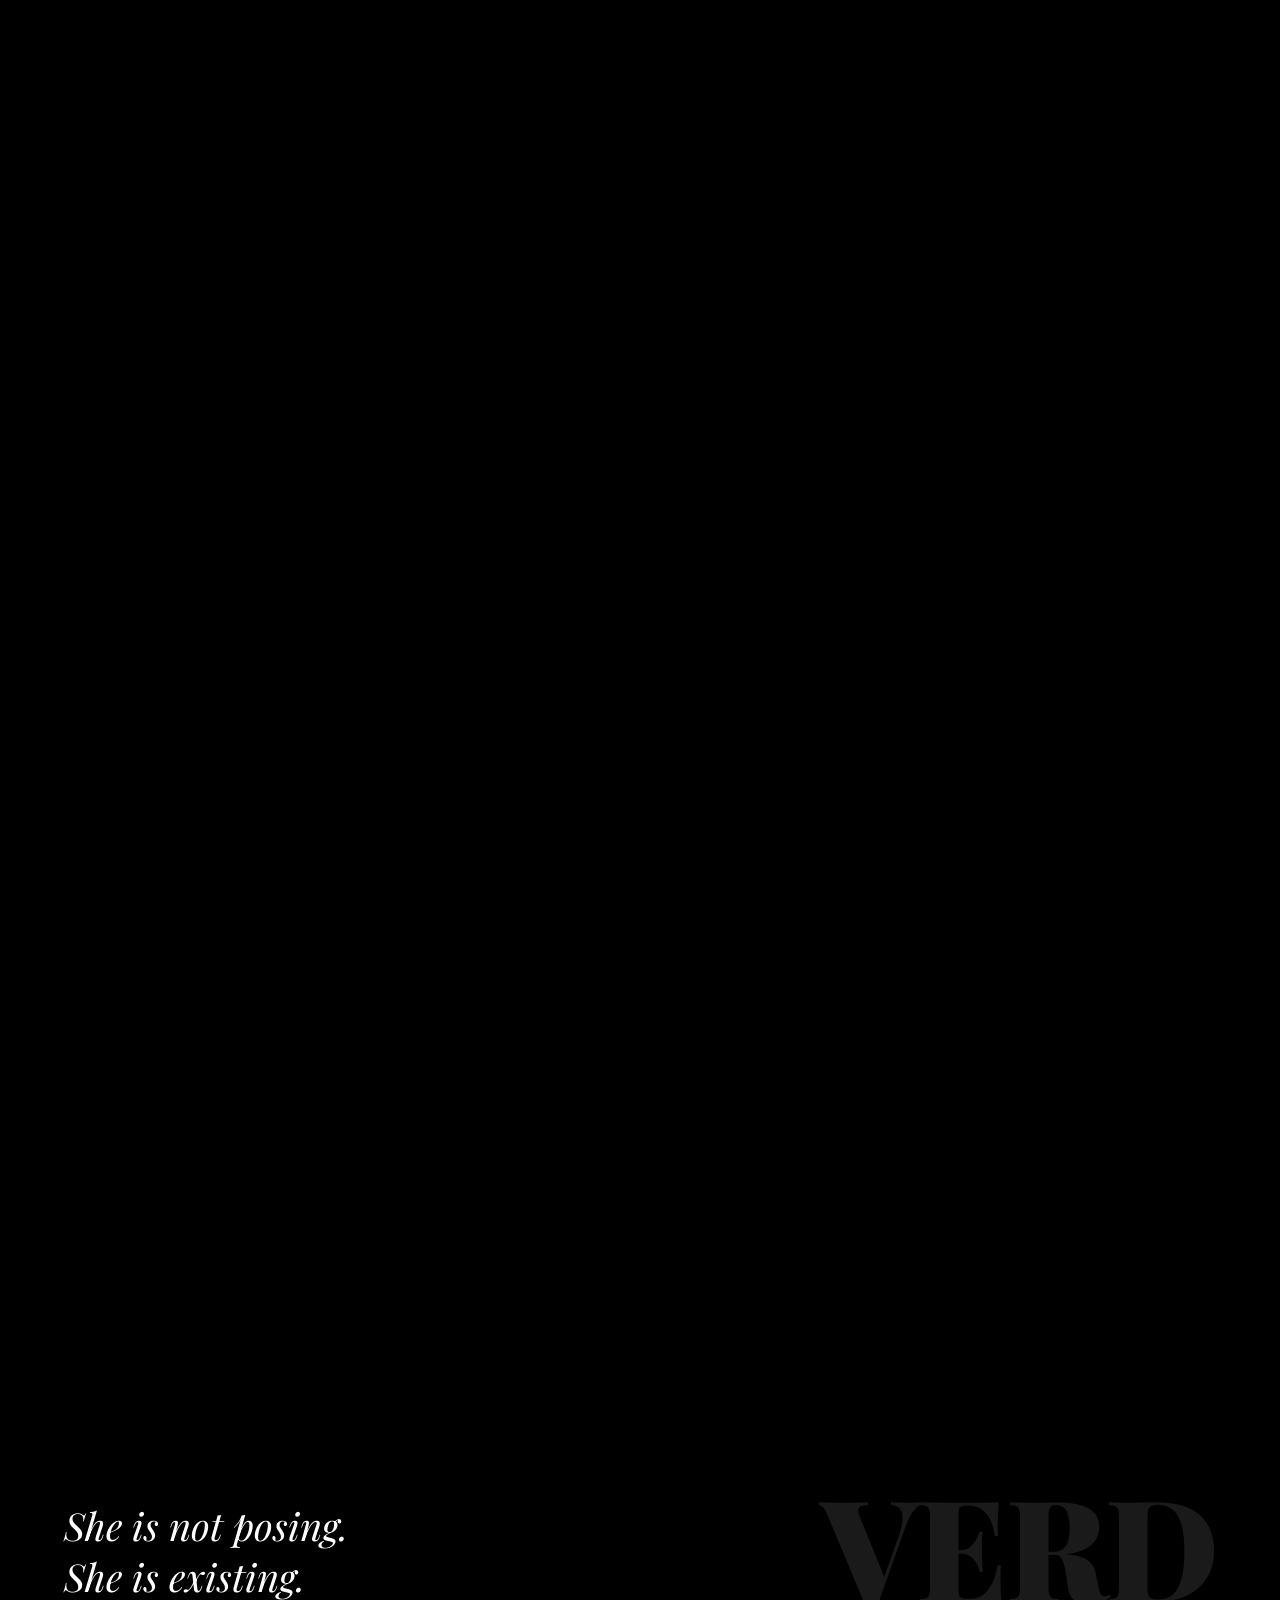
==== commit eef19a18: "Update index.html" ====
--- a/index.html
+++ b/index.html
@@ -12,658 +12,199 @@
 </head>
 <body>
 
-<nav class="nav">
+<div class="cursor" id="cursor"></div>
+<div class="cursor-follower" id="cursorFollower"></div>
+
+<div class="page-loader" id="loader">
+  <div class="loader-inner">
+    <p class="loader-brand">VERD</p>
+    <p class="loader-status" id="loaderStatus">Generating campaign world</p>
+    <div class="loader-bar"><div class="loader-fill" id="loaderFill"></div></div>
+  </div>
+</div>
+
+<nav class="nav" id="nav">
   <span class="nav-brand">VERD</span>
   <span class="nav-season">SS26 &mdash; MONOLITH ZERO</span>
 </nav>
 
-<!-- ═══ HERO ═══ -->
+<!-- HERO -->
 <section class="hero" id="hero">
-  <div class="hero-scene">
-    <svg viewBox="0 0 1200 700" preserveAspectRatio="xMidYMid slice" xmlns="http://www.w3.org/2000/svg">
-      <rect width="1200" height="700" fill="#060608"/>
-      <g stroke="#0f0f11" stroke-width="0.5">
-        <line x1="0" y1="500" x2="1200" y2="500"/><line x1="0" y1="560" x2="1200" y2="560"/>
-        <line x1="0" y1="620" x2="1200" y2="620"/><line x1="0" y1="680" x2="1200" y2="680"/>
-        <line x1="600" y1="420" x2="0" y2="700" stroke="#111113" stroke-width="0.4"/>
-        <line x1="600" y1="420" x2="240" y2="700" stroke="#111113" stroke-width="0.4"/>
-        <line x1="600" y1="420" x2="480" y2="700" stroke="#111113" stroke-width="0.4"/>
-        <line x1="600" y1="420" x2="720" y2="700" stroke="#111113" stroke-width="0.4"/>
-        <line x1="600" y1="420" x2="960" y2="700" stroke="#111113" stroke-width="0.4"/>
-        <line x1="600" y1="420" x2="1200" y2="700" stroke="#111113" stroke-width="0.4"/>
-      </g>
-      <rect x="0" y="0" width="280" height="700" fill="#090909"/>
-      <rect x="920" y="0" width="280" height="700" fill="#090909"/>
-      <g stroke="#0d0d0f" stroke-width="0.3">
-        <line x1="50" y1="0" x2="50" y2="700"/><line x1="100" y1="0" x2="100" y2="700"/>
-        <line x1="150" y1="0" x2="150" y2="700"/><line x1="200" y1="0" x2="200" y2="700"/>
-        <line x1="250" y1="0" x2="250" y2="700"/>
-        <line x1="950" y1="0" x2="950" y2="700"/><line x1="1000" y1="0" x2="1000" y2="700"/>
-        <line x1="1050" y1="0" x2="1050" y2="700"/><line x1="1100" y1="0" x2="1100" y2="700"/>
-        <line x1="1150" y1="0" x2="1150" y2="700"/>
-      </g>
-      <polygon points="220,0 520,0 600,420" fill="#1a1a1c" opacity="0.6"/>
-      <polygon points="220,0 430,0 600,420" fill="#1e1e20" opacity="0.35"/>
-      <rect x="540" y="130" width="110" height="295" rx="2" fill="#0e0e10"/>
-      <polygon points="518,425 738,425 762,580 498,580" fill="#0d0d0f"/>
-      <rect x="518" y="130" width="164" height="80" rx="3" fill="#111113"/>
-      <rect x="580" y="120" width="56" height="40" rx="2" fill="#131315"/>
-      <ellipse cx="608" cy="97" rx="30" ry="34" fill="#c8a882"/>
-      <rect x="578" y="63" width="60" height="44" rx="1" fill="#0a0a0a"/>
-      <rect x="576" y="75" width="64" height="20" rx="1" fill="#0d0d0d"/>
-      <ellipse cx="592" cy="90" rx="14" ry="16" fill="#d4b090" opacity="0.6"/>
-      <rect x="608" y="65" width="34" height="70" rx="2" fill="#090909" opacity="0.75"/>
-      <rect x="518" y="130" width="38" height="295" fill="#1a1a1c" opacity="0.5"/>
-      <rect x="556" y="558" width="30" height="62" rx="2" fill="#0c0c0c"/>
-      <rect x="634" y="558" width="30" height="62" rx="2" fill="#0c0c0c"/>
-      <rect x="400" y="0" width="400" height="4" fill="#2a2a2e"/>
-      <rect x="440" y="0" width="300" height="3" fill="#383840" opacity="0.6"/>
-      <line x1="0" y1="638" x2="1200" y2="638" stroke="#0f0f11" stroke-width="2"/>
-    </svg>
+  <div class="hero-img parallax-scene" data-speed="0.4">
+    <div class="ai-image-wrap" id="img-hero">
+      <div class="img-generating"><span>Generating</span></div>
+    </div>
   </div>
   <div class="hero-overlay"></div>
-  <div class="hero-content">
+  <div class="hero-content reveal-up">
     <p class="eyebrow">SS26 &middot; Brutalist Luxury &middot; AI Campaign</p>
-    <h1 class="hero-title">VERD</h1>
+    <h1 class="hero-title" id="heroTitle">VERD</h1>
     <p class="hero-line">Architecture you wear<br>in a city that forgot to stop.</p>
   </div>
   <span class="scroll-hint" aria-hidden="true">&#8595;</span>
 </section>
 
-<!-- ═══ CONCEPT ═══ -->
-<section class="section concept" id="concept">
+<!-- CONCEPT -->
+<section class="section concept reveal-section" id="concept">
   <div class="section-inner">
-    <p class="index-label">01</p>
-    <h2 class="section-title">Concept</h2>
+    <p class="index-label reveal-up">01</p>
+    <h2 class="section-title reveal-up">Concept</h2>
     <div class="concept-body">
-      <p class="concept-lead">VERD does not describe fashion.<br>It describes the condition of wearing it.</p>
-      <p>VERD exists inside a single, unbroken world. Brutalist megastructures. Permanent night. Cold concrete surfaces and harsh directional light. One face. One light source. One visual language from the first image to the last.</p>
-      <p>Clothes that read as architecture from thirty metres. Tailoring from one.</p>
-      <p>This is not dystopia as aesthetic reference. It is a material condition &mdash; explored with stillness, and without apology.</p>
-      <p class="concept-close">Dressed for the collapse.<br>Tailored for what comes after.</p>
-    </div>
-  </div>
-</section>
-
-<!-- ═══ SPATIAL SYSTEM ═══ -->
-<section class="section spatial" id="spatial">
+      <p class="concept-lead reveal-up">VERD does not describe fashion.<br>It describes the condition of wearing it.</p>
+      <p class="reveal-up">VERD exists inside a single, unbroken world. Brutalist megastructures. Permanent night. Cold concrete surfaces and harsh directional light. One face. One light source. One visual language from the first image to the last.</p>
+      <p class="reveal-up">Clothes that read as architecture from thirty metres. Tailoring from one.</p>
+      <p class="concept-close reveal-up">Dressed for the collapse.<br>Tailored for what comes after.</p>
+    </div>
+  </div>
+</section>
+
+<!-- SPATIAL SYSTEM -->
+<section class="section spatial reveal-section" id="spatial">
   <div class="section-inner">
-    <p class="index-label">02</p>
-    <h2 class="section-title">Spatial System</h2>
-    <p class="spatial-intro">The campaign unfolds across four zones. Each is a distinct editorial chapter. Together, they form one continuous world.</p>
+    <p class="index-label reveal-up">02</p>
+    <h2 class="section-title reveal-up">Spatial System</h2>
+    <p class="spatial-intro reveal-up">The campaign unfolds across four zones. Each is a distinct editorial chapter. Together, they form one continuous world.</p>
     <ul class="zone-list">
-      <li class="zone-row">
+      <li class="zone-row reveal-up">
         <span class="zone-id">Z&ndash;01</span>
         <span class="zone-name">Identity</span>
-        <span class="zone-text">The face as the primary subject. Portraits without performance. Presence without gesture. The campaign begins here &mdash; and returns here.</span>
-      </li>
-      <li class="zone-row">
+        <span class="zone-text">The face as the primary subject. Portraits without performance. Presence without gesture.</span>
+      </li>
+      <li class="zone-row reveal-up">
         <span class="zone-id">Z&ndash;02</span>
         <span class="zone-name">Movement</span>
-        <span class="zone-text">The body in circulation. Flash photography arrests motion mid-stride. The coat moves; the face does not. Urban infrastructure as the stage.</span>
-      </li>
-      <li class="zone-row">
+        <span class="zone-text">The body in circulation. Flash arrests motion mid-stride. The coat moves; the face does not.</span>
+      </li>
+      <li class="zone-row reveal-up">
         <span class="zone-id">Z&ndash;03</span>
         <span class="zone-name">Brutalist Architecture</span>
-        <span class="zone-text">Static editorial. Concrete, scale, and deliberate emptiness. The structure is not backdrop &mdash; it is co-subject. The figure occupies space that already existed before she arrived.</span>
-      </li>
-      <li class="zone-row">
+        <span class="zone-text">Static editorial. Concrete, scale, deliberate emptiness. The structure is co-subject.</span>
+      </li>
+      <li class="zone-row reveal-up">
         <span class="zone-id">Z&ndash;04</span>
         <span class="zone-name">Abstract Light</span>
-        <span class="zone-text">Experimental image-making. Floodlight geometry. The body as both shadow and form. Where the campaign leaves narrative and enters atmosphere.</span>
+        <span class="zone-text">Experimental image-making. Floodlight geometry. The body as shadow and form simultaneously.</span>
       </li>
     </ul>
   </div>
 </section>
 
-<!-- ═══ ZONE 01 — IDENTITY ═══ -->
-<section class="zone-chapter" id="z01">
-  <header class="zone-hd">
+<!-- ZONE 01 -->
+<section class="zone-chapter reveal-section" id="z01">
+  <header class="zone-hd reveal-up">
     <p class="zone-chapter-id">Z &mdash; 01</p>
     <h2 class="zone-chapter-title">Identity</h2>
   </header>
-
-  <div class="img-full">
-    <svg viewBox="0 0 800 1200" preserveAspectRatio="xMidYMid slice" xmlns="http://www.w3.org/2000/svg">
-      <rect width="800" height="1200" fill="#070709"/>
-      <g stroke="#0c0c0e" stroke-width="0.4" opacity="0.5">
-        <line x1="0" y1="0" x2="800" y2="1200"/><line x1="133" y1="0" x2="933" y2="1200"/>
-        <line x1="0" y1="300" x2="800" y2="300"/><line x1="0" y1="600" x2="800" y2="600"/>
-        <line x1="0" y1="900" x2="800" y2="900"/>
-      </g>
-      <polygon points="0,0 380,0 400,1200 0,1200" fill="#0f0f11" opacity="0.5"/>
-      <rect x="220" y="640" width="360" height="560" rx="4" fill="#0d0d0f"/>
-      <polygon points="195,640 605,640 635,1200 165,1200" fill="#0d0d0f"/>
-      <rect x="185" y="600" width="430" height="100" rx="4" fill="#111113"/>
-      <rect x="185" y="600" width="80" height="600" fill="#181819" opacity="0.5"/>
-      <rect x="290" y="448" width="220" height="200" rx="4" fill="#0e0e10"/>
-      <rect x="310" y="390" width="80" height="90" rx="4" fill="#b8906e"/>
-      <ellipse cx="400" cy="340" rx="108" ry="122" fill="#c4956e"/>
-      <ellipse cx="344" cy="322" rx="70" ry="88" fill="#d4a87a" opacity="0.7"/>
-      <rect x="400" y="218" width="118" height="248" rx="4" fill="#090909" opacity="0.8"/>
-      <rect x="290" y="218" width="220" height="134" rx="2" fill="#080808"/>
-      <rect x="287" y="244" width="226" height="66" rx="1" fill="#0a0a0a"/>
-      <ellipse cx="344" cy="326" rx="10" ry="8" fill="#1a1010"/>
-      <ellipse cx="341" cy="323" rx="3" ry="3" fill="#c8b090" opacity="0.8"/>
-      <rect x="222" y="920" width="80" height="24" rx="2" fill="#1e1e22"/>
-      <rect x="225" y="923" width="74" height="18" rx="2" fill="#252528"/>
-    </svg>
-  </div>
-
+  <div class="img-full hover-zoom">
+    <div class="ai-image-wrap" id="img-z01-a"><div class="img-generating"><span>Generating</span></div></div>
+  </div>
   <div class="grid-two">
-    <div class="img-half">
-      <svg viewBox="0 0 600 800" preserveAspectRatio="xMidYMid slice" xmlns="http://www.w3.org/2000/svg">
-        <rect width="600" height="800" fill="#060608"/>
-        <g stroke="#0e0e10" stroke-width="0.5">
-          <line x1="0" y1="0" x2="0" y2="800"/><line x1="75" y1="0" x2="75" y2="800"/>
-          <line x1="150" y1="0" x2="150" y2="800"/><line x1="525" y1="0" x2="525" y2="800"/>
-          <line x1="0" y1="150" x2="600" y2="150"/><line x1="0" y1="300" x2="600" y2="300"/>
-          <line x1="0" y1="450" x2="600" y2="450"/><line x1="0" y1="600" x2="600" y2="600"/>
-          <line x1="0" y1="750" x2="600" y2="750"/>
-        </g>
-        <rect x="225" y="0" width="150" height="6" fill="#2a2a2e"/>
-        <rect x="210" y="300" width="180" height="500" fill="#0c0c0e"/>
-        <rect x="180" y="270" width="240" height="90" rx="2" fill="#111113"/>
-        <rect x="180" y="270" width="60" height="530" fill="#181819" opacity="0.5"/>
-        <rect x="255" y="195" width="90" height="120" rx="3" fill="#b8906e"/>
-        <ellipse cx="300" cy="143" rx="72" ry="87" fill="#c4956e"/>
-        <ellipse cx="267" cy="129" rx="45" ry="63" fill="#d0a07a" opacity="0.6"/>
-        <rect x="300" y="56" width="81" height="175" rx="2" fill="#080808" opacity="0.9"/>
-        <rect x="228" y="56" width="144" height="90" rx="1" fill="#090909"/>
-        <rect x="232" y="75" width="135" height="45" rx="1" fill="#0b0b0b"/>
-      </svg>
-    </div>
-    <div class="img-half">
-      <svg viewBox="0 0 600 800" preserveAspectRatio="xMidYMid slice" xmlns="http://www.w3.org/2000/svg">
-        <rect width="600" height="800" fill="#080808"/>
-        <g fill="#0b0b0d" opacity="0.8">
-          <rect x="30" y="45" width="10" height="5" rx="1"/><rect x="90" y="120" width="8" height="4" rx="1"/>
-          <rect x="180" y="60" width="12" height="5" rx="1"/><rect x="300" y="135" width="9" height="4" rx="1"/>
-          <rect x="420" y="75" width="11" height="5" rx="1"/><rect x="510" y="165" width="8" height="4" rx="1"/>
-          <rect x="120" y="225" width="10" height="4" rx="1"/><rect x="240" y="270" width="9" height="5" rx="1"/>
-          <rect x="360" y="210" width="11" height="4" rx="1"/><rect x="465" y="255" width="8" height="5" rx="1"/>
-          <rect x="60" y="390" width="10" height="4" rx="1"/><rect x="180" y="450" width="9" height="5" rx="1"/>
-          <rect x="360" y="420" width="10" height="4" rx="1"/><rect x="480" y="510" width="8" height="4" rx="1"/>
-        </g>
-        <polygon points="0,0 330,0 300,800 0,800" fill="#0e0e10" opacity="0.4"/>
-        <rect x="270" y="240" width="165" height="560" rx="3" fill="#0c0c0e"/>
-        <rect x="248" y="210" width="210" height="90" rx="2" fill="#111113"/>
-        <rect x="248" y="210" width="57" height="590" fill="#181819" opacity="0.45"/>
-        <rect x="323" y="132" width="75" height="113" rx="3" fill="#b5896a"/>
-        <ellipse cx="360" cy="90" rx="63" ry="78" fill="#c0906a"/>
-        <ellipse cx="327" cy="78" rx="39" ry="57" fill="#cc9e72" opacity="0.65"/>
-        <rect x="360" y="12" width="69" height="159" rx="2" fill="#080808" opacity="0.88"/>
-        <rect x="294" y="12" width="135" height="81" rx="1" fill="#090909"/>
-        <ellipse cx="306" cy="108" rx="7" ry="12" fill="#1a1a1e"/>
-        <ellipse cx="306" cy="108" rx="4" ry="7" fill="#141416"/>
-      </svg>
-    </div>
-  </div>
-
-  <div class="img-tall">
-    <svg viewBox="0 0 800 1000" preserveAspectRatio="xMidYMid slice" xmlns="http://www.w3.org/2000/svg">
-      <rect width="800" height="1000" fill="#070709"/>
-      <g stroke="#0d0d0f" stroke-width="0.6">
-        <line x1="0" y1="0" x2="800" y2="0"/><line x1="0" y1="200" x2="800" y2="200"/>
-        <line x1="0" y1="400" x2="800" y2="400"/><line x1="0" y1="600" x2="800" y2="600"/>
-        <line x1="0" y1="800" x2="800" y2="800"/><line x1="0" y1="1000" x2="800" y2="1000"/>
-        <line x1="0" y1="0" x2="0" y2="1000"/><line x1="200" y1="0" x2="200" y2="1000"/>
-        <line x1="400" y1="0" x2="400" y2="1000"/><line x1="600" y1="0" x2="600" y2="1000"/>
-        <line x1="800" y1="0" x2="800" y2="1000"/>
-      </g>
-      <polygon points="0,0 540,0 500,1000 0,1000" fill="#0e0e10" opacity="0.4"/>
-      <rect x="290" y="580" width="220" height="420" rx="3" fill="#0c0c0e"/>
-      <polygon points="264,580 536,580 560,1000 240,1000" fill="#0d0d0f"/>
-      <rect x="254" y="535" width="292" height="80" rx="3" fill="#111113"/>
-      <rect x="254" y="535" width="60" height="465" fill="#181819" opacity="0.4"/>
-      <rect x="334" y="440" width="132" height="140" rx="3" fill="#0e0e10"/>
-      <rect x="354" y="378" width="92" height="90" rx="3" fill="#b2876a"/>
-      <ellipse cx="400" cy="328" rx="70" ry="86" fill="#be9070"/>
-      <ellipse cx="367" cy="313" rx="46" ry="64" fill="#cc9e72" opacity="0.62"/>
-      <rect x="400" y="242" width="78" height="174" rx="2" fill="#090909" opacity="0.85"/>
-      <rect x="322" y="242" width="156" height="108" rx="1" fill="#080808"/>
-      <rect x="320" y="264" width="160" height="50" rx="1" fill="#0a0a0a"/>
-      <rect x="270" y="730" width="48" height="26" rx="2" fill="#1e1e22"/>
-      <rect x="273" y="733" width="42" height="20" rx="2" fill="#252528"/>
-    </svg>
-  </div>
-</section>
-
-<!-- ═══ ZONE 02 — MOVEMENT ═══ -->
-<section class="zone-chapter zone-chapter--flip" id="z02">
-  <header class="zone-hd zone-hd--right">
+    <div class="img-half hover-zoom">
+      <div class="ai-image-wrap" id="img-z01-b"><div class="img-generating"><span>Generating</span></div></div>
+    </div>
+    <div class="img-half hover-zoom">
+      <div class="ai-image-wrap" id="img-z01-c"><div class="img-generating"><span>Generating</span></div></div>
+    </div>
+  </div>
+</section>
+
+<!-- ZONE 02 -->
+<section class="zone-chapter zone-chapter--flip reveal-section" id="z02">
+  <header class="zone-hd zone-hd--right reveal-up">
     <p class="zone-chapter-id">Z &mdash; 02</p>
     <h2 class="zone-chapter-title">Movement</h2>
   </header>
-
-  <div class="img-wide">
-    <svg viewBox="0 0 1200 675" preserveAspectRatio="xMidYMid slice" xmlns="http://www.w3.org/2000/svg">
-      <rect width="1200" height="675" fill="#050507"/>
-      <polygon points="600,240 0,675 0,0 600,0" fill="#070709"/>
-      <polygon points="600,240 1200,675 1200,0 600,0" fill="#070709"/>
-      <g stroke="#0d0d0f" stroke-width="0.6">
-        <line x1="600" y1="240" x2="0" y2="0"/><line x1="600" y1="240" x2="0" y2="240"/>
-        <line x1="600" y1="240" x2="0" y2="453"/><line x1="600" y1="240" x2="0" y2="675"/>
-        <line x1="600" y1="240" x2="1200" y2="0"/><line x1="600" y1="240" x2="1200" y2="240"/>
-        <line x1="600" y1="240" x2="1200" y2="453"/><line x1="600" y1="240" x2="1200" y2="675"/>
-        <line x1="0" y1="293" x2="1200" y2="293"/><line x1="0" y1="374" x2="1200" y2="374"/>
-        <line x1="0" y1="467" x2="1200" y2="467"/><line x1="0" y1="573" x2="1200" y2="573"/>
-      </g>
-      <polygon points="493,267 707,267 760,675 413,675" fill="#0d0d0f"/>
-      <polygon points="707,267 787,267 853,675 760,675" fill="#0e0e10" opacity="0.6"/>
-      <rect x="518" y="160" width="165" height="160" rx="3" fill="#111113"/>
-      <rect x="487" y="160" width="227" height="73" rx="3" fill="#131315"/>
-      <rect x="487" y="160" width="56" height="354" fill="#1a1a1c" opacity="0.5"/>
-      <rect x="567" y="91" width="67" height="87" rx="3" fill="#b5896a"/>
-      <ellipse cx="600" cy="60" rx="51" ry="60" fill="#be9070"/>
-      <ellipse cx="563" cy="51" rx="29" ry="40" fill="#cc9e72" opacity="0.65"/>
-      <rect x="600" y="0" width="59" height="123" rx="2" fill="#080808" opacity="0.85"/>
-      <rect x="547" y="0" width="107" height="67" rx="1" fill="#090909"/>
-      <rect x="545" y="18" width="110" height="43" rx="1" fill="#0b0b0b"/>
-      <rect x="520" y="331" width="43" height="11" rx="1" fill="#1e1e22"/>
-      <rect x="519" y="627" width="40" height="48" rx="2" fill="#0a0a0a"/>
-      <rect x="637" y="624" width="40" height="51" rx="2" fill="#0a0a0a"/>
-    </svg>
-  </div>
-
+  <div class="img-wide hover-zoom">
+    <div class="ai-image-wrap" id="img-z02-a"><div class="img-generating"><span>Generating</span></div></div>
+  </div>
   <div class="grid-three">
-    <div class="img-third">
-      <svg viewBox="0 0 400 500" preserveAspectRatio="xMidYMid slice" xmlns="http://www.w3.org/2000/svg">
-        <rect width="400" height="500" fill="#060608"/>
-        <g stroke="#0f0f11" stroke-width="0.8" fill="none">
-          <rect x="67" y="67" width="266" height="366" rx="2"/>
-          <rect x="107" y="107" width="186" height="286" rx="2" stroke="#0c0c0e"/>
-          <rect x="147" y="147" width="106" height="206" rx="2" stroke="#0a0a0a"/>
-        </g>
-        <ellipse cx="200" cy="307" rx="37" ry="93" fill="#0d0d0f"/>
-        <ellipse cx="200" cy="260" rx="24" ry="29" fill="#b5896a"/>
-        <rect x="176" y="220" width="48" height="37" rx="1" fill="#080808"/>
-        <ellipse cx="200" cy="387" rx="60" ry="27" fill="#0c0c0e"/>
-        <polygon points="187,253 213,253 247,500 153,500" fill="#090909" opacity="0.6"/>
-        <ellipse cx="200" cy="67" rx="80" ry="27" fill="#1a1a1c" opacity="0.3"/>
-      </svg>
-    </div>
-    <div class="img-third img-third--tall">
-      <svg viewBox="0 0 400 500" preserveAspectRatio="xMidYMid slice" xmlns="http://www.w3.org/2000/svg">
-        <rect width="400" height="500" fill="#050507"/>
-        <rect x="0" y="53" width="107" height="447" fill="#060608"/>
-        <rect x="113" y="107" width="80" height="393" fill="#060608"/>
-        <rect x="207" y="40" width="120" height="460" fill="#060608"/>
-        <rect x="340" y="80" width="60" height="420" fill="#060608"/>
-        <g fill="#060607">
-          <rect x="13" y="80" width="16" height="11"/><rect x="40" y="80" width="16" height="11"/>
-          <rect x="13" y="107" width="16" height="11"/><rect x="40" y="107" width="16" height="11"/>
-          <rect x="220" y="67" width="19" height="13"/><rect x="251" y="67" width="19" height="13"/>
-          <rect x="282" y="67" width="19" height="13"/>
-        </g>
-        <rect x="251" y="93" width="19" height="13" fill="#1c1c18"/>
-        <polygon points="147,267 253,267 267,500 133,500" fill="#0c0c0e"/>
-        <rect x="133" y="227" width="134" height="73" rx="2" fill="#0f0f11"/>
-        <rect x="168" y="181" width="64" height="67" rx="3" fill="#b0886a"/>
-        <rect x="171" y="174" width="59" height="32" rx="1" fill="#080808"/>
-        <rect x="133" y="227" width="35" height="273" fill="#181819" opacity="0.4"/>
-      </svg>
-    </div>
-    <div class="img-third">
-      <svg viewBox="0 0 400 500" preserveAspectRatio="xMidYMid slice" xmlns="http://www.w3.org/2000/svg">
-        <rect width="400" height="500" fill="#060608"/>
-        <polygon points="147,107 253,107 280,347 120,347" fill="#0d0d0f"/>
-        <rect x="133" y="73" width="134" height="67" rx="2" fill="#111113"/>
-        <rect x="168" y="13" width="64" height="80" rx="3" fill="#b5896a"/>
-        <ellipse cx="200" cy="0" rx="45" ry="56" fill="#be9070"/>
-        <rect x="155" y="0" width="90" height="67" rx="1" fill="#080808"/>
-        <polygon points="147,347 253,347 280,500 120,500" fill="#0b0b0d" opacity="0.85"/>
-        <rect x="133" y="340" width="134" height="40" fill="#0d0d0f" opacity="0.7"/>
-        <rect x="0" y="340" width="400" height="4" fill="#121214" opacity="0.6"/>
-        <ellipse cx="200" cy="347" rx="107" ry="11" fill="#1e1e20" opacity="0.4"/>
-      </svg>
+    <div class="img-third hover-zoom">
+      <div class="ai-image-wrap" id="img-z02-b"><div class="img-generating"><span>Generating</span></div></div>
+    </div>
+    <div class="img-third hover-zoom">
+      <div class="ai-image-wrap" id="img-z02-c"><div class="img-generating"><span>Generating</span></div></div>
+    </div>
+    <div class="img-third hover-zoom">
+      <div class="ai-image-wrap" id="img-z02-d"><div class="img-generating"><span>Generating</span></div></div>
     </div>
   </div>
 </section>
 
 <!-- PULL QUOTE -->
-<section class="pull-quote">
+<section class="pull-quote reveal-section">
   <blockquote>
-    <p class="quote-text">One light.<br>One face.<br>One world.</p>
-    <cite class="quote-credit">VERD &mdash; Monolith Zero, SS26</cite>
+    <p class="quote-text reveal-up">One light.<br>One face.<br>One world.</p>
+    <cite class="quote-credit reveal-up">VERD &mdash; Monolith Zero, SS26</cite>
   </blockquote>
 </section>
 
-<!-- ═══ ZONE 03 — BRUTALIST ARCHITECTURE ═══ -->
-<section class="zone-chapter" id="z03">
-  <header class="zone-hd">
+<!-- ZONE 03 -->
+<section class="zone-chapter reveal-section" id="z03">
+  <header class="zone-hd reveal-up">
     <p class="zone-chapter-id">Z &mdash; 03</p>
     <h2 class="zone-chapter-title">Brutalist<br>Architecture</h2>
   </header>
-
   <div class="grid-asym">
-    <div class="img-asym-main">
-      <svg viewBox="0 0 600 750" preserveAspectRatio="xMidYMid slice" xmlns="http://www.w3.org/2000/svg">
-        <rect width="600" height="750" fill="#050507"/>
-        <rect x="0" y="0" width="600" height="160" fill="#0a0a0c"/>
-        <g stroke="#0d0d0f" stroke-width="0.4">
-          <line x1="0" y1="40" x2="600" y2="40"/><line x1="0" y1="80" x2="600" y2="80"/>
-          <line x1="0" y1="120" x2="600" y2="120"/>
-          <line x1="80" y1="0" x2="80" y2="160"/><line x1="200" y1="0" x2="200" y2="160"/>
-          <line x1="320" y1="0" x2="320" y2="160"/><line x1="440" y1="0" x2="440" y2="160"/>
-          <line x1="560" y1="0" x2="560" y2="160"/>
-        </g>
-        <rect x="0" y="600" width="600" height="150" fill="#080809"/>
-        <g stroke="#0c0c0e" stroke-width="0.3">
-          <line x1="0" y1="613" x2="600" y2="613"/><line x1="0" y1="640" x2="600" y2="640"/>
-          <line x1="0" y1="667" x2="600" y2="667"/><line x1="0" y1="694" x2="600" y2="694"/>
-          <line x1="0" y1="721" x2="600" y2="721"/>
-        </g>
-        <ellipse cx="300" cy="653" rx="160" ry="24" fill="#141416" opacity="0.5"/>
-        <rect x="0" y="0" width="80" height="750" fill="#080809"/>
-        <rect x="520" y="0" width="80" height="750" fill="#080809"/>
-        <polygon points="237,320 363,320 380,600 220,600" fill="#0d0d0f"/>
-        <rect x="224" y="247" width="152" height="100" rx="2" fill="#111113"/>
-        <rect x="224" y="247" width="40" height="353" fill="#181819" opacity="0.45"/>
-        <rect x="273" y="173" width="70" height="93" rx="3" fill="#b2876a"/>
-        <ellipse cx="308" cy="131" rx="53" ry="67" fill="#be9070"/>
-        <rect x="255" y="64" width="107" height="134" rx="1" fill="#080808"/>
-        <rect x="253" y="80" width="111" height="53" rx="1" fill="#0a0a0a"/>
-        <rect x="286" y="331" width="43" height="11" rx="1" fill="#1e1e22"/>
-        <rect x="245" y="574" width="37" height="67" rx="2" fill="#0a0a0a"/>
-        <rect x="319" y="574" width="37" height="67" rx="2" fill="#0a0a0a"/>
-      </svg>
+    <div class="img-asym-main hover-zoom">
+      <div class="ai-image-wrap" id="img-z03-a"><div class="img-generating"><span>Generating</span></div></div>
     </div>
     <div class="grid-asym-stack">
-      <div class="img-asym-a">
-        <svg viewBox="0 0 600 375" preserveAspectRatio="xMidYMid slice" xmlns="http://www.w3.org/2000/svg">
-          <rect width="600" height="375" fill="#060608"/>
-          <g fill="#090909">
-            <rect x="0" y="0" width="80" height="375"/><rect x="133" y="0" width="80" height="375"/>
-            <rect x="267" y="0" width="80" height="375"/><rect x="400" y="0" width="80" height="375"/>
-            <rect x="533" y="0" width="67" height="375"/>
-          </g>
-          <rect x="0" y="293" width="600" height="82" fill="#060608"/>
-          <g stroke="#0d0d0f" stroke-width="0.3">
-            <line x1="0" y1="307" x2="600" y2="307"/><line x1="0" y1="327" x2="600" y2="327"/>
-            <line x1="0" y1="347" x2="600" y2="347"/>
-          </g>
-          <g fill="#080808" opacity="0.7">
-            <rect x="0" y="293" width="80" height="82"/><rect x="133" y="293" width="80" height="82"/>
-            <rect x="267" y="293" width="80" height="82"/><rect x="400" y="293" width="80" height="82"/>
-          </g>
-          <rect x="207" y="133" width="60" height="160" fill="#0c0c0e"/>
-          <rect x="197" y="107" width="79" height="47" rx="1" fill="#111113"/>
-          <rect x="221" y="64" width="37" height="59" rx="2" fill="#b0856a"/>
-          <ellipse cx="239" cy="40" rx="29" ry="37" fill="#b8906e"/>
-          <rect x="210" y="0" width="59" height="64" rx="1" fill="#080808"/>
-        </svg>
+      <div class="img-asym-half hover-zoom">
+        <div class="ai-image-wrap" id="img-z03-b"><div class="img-generating"><span>Generating</span></div></div>
       </div>
-      <div class="img-asym-b">
-        <svg viewBox="0 0 600 375" preserveAspectRatio="xMidYMid slice" xmlns="http://www.w3.org/2000/svg">
-          <rect width="600" height="375" fill="#040406"/>
-          <rect x="0" y="0" width="600" height="293" fill="#050507"/>
-          <g fill="#060607">
-            <rect x="27" y="13" width="21" height="13"/><rect x="59" y="13" width="21" height="13"/>
-            <rect x="91" y="13" width="21" height="13"/><rect x="160" y="13" width="21" height="13"/>
-            <rect x="267" y="11" width="24" height="15"/><rect x="301" y="11" width="24" height="15"/>
-            <rect x="335" y="11" width="24" height="15"/><rect x="427" y="13" width="21" height="13"/>
-            <rect x="459" y="13" width="21" height="13"/><rect x="491" y="13" width="21" height="13"/>
-            <rect x="27" y="37" width="21" height="13"/><rect x="59" y="37" width="21" height="13"/>
-          </g>
-          <g fill="#181812">
-            <rect x="27" y="61" width="21" height="13"/><rect x="59" y="61" width="21" height="13"/>
-            <rect x="91" y="61" width="21" height="13"/><rect x="123" y="61" width="21" height="13"/>
-          </g>
-          <ellipse cx="300" cy="307" rx="200" ry="29" fill="#111113" opacity="0.5"/>
-          <polygon points="264,193 336,193 347,293 253,293" fill="#0c0c0e"/>
-          <rect x="253" y="167" width="94" height="51" rx="2" fill="#0f0f11"/>
-          <rect x="280" y="133" width="40" height="47" rx="2" fill="#b0856a"/>
-          <ellipse cx="300" cy="112" rx="29" ry="37" fill="#b8906e"/>
-          <rect x="271" y="75" width="59" height="75" rx="1" fill="#080808"/>
-          <rect x="0" y="287" width="600" height="88" fill="#060608"/>
-          <g stroke="#0d0d0f" stroke-width="0.5">
-            <line x1="0" y1="300" x2="600" y2="300"/><line x1="0" y1="320" x2="600" y2="320"/>
-            <line x1="0" y1="340" x2="600" y2="340"/>
-          </g>
-        </svg>
+      <div class="img-asym-half hover-zoom">
+        <div class="ai-image-wrap" id="img-z03-c"><div class="img-generating"><span>Generating</span></div></div>
       </div>
     </div>
   </div>
-
-  <div class="img-panoramic">
-    <svg viewBox="0 0 1200 514" preserveAspectRatio="xMidYMid slice" xmlns="http://www.w3.org/2000/svg">
-      <rect width="1200" height="514" fill="#040406"/>
-      <rect x="0" y="0" width="1200" height="514" fill="#050507"/>
-      <rect x="453" y="0" width="294" height="453" fill="#090909"/>
-      <g fill="#060607">
-        <rect x="474" y="27" width="24" height="16"/><rect x="510" y="27" width="24" height="16"/>
-        <rect x="546" y="27" width="24" height="16"/><rect x="582" y="27" width="24" height="16"/>
-        <rect x="618" y="27" width="24" height="16"/><rect x="474" y="56" width="24" height="16"/>
-        <rect x="510" y="56" width="24" height="16"/><rect x="546" y="56" width="24" height="16"/>
-        <rect x="618" y="56" width="24" height="16"/><rect x="474" y="115" width="24" height="16"/>
-        <rect x="510" y="115" width="24" height="16"/><rect x="546" y="115" width="24" height="16"/>
-        <rect x="618" y="115" width="24" height="16"/>
-      </g>
-      <g fill="#18180e">
-        <rect x="546" y="85" width="24" height="16"/><rect x="582" y="85" width="24" height="16"/>
-      </g>
-      <rect x="160" y="80" width="187" height="434" fill="#070709"/>
-      <rect x="853" y="53" width="213" height="461" fill="#070709"/>
-      <rect x="0" y="440" width="1200" height="74" fill="#060608"/>
-      <g stroke="#0a0a0c" stroke-width="0.6">
-        <line x1="0" y1="453" x2="1200" y2="453"/><line x1="0" y1="471" x2="1200" y2="471"/>
-        <line x1="0" y1="489" x2="1200" y2="489"/><line x1="0" y1="507" x2="1200" y2="507"/>
-      </g>
-      <g stroke="#090909" stroke-width="0.4">
-        <line x1="120" y1="440" x2="120" y2="514"/><line x1="240" y1="440" x2="240" y2="514"/>
-        <line x1="360" y1="440" x2="360" y2="514"/><line x1="480" y1="440" x2="480" y2="514"/>
-        <line x1="600" y1="440" x2="600" y2="514"/><line x1="720" y1="440" x2="720" y2="514"/>
-        <line x1="840" y1="440" x2="840" y2="514"/><line x1="960" y1="440" x2="960" y2="514"/>
-        <line x1="1080" y1="440" x2="1080" y2="514"/>
-      </g>
-      <polygon points="568,373 632,373 645,440 555,440" fill="#0c0c0e"/>
-      <rect x="555" y="333" width="90" height="51" rx="2" fill="#0f0f11"/>
-      <rect x="576" y="293" width="48" height="53" rx="3" fill="#b2876a"/>
-      <ellipse cx="600" cy="264" rx="35" ry="44" fill="#be9070"/>
-      <rect x="565" y="220" width="70" height="88" rx="1" fill="#080808"/>
-    </svg>
-  </div>
-</section>
-
-<!-- ═══ ZONE 04 — ABSTRACT LIGHT ═══ -->
-<section class="zone-chapter zone-chapter--flip" id="z04">
-  <header class="zone-hd zone-hd--right">
+  <div class="img-panoramic hover-zoom">
+    <div class="ai-image-wrap" id="img-z03-d"><div class="img-generating"><span>Generating</span></div></div>
+  </div>
+</section>
+
+<!-- ZONE 04 -->
+<section class="zone-chapter zone-chapter--flip reveal-section" id="z04">
+  <header class="zone-hd zone-hd--right reveal-up">
     <p class="zone-chapter-id">Z &mdash; 04</p>
     <h2 class="zone-chapter-title">Abstract<br>Light</h2>
   </header>
-
-  <div class="img-full">
-    <svg viewBox="0 0 800 1200" preserveAspectRatio="xMidYMid slice" xmlns="http://www.w3.org/2000/svg">
-      <rect width="800" height="1200" fill="#030305"/>
-      <polygon points="400,0 213,1200 587,1200" fill="#0c0c0e" opacity="0.7"/>
-      <polygon points="400,0 280,1200 520,1200" fill="#111113" opacity="0.5"/>
-      <polygon points="400,0 347,1200 453,1200" fill="#161618" opacity="0.4"/>
-      <polygon points="293,400 507,400 533,960 267,960" fill="#0d0d0f"/>
-      <rect x="280" y="333" width="240" height="93" rx="3" fill="#111113"/>
-      <rect x="336" y="224" width="75" height="127" rx="3" fill="#b5896a"/>
-      <ellipse cx="373" cy="197" rx="59" ry="69" fill="#c09070"/>
-      <ellipse cx="373" cy="171" rx="48" ry="37" fill="#d4aa80" opacity="0.8"/>
-      <rect x="341" y="233" width="64" height="56" rx="2" fill="#090909" opacity="0.75"/>
-      <rect x="315" y="128" width="117" height="77" rx="1" fill="#0a0a0a"/>
-      <polygon points="293,960 507,960 573,1200 227,1200" fill="#080809" opacity="0.9"/>
-      <rect x="318" y="933" width="40" height="73" rx="2" fill="#0c0c0c"/>
-      <rect x="442" y="933" width="40" height="73" rx="2" fill="#0c0c0c"/>
-    </svg>
-  </div>
-
+  <div class="img-full hover-zoom">
+    <div class="ai-image-wrap" id="img-z04-a"><div class="img-generating"><span>Generating</span></div></div>
+  </div>
   <div class="grid-unequal">
-    <div class="img-unequal-lg">
-      <svg viewBox="0 0 800 600" preserveAspectRatio="xMidYMid slice" xmlns="http://www.w3.org/2000/svg">
-        <rect width="800" height="600" fill="#060608"/>
-        <g stroke="#0e0e10" stroke-width="1.2">
-          <line x1="0" y1="80" x2="800" y2="80"/><line x1="0" y1="160" x2="800" y2="160"/>
-          <line x1="0" y1="240" x2="800" y2="240"/><line x1="0" y1="320" x2="800" y2="320"/>
-          <line x1="0" y1="400" x2="800" y2="400"/>
-          <line x1="107" y1="0" x2="107" y2="600"/><line x1="213" y1="0" x2="213" y2="600"/>
-          <line x1="320" y1="0" x2="320" y2="600"/><line x1="427" y1="0" x2="427" y2="600"/>
-          <line x1="533" y1="0" x2="533" y2="600"/><line x1="640" y1="0" x2="640" y2="600"/>
-          <line x1="747" y1="0" x2="747" y2="600"/>
-        </g>
-        <rect x="240" y="107" width="320" height="493" rx="3" fill="#0d0d0f"/>
-        <rect x="213" y="80" width="373" height="93" rx="3" fill="#111113"/>
-        <rect x="213" y="80" width="67" height="520" fill="#181819" opacity="0.45"/>
-        <rect x="347" y="16" width="107" height="107" rx="3" fill="#b5896a"/>
-        <ellipse cx="400" cy="0" rx="73" ry="83" fill="#be9070"/>
-        <ellipse cx="363" cy="0" rx="48" ry="61" fill="#cc9e72" opacity="0.6"/>
-        <rect x="400" y="0" width="80" height="107" rx="2" fill="#090909" opacity="0.85"/>
-        <rect x="325" y="0" width="149" height="69" rx="1" fill="#080808"/>
-        <g stroke="#080809" stroke-width="4" opacity="0.6">
-          <line x1="320" y1="0" x2="320" y2="600"/><line x1="427" y1="0" x2="427" y2="600"/>
-          <line x1="533" y1="0" x2="533" y2="600"/>
-          <line x1="0" y1="160" x2="800" y2="160"/><line x1="0" y1="320" x2="800" y2="320"/>
-        </g>
-      </svg>
-    </div>
-    <div class="img-unequal-sm">
-      <svg viewBox="0 0 400 533" preserveAspectRatio="xMidYMid slice" xmlns="http://www.w3.org/2000/svg">
-        <rect width="400" height="533" fill="#070709"/>
-        <g fill="#0a0a0c" opacity="0.6">
-          <rect x="27" y="53" width="9" height="4" rx="1"/><rect x="107" y="120" width="7" height="4" rx="1"/>
-          <rect x="187" y="73" width="11" height="4" rx="1"/><rect x="267" y="107" width="8" height="4" rx="1"/>
-          <rect x="347" y="160" width="9" height="4" rx="1"/><rect x="67" y="267" width="11" height="4" rx="1"/>
-          <rect x="227" y="293" width="8" height="5" rx="1"/><rect x="307" y="373" width="9" height="4" rx="1"/>
-        </g>
-        <ellipse cx="140" cy="267" rx="60" ry="87" fill="#b5896a"/>
-        <rect x="96" y="197" width="19" height="67" rx="9" fill="#b0856a"/>
-        <rect x="120" y="184" width="19" height="80" rx="9" fill="#b5896a"/>
-        <rect x="144" y="181" width="19" height="83" rx="9" fill="#b5896a"/>
-        <rect x="168" y="189" width="17" height="75" rx="8" fill="#b0856a"/>
-        <ellipse cx="91" cy="253" rx="16" ry="29" fill="#aa806a" transform="rotate(-20,91,253)"/>
-        <ellipse cx="273" cy="280" rx="60" ry="87" fill="#b8906e"/>
-        <rect x="237" y="210" width="19" height="67" rx="9" fill="#b0856a"/>
-        <rect x="261" y="197" width="19" height="80" rx="9" fill="#b5896a"/>
-        <rect x="285" y="195" width="19" height="83" rx="9" fill="#b5896a"/>
-        <rect x="309" y="203" width="17" height="75" rx="8" fill="#b0856a"/>
-        <ellipse cx="323" cy="267" rx="16" ry="29" fill="#aa806a" transform="rotate(20,323,267)"/>
-        <rect x="83" y="331" width="115" height="29" rx="4" fill="#1e1e22"/>
-        <rect x="86" y="334" width="109" height="24" rx="3" fill="#242428"/>
-        <rect x="86" y="341" width="109" height="8" rx="1" fill="#2a2a2e"/>
-        <rect x="67" y="357" width="147" height="176" rx="3" fill="#0d0d0f"/>
-        <rect x="211" y="357" width="147" height="176" rx="3" fill="#0d0d0f"/>
-        <ellipse cx="147" cy="247" rx="40" ry="53" fill="#cc9e72" opacity="0.15"/>
-      </svg>
-    </div>
-  </div>
-
-  <div class="img-tall">
-    <svg viewBox="0 0 800 1000" preserveAspectRatio="xMidYMid slice" xmlns="http://www.w3.org/2000/svg">
-      <rect width="800" height="1000" fill="#060608"/>
-      <rect x="0" y="0" width="800" height="1000" fill="#070709"/>
-      <g stroke="#0c0c0e" stroke-width="0.5">
-        <line x1="0" y1="0" x2="800" y2="1000"/><line x1="133" y1="0" x2="933" y2="1000"/>
-        <line x1="267" y1="0" x2="1067" y2="1000"/>
-      </g>
-      <rect x="0" y="0" width="800" height="1000" fill="#050507" opacity="0.3"/>
-      <rect x="0" y="0" width="140" height="1000" fill="#0a0a0c"/>
-      <rect x="660" y="0" width="140" height="1000" fill="#0a0a0c"/>
-      <g stroke="#0e0e10" stroke-width="0.6">
-        <line x1="140" y1="0" x2="140" y2="1000"/><line x1="660" y1="0" x2="660" y2="1000"/>
-        <line x1="0" y1="200" x2="800" y2="200"/><line x1="0" y1="400" x2="800" y2="400"/>
-        <line x1="0" y1="600" x2="800" y2="600"/><line x1="0" y1="800" x2="800" y2="800"/>
-      </g>
-      <rect x="200" y="0" width="4" height="1000" fill="#1e1e20" opacity="0.3"/>
-      <polygon points="293,267 507,267 533,720 267,720" fill="#0d0d0f"/>
-      <rect x="267" y="213" width="266" height="93" rx="3" fill="#111113"/>
-      <rect x="267" y="213" width="67" height="507" fill="#181819" opacity="0.4"/>
-      <rect x="347" y="147" width="107" height="107" rx="3" fill="#b5896a"/>
-      <ellipse cx="400" cy="117" rx="67" ry="80" fill="#be9070"/>
-      <ellipse cx="363" cy="103" rx="43" ry="58" fill="#cc9e72" opacity="0.6"/>
-      <rect x="400" y="37" width="73" height="160" rx="2" fill="#090909" opacity="0.85"/>
-      <rect x="325" y="37" width="147" height="107" rx="1" fill="#080808"/>
-      <rect x="323" y="55" width="153" height="55" rx="1" fill="#0b0b0b"/>
-    </svg>
-  </div>
-</section>
-
-<!-- ═══ WORKFLOW ═══ -->
-<section class="section workflow" id="workflow">
+    <div class="img-unequal-lg hover-zoom">
+      <div class="ai-image-wrap" id="img-z04-b"><div class="img-generating"><span>Generating</span></div></div>
+    </div>
+    <div class="img-unequal-sm hover-zoom">
+      <div class="ai-image-wrap" id="img-z04-c"><div class="img-generating"><span>Generating</span></div></div>
+    </div>
+  </div>
+</section>
+
+<!-- WORKFLOW -->
+<section class="section workflow reveal-section" id="workflow">
   <div class="section-inner">
-    <p class="index-label">03</p>
-    <h2 class="section-title">Production</h2>
-    <p class="workflow-intro">A single creative direction. Held across every image.</p>
+    <p class="index-label reveal-up">03</p>
+    <h2 class="section-title reveal-up">Production</h2>
+    <p class="workflow-intro reveal-up">A single creative direction. Held across every image.</p>
     <ul class="wf-list">
-      <li class="wf-item">
-        <span class="wf-dash">&mdash;</span>
-        <span class="wf-body"><strong>One face, held.</strong> The model identity is fixed as a creative constant. Every image returns to the same face, the same bearing, the same absolute stillness.</span>
-      </li>
-      <li class="wf-item">
-        <span class="wf-dash">&mdash;</span>
-        <span class="wf-body"><strong>A language, not a list.</strong> The visual brief is built around one master image template &mdash; four open variables for outfit, setting, posture, and framing. The light description never changes. Not once.</span>
-      </li>
-      <li class="wf-item">
-        <span class="wf-dash">&mdash;</span>
-        <span class="wf-body"><strong>Four chapters, before the first image.</strong> The spatial zones are mapped and committed to before the campaign begins. Each carries its own lens logic, its own sense of depth and distance.</span>
-      </li>
-      <li class="wf-item">
-        <span class="wf-dash">&mdash;</span>
-        <span class="wf-body"><strong>Volume, then edit.</strong> One hundred images made. Twenty selected. The ratio is the work.</span>
-      </li>
-      <li class="wf-item">
-        <span class="wf-dash">&mdash;</span>
-        <span class="wf-body"><strong>Nothing passes that softens.</strong> Warmth in the light &mdash; rejected. Expression in the face &mdash; rejected. Softness in the background &mdash; rejected. The edit is a creative act.</span>
-      </li>
-      <li class="wf-item">
-        <span class="wf-dash">&mdash;</span>
-        <span class="wf-body"><strong>The grade is the final gesture.</strong> Highlights pulled back. Blacks deepened. A cool, quiet cast in the shadows. No retouching on skin. The texture remains. That is the campaign.</span>
-      </li>
+      <li class="wf-item reveal-up"><span class="wf-dash">&mdash;</span><span class="wf-body"><strong>One face, held.</strong> The model identity fixed as a creative constant. Every image returns to the same face, the same bearing, the same absolute stillness.</span></li>
+      <li class="wf-item reveal-up"><span class="wf-dash">&mdash;</span><span class="wf-body"><strong>A language, not a list.</strong> One master image template. Four open variables. The light description never changes. Not once.</span></li>
+      <li class="wf-item reveal-up"><span class="wf-dash">&mdash;</span><span class="wf-body"><strong>Four chapters, before the first image.</strong> Zones mapped before generation begins. Each carries its own lens logic and depth.</span></li>
+      <li class="wf-item reveal-up"><span class="wf-dash">&mdash;</span><span class="wf-body"><strong>Volume, then edit.</strong> One hundred images made. Twenty selected. The ratio is the work.</span></li>
+      <li class="wf-item reveal-up"><span class="wf-dash">&mdash;</span><span class="wf-body"><strong>Nothing passes that softens.</strong> Warmth in the light &mdash; rejected. Expression in the face &mdash; rejected. The edit is a creative act.</span></li>
+      <li class="wf-item reveal-up"><span class="wf-dash">&mdash;</span><span class="wf-body"><strong>The grade is the final gesture.</strong> Highlights pulled back. Blacks deepened. A cool, quiet cast in the shadows. That is the campaign.</span></li>
     </ul>
   </div>
 </section>
 
-<!-- ═══ CLOSING ═══ -->
-<section class="closing" id="closing">
-  <div class="closing-scene">
-    <svg viewBox="0 0 1200 675" preserveAspectRatio="xMidYMid slice" xmlns="http://www.w3.org/2000/svg">
-      <rect width="1200" height="675" fill="#030305"/>
-      <rect x="0" y="0" width="1200" height="507" fill="#050507"/>
-      <rect x="0" y="107" width="160" height="400" fill="#060608"/>
-      <rect x="80" y="53" width="107" height="453" fill="#060608"/>
-      <rect x="213" y="133" width="133" height="373" fill="#060608"/>
-      <rect x="373" y="80" width="173" height="427" fill="#060608"/>
-      <rect x="573" y="40" width="240" height="467" fill="#060608"/>
-      <rect x="827" y="93" width="147" height="413" fill="#060608"/>
-      <rect x="987" y="67" width="120" height="440" fill="#060608"/>
-      <rect x="1093" y="120" width="107" height="387" fill="#060608"/>
-      <g fill="#14140e">
-        <rect x="593" y="107" width="21" height="13"/><rect x="627" y="107" width="21" height="13"/>
-        <rect x="661" y="107" width="21" height="13"/><rect x="695" y="107" width="21" height="13"/>
-      </g>
-      <ellipse cx="600" cy="547" rx="267" ry="37" fill="#0e0e10" opacity="0.5"/>
-      <rect x="0" y="505" width="1200" height="170" fill="#060608"/>
-      <g stroke="#0a0a0c" stroke-width="0.6">
-        <line x1="0" y1="520" x2="1200" y2="520"/><line x1="0" y1="544" x2="1200" y2="544"/>
-        <line x1="0" y1="568" x2="1200" y2="568"/><line x1="0" y1="592" x2="1200" y2="592"/>
-        <line x1="0" y1="616" x2="1200" y2="616"/><line x1="0" y1="640" x2="1200" y2="640"/>
-        <line x1="0" y1="664" x2="1200" y2="664"/>
-      </g>
-      <g stroke="#090909" stroke-width="0.4">
-        <line x1="120" y1="505" x2="120" y2="675"/><line x1="240" y1="505" x2="240" y2="675"/>
-        <line x1="360" y1="505" x2="360" y2="675"/><line x1="480" y1="505" x2="480" y2="675"/>
-        <line x1="600" y1="505" x2="600" y2="675"/><line x1="720" y1="505" x2="720" y2="675"/>
-        <line x1="840" y1="505" x2="840" y2="675"/><line x1="960" y1="505" x2="960" y2="675"/>
-        <line x1="1080" y1="505" x2="1080" y2="675"/>
-      </g>
-      <polygon points="544,267 656,267 675,505 525,505" fill="#0d0d0f"/>
-      <rect x="528" y="220" width="144" height="77" rx="2" fill="#111113"/>
-      <rect x="528" y="220" width="37" height="285" fill="#181819" opacity="0.4"/>
-      <rect x="565" y="149" width="70" height="91" rx="3" fill="#b2876a"/>
-      <ellipse cx="600" cy="117" rx="53" ry="67" fill="#be9070"/>
-      <ellipse cx="565" cy="101" rx="35" ry="51" fill="#cc9e72" opacity="0.55"/>
-      <rect x="600" y="51" width="59" height="136" rx="2" fill="#090909" opacity="0.88"/>
-      <rect x="547" y="51" width="113" height="83" rx="1" fill="#080808"/>
-      <rect x="545" y="67" width="117" height="43" rx="1" fill="#0a0a0a"/>
-      <rect x="547" y="480" width="35" height="61" rx="2" fill="#0a0a0a"/>
-      <rect x="619" y="480" width="35" height="61" rx="2" fill="#0a0a0a"/>
-    </svg>
+<!-- CLOSING -->
+<section class="closing reveal-section" id="closing">
+  <div class="closing-scene hover-zoom">
+    <div class="ai-image-wrap" id="img-closing"><div class="img-generating"><span>Generating</span></div></div>
   </div>
   <div class="closing-body">
-    <p class="closing-line">She is not posing.<br>She is existing.</p>
+    <p class="closing-line reveal-up">She is not posing.<br>She is existing.</p>
     <p class="closing-mark">VERD</p>
   </div>
 </section>
@@ -674,5 +215,6 @@
   <span class="footer-note">AI-Produced Editorial Campaign</span>
 </footer>
 
+<script src="main.js"></script>
 </body>
 </html>
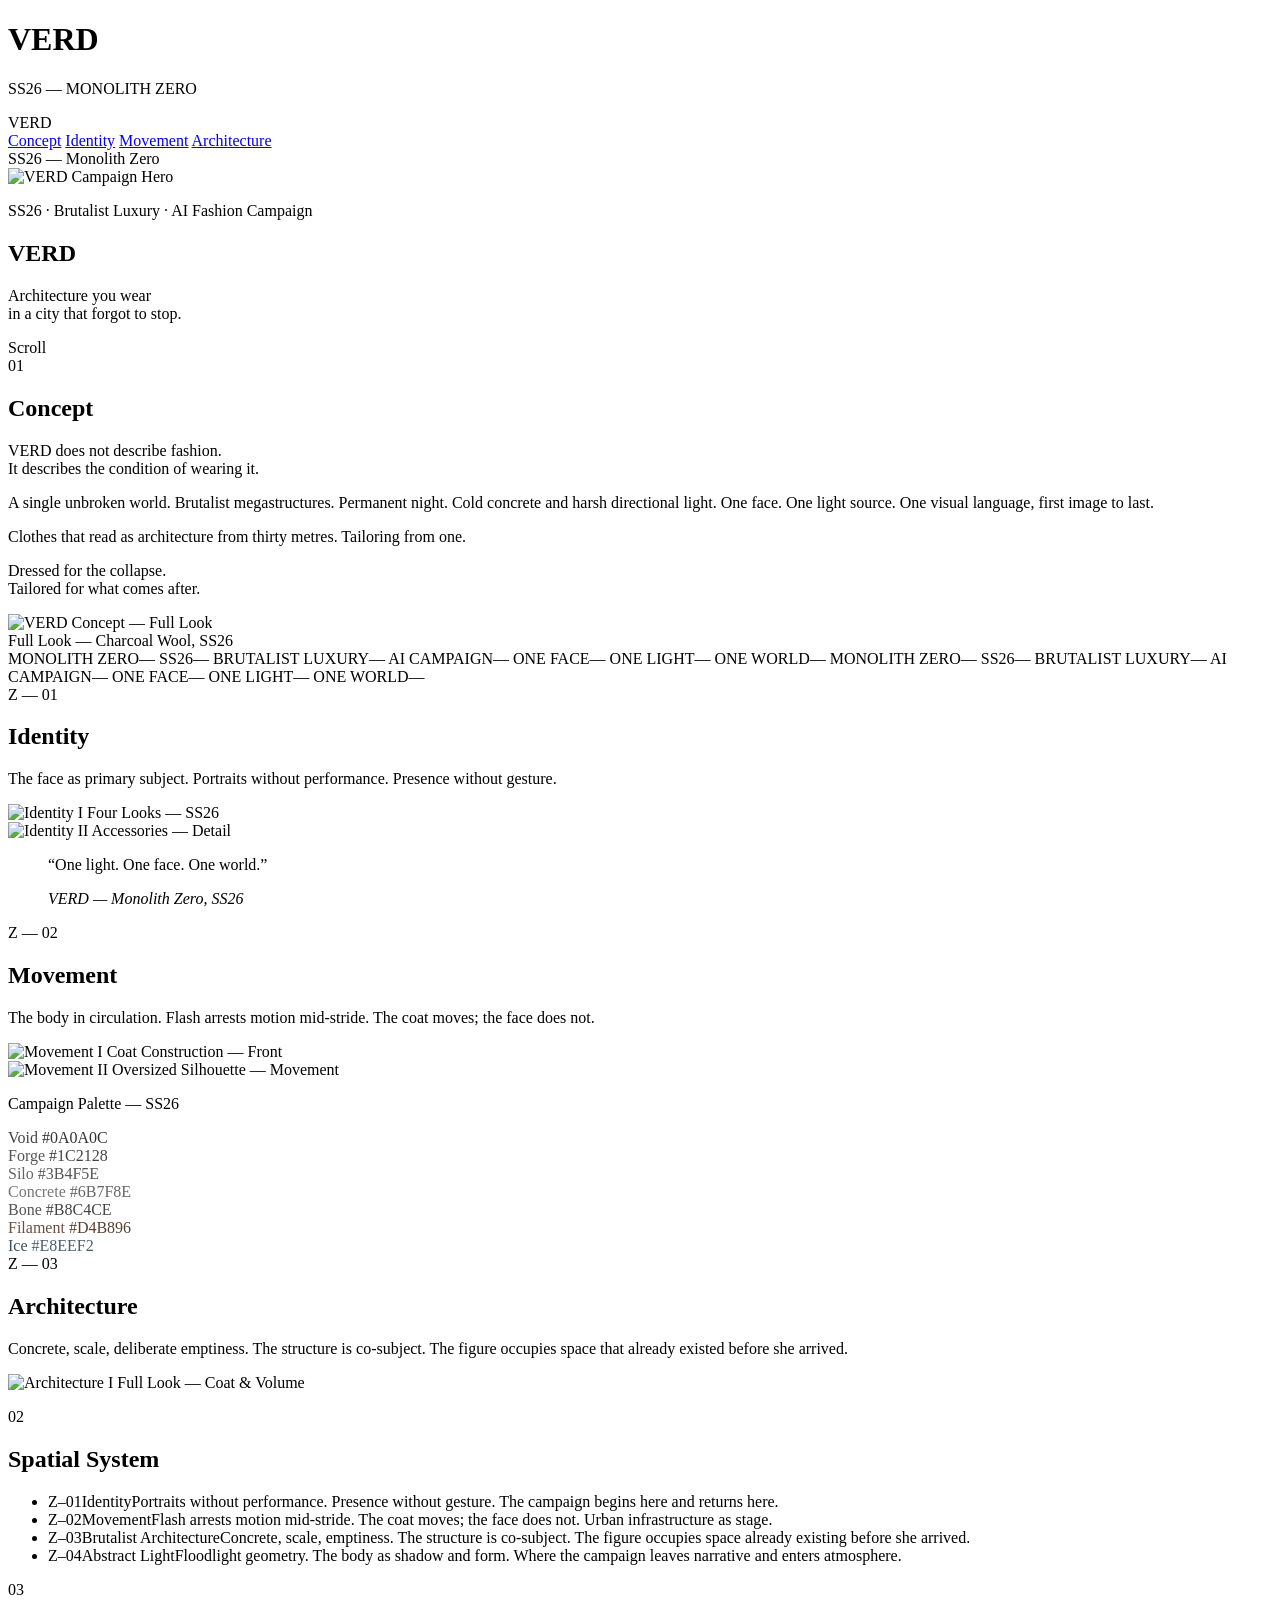
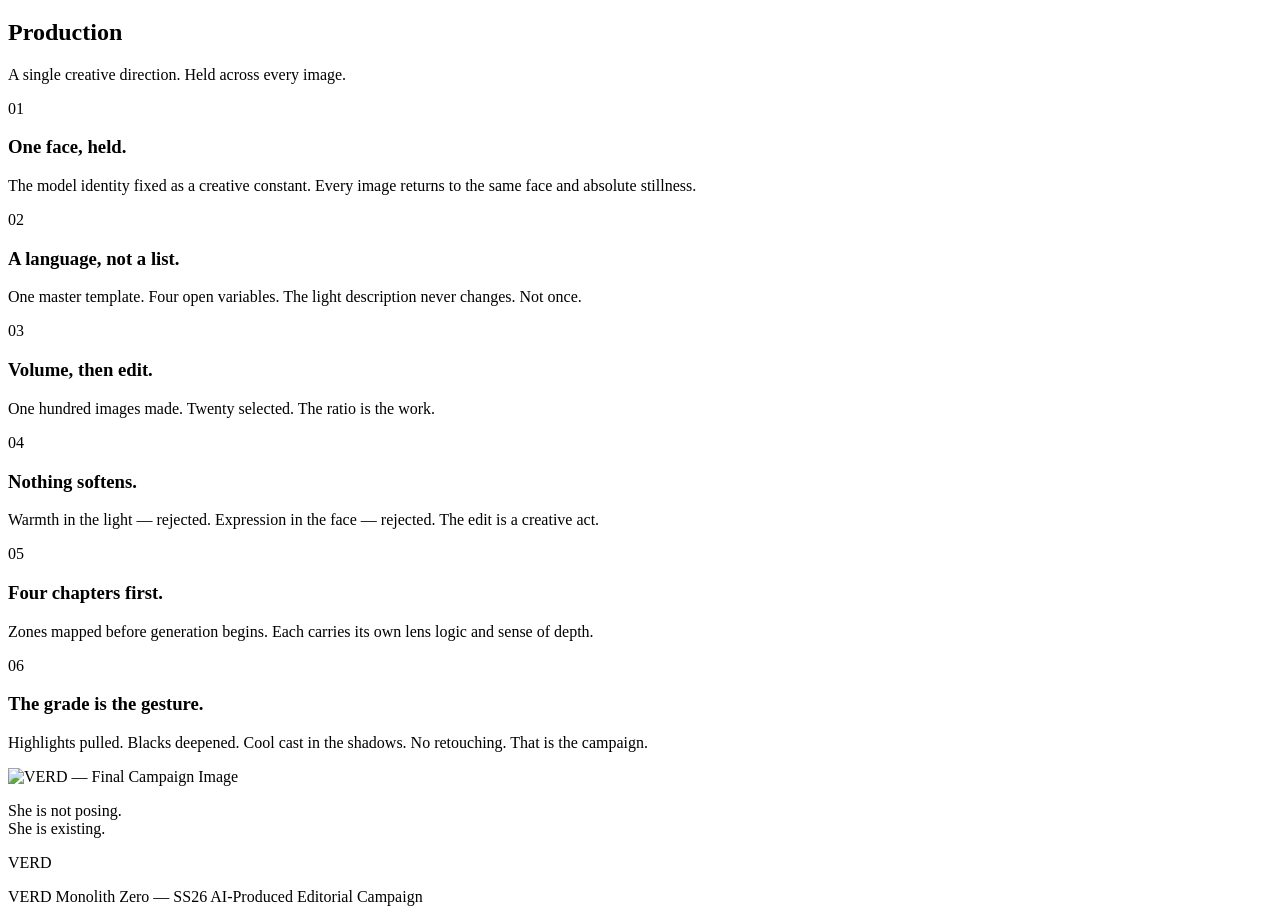
==== commit 2a2fa4dd: "Rename index (7).html to index.html" ====
--- a/index.html
+++ b/index.html
@@ -4,217 +4,233 @@
   <meta charset="UTF-8" />
   <meta name="viewport" content="width=device-width, initial-scale=1.0" />
   <title>VERD — Monolith Zero SS26</title>
-  <meta name="description" content="VERD. Monolith Zero. SS26. Brutalist luxury. A single world, unbroken." />
+  <meta name="description" content="VERD. Monolith Zero. SS26. Brutalist luxury fashion campaign." />
   <link rel="preconnect" href="https://fonts.googleapis.com" />
   <link rel="preconnect" href="https://fonts.gstatic.com" crossorigin />
-  <link href="https://fonts.googleapis.com/css2?family=Playfair+Display:ital,wght@0,700;0,900;1,400&family=DM+Mono:wght@300;400&display=swap" rel="stylesheet" />
+  <link href="https://fonts.googleapis.com/css2?family=Playfair+Display:ital,wght@0,400;0,700;0,900;1,400;1,700&family=DM+Mono:wght@300;400&display=swap" rel="stylesheet" />
   <link rel="stylesheet" href="style.css" />
 </head>
 <body>
 
 <div class="cursor" id="cursor"></div>
-<div class="cursor-follower" id="cursorFollower"></div>
-
-<div class="page-loader" id="loader">
-  <div class="loader-inner">
-    <p class="loader-brand">VERD</p>
-    <p class="loader-status" id="loaderStatus">Generating campaign world</p>
-    <div class="loader-bar"><div class="loader-fill" id="loaderFill"></div></div>
+<div class="cursor-ring" id="cursorRing"></div>
+
+<div class="loader" id="loader">
+  <div class="loader-content">
+    <h1 class="loader-title">VERD</h1>
+    <p class="loader-sub">SS26 — MONOLITH ZERO</p>
+    <div class="loader-line"><div class="loader-progress" id="loaderProgress"></div></div>
   </div>
 </div>
 
 <nav class="nav" id="nav">
   <span class="nav-brand">VERD</span>
-  <span class="nav-season">SS26 &mdash; MONOLITH ZERO</span>
+  <div class="nav-links">
+    <a href="#concept">Concept</a>
+    <a href="#z01">Identity</a>
+    <a href="#z02">Movement</a>
+    <a href="#z03">Architecture</a>
+  </div>
+  <span class="nav-season">SS26 &mdash; Monolith Zero</span>
 </nav>
 
-<!-- HERO -->
 <section class="hero" id="hero">
-  <div class="hero-img parallax-scene" data-speed="0.4">
-    <div class="ai-image-wrap" id="img-hero">
-      <div class="img-generating"><span>Generating</span></div>
-    </div>
+  <div class="hero-bg" id="heroBg">
+    <img id="heroImg" src="" alt="VERD Campaign Hero" />
+    <div class="hero-grain"></div>
   </div>
   <div class="hero-overlay"></div>
-  <div class="hero-content reveal-up">
-    <p class="eyebrow">SS26 &middot; Brutalist Luxury &middot; AI Campaign</p>
-    <h1 class="hero-title" id="heroTitle">VERD</h1>
-    <p class="hero-line">Architecture you wear<br>in a city that forgot to stop.</p>
-  </div>
-  <span class="scroll-hint" aria-hidden="true">&#8595;</span>
-</section>
-
-<!-- CONCEPT -->
-<section class="section concept reveal-section" id="concept">
-  <div class="section-inner">
-    <p class="index-label reveal-up">01</p>
-    <h2 class="section-title reveal-up">Concept</h2>
-    <div class="concept-body">
-      <p class="concept-lead reveal-up">VERD does not describe fashion.<br>It describes the condition of wearing it.</p>
-      <p class="reveal-up">VERD exists inside a single, unbroken world. Brutalist megastructures. Permanent night. Cold concrete surfaces and harsh directional light. One face. One light source. One visual language from the first image to the last.</p>
-      <p class="reveal-up">Clothes that read as architecture from thirty metres. Tailoring from one.</p>
-      <p class="concept-close reveal-up">Dressed for the collapse.<br>Tailored for what comes after.</p>
-    </div>
-  </div>
-</section>
-
-<!-- SPATIAL SYSTEM -->
-<section class="section spatial reveal-section" id="spatial">
-  <div class="section-inner">
-    <p class="index-label reveal-up">02</p>
-    <h2 class="section-title reveal-up">Spatial System</h2>
-    <p class="spatial-intro reveal-up">The campaign unfolds across four zones. Each is a distinct editorial chapter. Together, they form one continuous world.</p>
-    <ul class="zone-list">
-      <li class="zone-row reveal-up">
-        <span class="zone-id">Z&ndash;01</span>
-        <span class="zone-name">Identity</span>
-        <span class="zone-text">The face as the primary subject. Portraits without performance. Presence without gesture.</span>
-      </li>
-      <li class="zone-row reveal-up">
-        <span class="zone-id">Z&ndash;02</span>
-        <span class="zone-name">Movement</span>
-        <span class="zone-text">The body in circulation. Flash arrests motion mid-stride. The coat moves; the face does not.</span>
-      </li>
-      <li class="zone-row reveal-up">
-        <span class="zone-id">Z&ndash;03</span>
-        <span class="zone-name">Brutalist Architecture</span>
-        <span class="zone-text">Static editorial. Concrete, scale, deliberate emptiness. The structure is co-subject.</span>
-      </li>
-      <li class="zone-row reveal-up">
-        <span class="zone-id">Z&ndash;04</span>
-        <span class="zone-name">Abstract Light</span>
-        <span class="zone-text">Experimental image-making. Floodlight geometry. The body as shadow and form simultaneously.</span>
-      </li>
+  <div class="hero-content">
+    <p class="hero-eyebrow reveal">SS26 &middot; Brutalist Luxury &middot; AI Fashion Campaign</p>
+    <h1 class="hero-title reveal" data-delay="200">VERD</h1>
+    <p class="hero-tagline reveal" data-delay="400">Architecture you wear<br>in a city that forgot to stop.</p>
+  </div>
+  <div class="hero-scroll">
+    <span class="scroll-text">Scroll</span>
+    <div class="scroll-line"></div>
+  </div>
+</section>
+
+<section class="concept" id="concept">
+  <div class="concept-number reveal">01</div>
+  <div class="concept-body">
+    <h2 class="concept-heading reveal">Concept</h2>
+    <p class="concept-lead reveal">VERD does not describe fashion.<br>It describes the condition of wearing it.</p>
+    <p class="concept-p reveal">A single unbroken world. Brutalist megastructures. Permanent night. Cold concrete and harsh directional light. One face. One light source. One visual language, first image to last.</p>
+    <p class="concept-p reveal">Clothes that read as architecture from thirty metres. Tailoring from one.</p>
+    <p class="concept-close reveal">Dressed for the collapse.<br>Tailored for what comes after.</p>
+  </div>
+  <div class="concept-image reveal">
+    <img id="conceptImg" src="" alt="VERD Concept — Full Look" />
+    <div class="img-caption">Full Look — Charcoal Wool, SS26</div>
+  </div>
+</section>
+
+<div class="ticker">
+  <div class="ticker-track">
+    <span>MONOLITH ZERO</span><span class="sep">&mdash;</span>
+    <span>SS26</span><span class="sep">&mdash;</span>
+    <span>BRUTALIST LUXURY</span><span class="sep">&mdash;</span>
+    <span>AI CAMPAIGN</span><span class="sep">&mdash;</span>
+    <span>ONE FACE</span><span class="sep">&mdash;</span>
+    <span>ONE LIGHT</span><span class="sep">&mdash;</span>
+    <span>ONE WORLD</span><span class="sep">&mdash;</span>
+    <span>MONOLITH ZERO</span><span class="sep">&mdash;</span>
+    <span>SS26</span><span class="sep">&mdash;</span>
+    <span>BRUTALIST LUXURY</span><span class="sep">&mdash;</span>
+    <span>AI CAMPAIGN</span><span class="sep">&mdash;</span>
+    <span>ONE FACE</span><span class="sep">&mdash;</span>
+    <span>ONE LIGHT</span><span class="sep">&mdash;</span>
+    <span>ONE WORLD</span><span class="sep">&mdash;</span>
+  </div>
+</div>
+
+<section class="zone" id="z01">
+  <div class="zone-meta">
+    <span class="zone-num reveal">Z &mdash; 01</span>
+    <h2 class="zone-title reveal">Identity</h2>
+    <p class="zone-desc reveal">The face as primary subject. Portraits without performance. Presence without gesture.</p>
+  </div>
+  <div class="zone-images zone-images--duo">
+    <div class="zimg zimg--tall img-hover reveal">
+      <img id="z01a" src="" alt="Identity I" />
+      <span class="zimg-label">Four Looks — SS26</span>
+    </div>
+    <div class="zimg zimg--square img-hover reveal" data-delay="120">
+      <img id="z01b" src="" alt="Identity II" />
+      <span class="zimg-label">Accessories — Detail</span>
+    </div>
+  </div>
+</section>
+
+<div class="pull-quote">
+  <blockquote class="reveal">
+    <p>&ldquo;One light. One face. One world.&rdquo;</p>
+    <cite>VERD &mdash; Monolith Zero, SS26</cite>
+  </blockquote>
+</div>
+
+<section class="zone zone--flip" id="z02">
+  <div class="zone-meta zone-meta--right">
+    <span class="zone-num reveal">Z &mdash; 02</span>
+    <h2 class="zone-title reveal">Movement</h2>
+    <p class="zone-desc reveal">The body in circulation. Flash arrests motion mid-stride. The coat moves; the face does not.</p>
+  </div>
+  <div class="zone-images zone-images--featured">
+    <div class="zimg zimg--featured img-hover reveal">
+      <img id="z02a" src="" alt="Movement I" />
+      <span class="zimg-label">Coat Construction — Front</span>
+    </div>
+    <div class="zimg zimg--portrait img-hover reveal" data-delay="150">
+      <img id="z02b" src="" alt="Movement II" />
+      <span class="zimg-label">Oversized Silhouette — Movement</span>
+    </div>
+  </div>
+</section>
+
+<section class="palette">
+  <p class="palette-label reveal">Campaign Palette — SS26</p>
+  <div class="palette-row">
+    <div class="swatch reveal" data-delay="0" style="--sw-bg:#0a0a0c;--sw-text:#3b4f5e">
+      <div class="sw-color" style="background:#0a0a0c"></div>
+      <span class="sw-name" style="color:#444">Void</span>
+      <span class="sw-hex" style="color:#333">#0A0A0C</span>
+    </div>
+    <div class="swatch reveal" data-delay="60" style="--sw-bg:#1c2128;--sw-text:#6b7f8e">
+      <div class="sw-color" style="background:#1c2128"></div>
+      <span class="sw-name" style="color:#555">Forge</span>
+      <span class="sw-hex" style="color:#444">#1C2128</span>
+    </div>
+    <div class="swatch reveal" data-delay="120">
+      <div class="sw-color" style="background:#3b4f5e"></div>
+      <span class="sw-name" style="color:#666">Silo</span>
+      <span class="sw-hex" style="color:#555">#3B4F5E</span>
+    </div>
+    <div class="swatch reveal" data-delay="180">
+      <div class="sw-color" style="background:#6b7f8e"></div>
+      <span class="sw-name" style="color:#777">Concrete</span>
+      <span class="sw-hex" style="color:#666">#6B7F8E</span>
+    </div>
+    <div class="swatch reveal" data-delay="240">
+      <div class="sw-color" style="background:#b8c4ce"></div>
+      <span class="sw-name" style="color:#555">Bone</span>
+      <span class="sw-hex" style="color:#444">#B8C4CE</span>
+    </div>
+    <div class="swatch reveal" data-delay="300">
+      <div class="sw-color" style="background:#d4b896"></div>
+      <span class="sw-name" style="color:#6a5040">Filament</span>
+      <span class="sw-hex" style="color:#5a4030">#D4B896</span>
+    </div>
+    <div class="swatch reveal" data-delay="360">
+      <div class="sw-color" style="background:#e8eef2"></div>
+      <span class="sw-name" style="color:#3b4f5e">Ice</span>
+      <span class="sw-hex" style="color:#4a5f6e">#E8EEF2</span>
+    </div>
+  </div>
+</section>
+
+<section class="zone" id="z03">
+  <div class="zone-meta">
+    <span class="zone-num reveal">Z &mdash; 03</span>
+    <h2 class="zone-title reveal">Architecture</h2>
+    <p class="zone-desc reveal">Concrete, scale, deliberate emptiness. The structure is co-subject. The figure occupies space that already existed before she arrived.</p>
+  </div>
+  <div class="zone-images zone-images--full">
+    <div class="zimg zimg--cinematic img-hover reveal">
+      <img id="z03a" src="" alt="Architecture I" />
+      <span class="zimg-label">Full Look — Coat &amp; Volume</span>
+    </div>
+  </div>
+</section>
+
+<section class="spatial" id="spatial">
+  <div class="spatial-inner">
+    <p class="s-idx reveal">02</p>
+    <h2 class="s-title reveal">Spatial System</h2>
+    <ul class="s-list">
+      <li class="s-item reveal"><span class="si-id">Z–01</span><span class="si-name">Identity</span><span class="si-text">Portraits without performance. Presence without gesture. The campaign begins here and returns here.</span></li>
+      <li class="s-item reveal"><span class="si-id">Z–02</span><span class="si-name">Movement</span><span class="si-text">Flash arrests motion mid-stride. The coat moves; the face does not. Urban infrastructure as stage.</span></li>
+      <li class="s-item reveal"><span class="si-id">Z–03</span><span class="si-name">Brutalist Architecture</span><span class="si-text">Concrete, scale, emptiness. The structure is co-subject. The figure occupies space already existing before she arrived.</span></li>
+      <li class="s-item reveal"><span class="si-id">Z–04</span><span class="si-name">Abstract Light</span><span class="si-text">Floodlight geometry. The body as shadow and form. Where the campaign leaves narrative and enters atmosphere.</span></li>
     </ul>
   </div>
 </section>
 
-<!-- ZONE 01 -->
-<section class="zone-chapter reveal-section" id="z01">
-  <header class="zone-hd reveal-up">
-    <p class="zone-chapter-id">Z &mdash; 01</p>
-    <h2 class="zone-chapter-title">Identity</h2>
-  </header>
-  <div class="img-full hover-zoom">
-    <div class="ai-image-wrap" id="img-z01-a"><div class="img-generating"><span>Generating</span></div></div>
-  </div>
-  <div class="grid-two">
-    <div class="img-half hover-zoom">
-      <div class="ai-image-wrap" id="img-z01-b"><div class="img-generating"><span>Generating</span></div></div>
-    </div>
-    <div class="img-half hover-zoom">
-      <div class="ai-image-wrap" id="img-z01-c"><div class="img-generating"><span>Generating</span></div></div>
-    </div>
-  </div>
-</section>
-
-<!-- ZONE 02 -->
-<section class="zone-chapter zone-chapter--flip reveal-section" id="z02">
-  <header class="zone-hd zone-hd--right reveal-up">
-    <p class="zone-chapter-id">Z &mdash; 02</p>
-    <h2 class="zone-chapter-title">Movement</h2>
-  </header>
-  <div class="img-wide hover-zoom">
-    <div class="ai-image-wrap" id="img-z02-a"><div class="img-generating"><span>Generating</span></div></div>
-  </div>
-  <div class="grid-three">
-    <div class="img-third hover-zoom">
-      <div class="ai-image-wrap" id="img-z02-b"><div class="img-generating"><span>Generating</span></div></div>
-    </div>
-    <div class="img-third hover-zoom">
-      <div class="ai-image-wrap" id="img-z02-c"><div class="img-generating"><span>Generating</span></div></div>
-    </div>
-    <div class="img-third hover-zoom">
-      <div class="ai-image-wrap" id="img-z02-d"><div class="img-generating"><span>Generating</span></div></div>
-    </div>
-  </div>
-</section>
-
-<!-- PULL QUOTE -->
-<section class="pull-quote reveal-section">
-  <blockquote>
-    <p class="quote-text reveal-up">One light.<br>One face.<br>One world.</p>
-    <cite class="quote-credit reveal-up">VERD &mdash; Monolith Zero, SS26</cite>
-  </blockquote>
-</section>
-
-<!-- ZONE 03 -->
-<section class="zone-chapter reveal-section" id="z03">
-  <header class="zone-hd reveal-up">
-    <p class="zone-chapter-id">Z &mdash; 03</p>
-    <h2 class="zone-chapter-title">Brutalist<br>Architecture</h2>
-  </header>
-  <div class="grid-asym">
-    <div class="img-asym-main hover-zoom">
-      <div class="ai-image-wrap" id="img-z03-a"><div class="img-generating"><span>Generating</span></div></div>
-    </div>
-    <div class="grid-asym-stack">
-      <div class="img-asym-half hover-zoom">
-        <div class="ai-image-wrap" id="img-z03-b"><div class="img-generating"><span>Generating</span></div></div>
-      </div>
-      <div class="img-asym-half hover-zoom">
-        <div class="ai-image-wrap" id="img-z03-c"><div class="img-generating"><span>Generating</span></div></div>
-      </div>
-    </div>
-  </div>
-  <div class="img-panoramic hover-zoom">
-    <div class="ai-image-wrap" id="img-z03-d"><div class="img-generating"><span>Generating</span></div></div>
-  </div>
-</section>
-
-<!-- ZONE 04 -->
-<section class="zone-chapter zone-chapter--flip reveal-section" id="z04">
-  <header class="zone-hd zone-hd--right reveal-up">
-    <p class="zone-chapter-id">Z &mdash; 04</p>
-    <h2 class="zone-chapter-title">Abstract<br>Light</h2>
-  </header>
-  <div class="img-full hover-zoom">
-    <div class="ai-image-wrap" id="img-z04-a"><div class="img-generating"><span>Generating</span></div></div>
-  </div>
-  <div class="grid-unequal">
-    <div class="img-unequal-lg hover-zoom">
-      <div class="ai-image-wrap" id="img-z04-b"><div class="img-generating"><span>Generating</span></div></div>
-    </div>
-    <div class="img-unequal-sm hover-zoom">
-      <div class="ai-image-wrap" id="img-z04-c"><div class="img-generating"><span>Generating</span></div></div>
-    </div>
-  </div>
-</section>
-
-<!-- WORKFLOW -->
-<section class="section workflow reveal-section" id="workflow">
-  <div class="section-inner">
-    <p class="index-label reveal-up">03</p>
-    <h2 class="section-title reveal-up">Production</h2>
-    <p class="workflow-intro reveal-up">A single creative direction. Held across every image.</p>
-    <ul class="wf-list">
-      <li class="wf-item reveal-up"><span class="wf-dash">&mdash;</span><span class="wf-body"><strong>One face, held.</strong> The model identity fixed as a creative constant. Every image returns to the same face, the same bearing, the same absolute stillness.</span></li>
-      <li class="wf-item reveal-up"><span class="wf-dash">&mdash;</span><span class="wf-body"><strong>A language, not a list.</strong> One master image template. Four open variables. The light description never changes. Not once.</span></li>
-      <li class="wf-item reveal-up"><span class="wf-dash">&mdash;</span><span class="wf-body"><strong>Four chapters, before the first image.</strong> Zones mapped before generation begins. Each carries its own lens logic and depth.</span></li>
-      <li class="wf-item reveal-up"><span class="wf-dash">&mdash;</span><span class="wf-body"><strong>Volume, then edit.</strong> One hundred images made. Twenty selected. The ratio is the work.</span></li>
-      <li class="wf-item reveal-up"><span class="wf-dash">&mdash;</span><span class="wf-body"><strong>Nothing passes that softens.</strong> Warmth in the light &mdash; rejected. Expression in the face &mdash; rejected. The edit is a creative act.</span></li>
-      <li class="wf-item reveal-up"><span class="wf-dash">&mdash;</span><span class="wf-body"><strong>The grade is the final gesture.</strong> Highlights pulled back. Blacks deepened. A cool, quiet cast in the shadows. That is the campaign.</span></li>
-    </ul>
-  </div>
-</section>
-
-<!-- CLOSING -->
-<section class="closing reveal-section" id="closing">
-  <div class="closing-scene hover-zoom">
-    <div class="ai-image-wrap" id="img-closing"><div class="img-generating"><span>Generating</span></div></div>
-  </div>
-  <div class="closing-body">
-    <p class="closing-line reveal-up">She is not posing.<br>She is existing.</p>
-    <p class="closing-mark">VERD</p>
+<section class="production">
+  <div class="production-inner">
+    <p class="s-idx reveal">03</p>
+    <h2 class="s-title reveal">Production</h2>
+    <p class="prod-intro reveal">A single creative direction. Held across every image.</p>
+    <div class="prod-grid">
+      <div class="prod-card reveal" data-delay="0"><span class="pc-num">01</span><h3>One face, held.</h3><p>The model identity fixed as a creative constant. Every image returns to the same face and absolute stillness.</p></div>
+      <div class="prod-card reveal" data-delay="80"><span class="pc-num">02</span><h3>A language, not a list.</h3><p>One master template. Four open variables. The light description never changes. Not once.</p></div>
+      <div class="prod-card reveal" data-delay="160"><span class="pc-num">03</span><h3>Volume, then edit.</h3><p>One hundred images made. Twenty selected. The ratio is the work.</p></div>
+      <div class="prod-card reveal" data-delay="240"><span class="pc-num">04</span><h3>Nothing softens.</h3><p>Warmth in the light — rejected. Expression in the face — rejected. The edit is a creative act.</p></div>
+      <div class="prod-card reveal" data-delay="320"><span class="pc-num">05</span><h3>Four chapters first.</h3><p>Zones mapped before generation begins. Each carries its own lens logic and sense of depth.</p></div>
+      <div class="prod-card reveal" data-delay="400"><span class="pc-num">06</span><h3>The grade is the gesture.</h3><p>Highlights pulled. Blacks deepened. Cool cast in the shadows. No retouching. That is the campaign.</p></div>
+    </div>
+  </div>
+</section>
+
+<section class="closing" id="closing">
+  <div class="closing-img img-hover">
+    <img id="closingImg" src="" alt="VERD — Final Campaign Image" />
+    <div class="closing-grain"></div>
+  </div>
+  <div class="closing-overlay"></div>
+  <div class="closing-text">
+    <p class="closing-line reveal">She is not posing.<br>She is existing.</p>
+    <p class="closing-mark reveal" data-delay="200">VERD</p>
   </div>
 </section>
 
 <footer class="footer">
-  <span class="footer-brand">VERD</span>
-  <span class="footer-center">Monolith Zero &mdash; SS26</span>
-  <span class="footer-note">AI-Produced Editorial Campaign</span>
+  <span class="f-brand">VERD</span>
+  <span class="f-mid">Monolith Zero &mdash; SS26</span>
+  <span class="f-right">AI-Produced Editorial Campaign</span>
 </footer>
 
+<script src="images.js"></script>
 <script src="main.js"></script>
 </body>
 </html>
